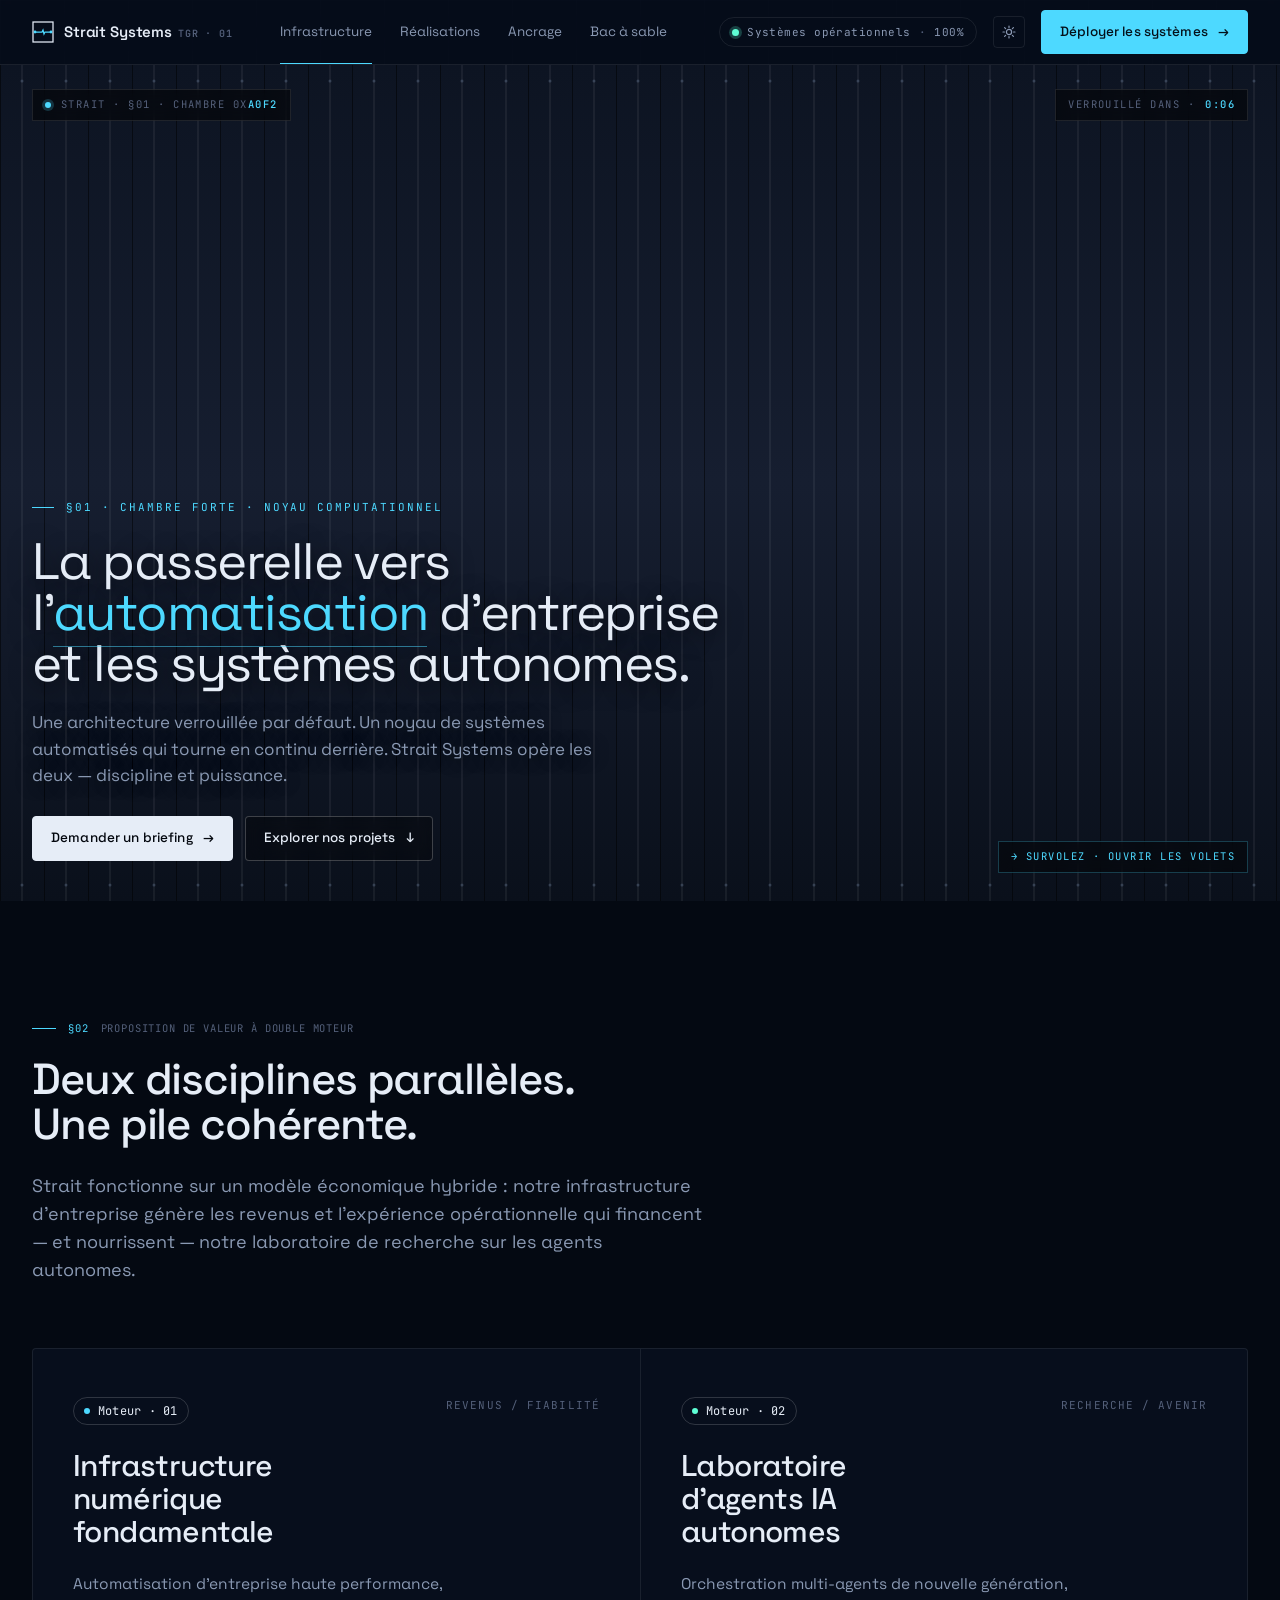
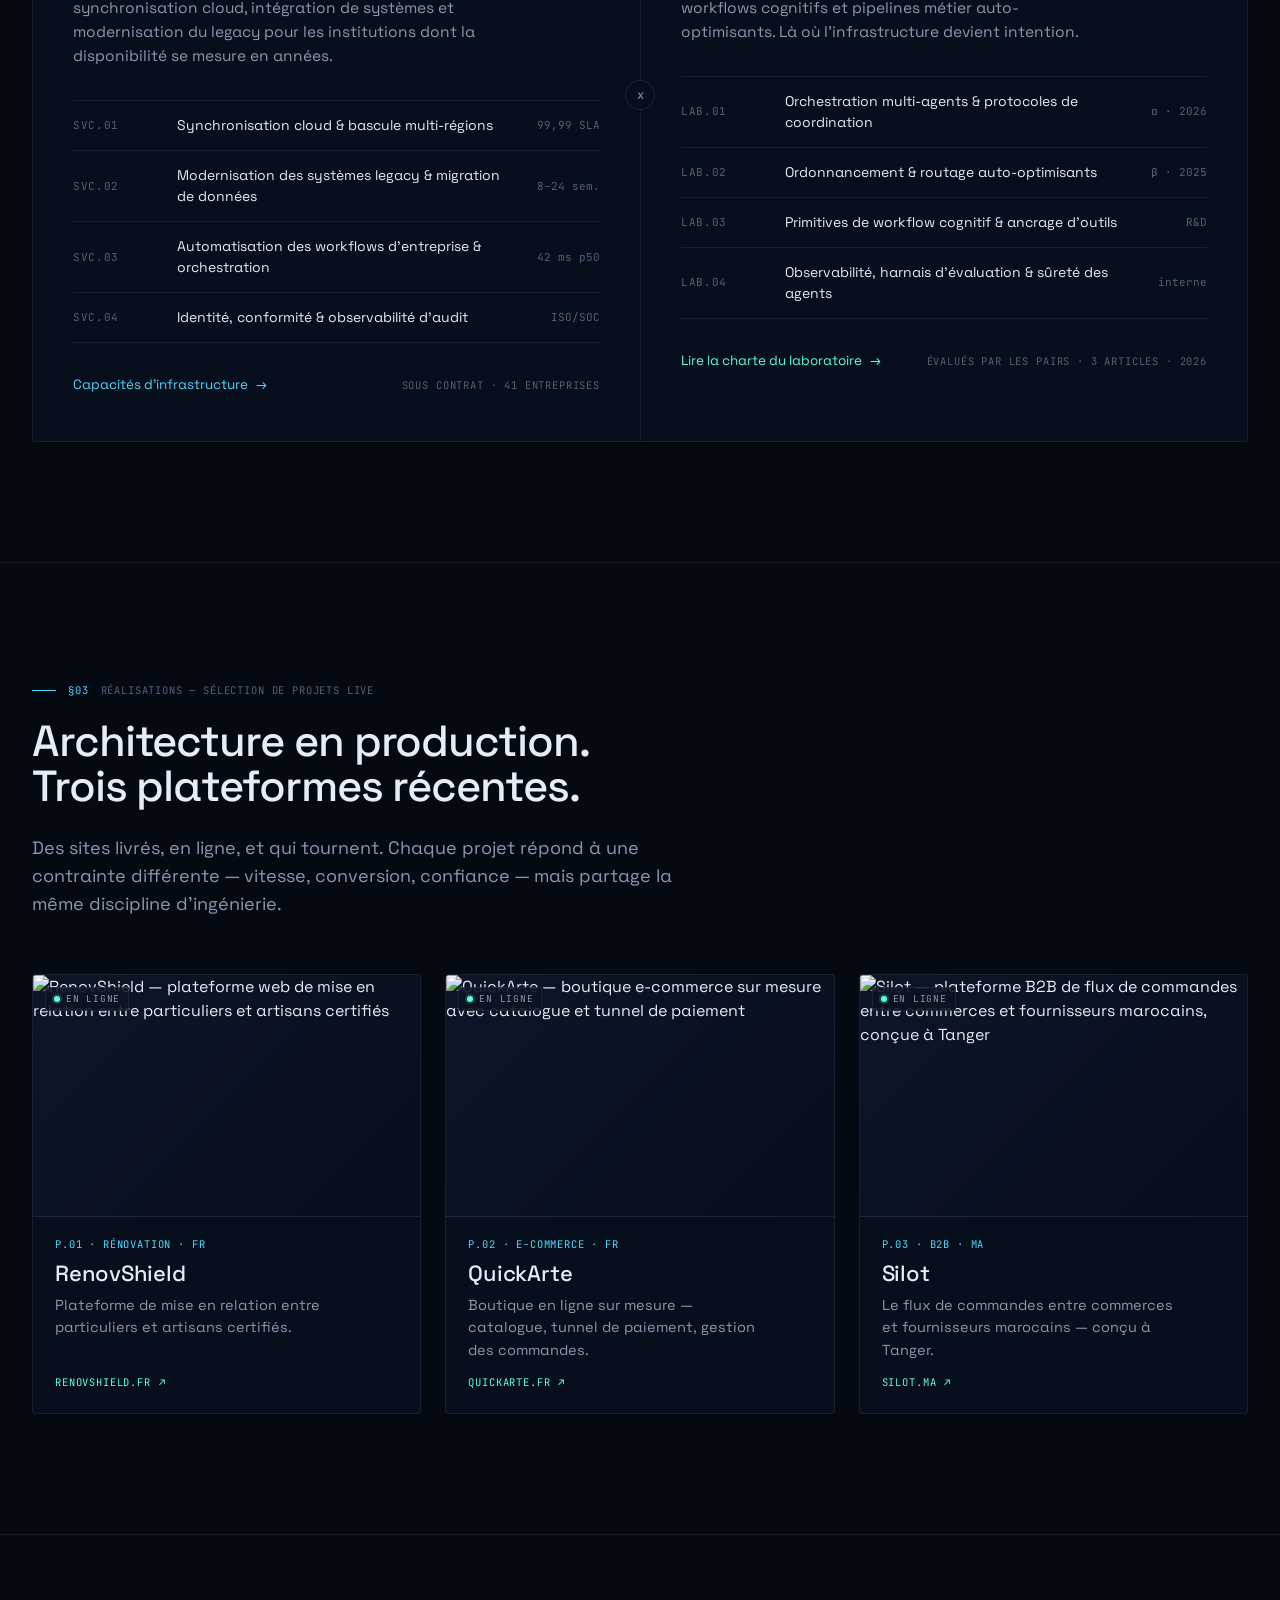
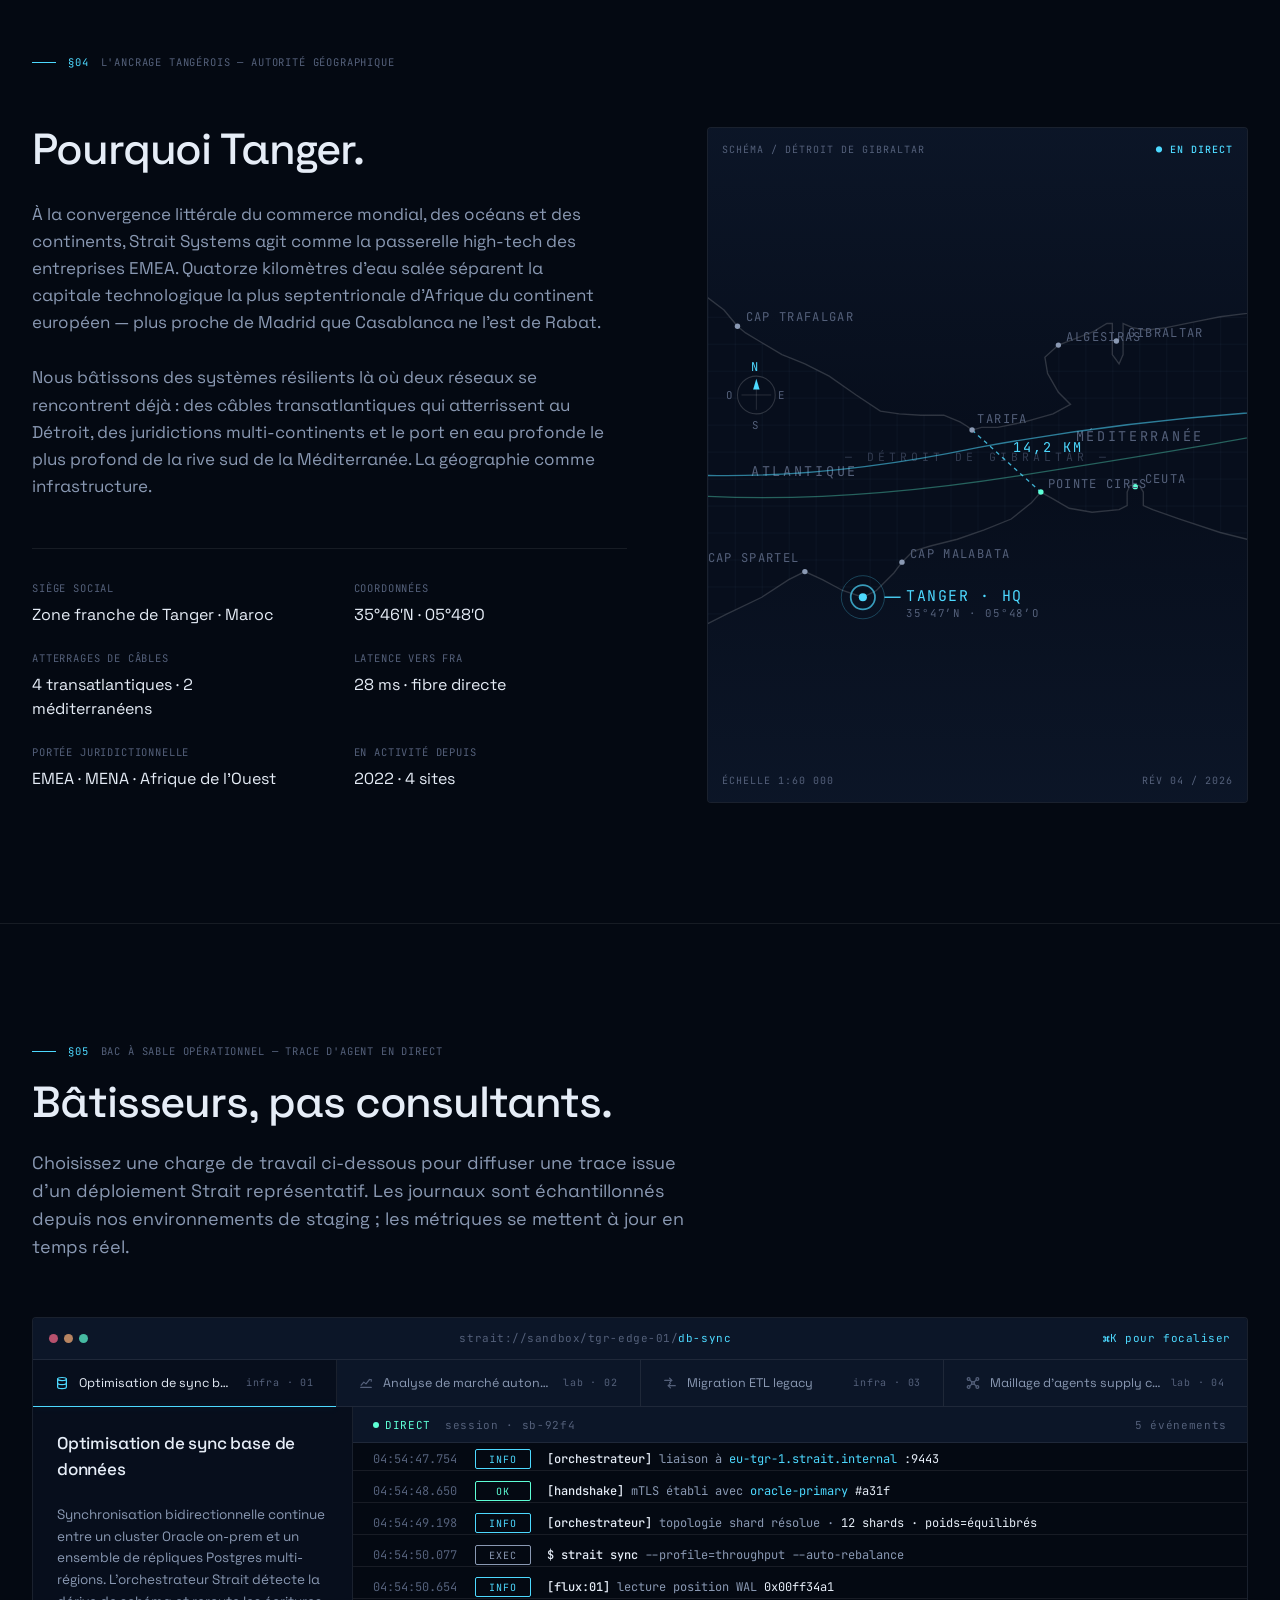
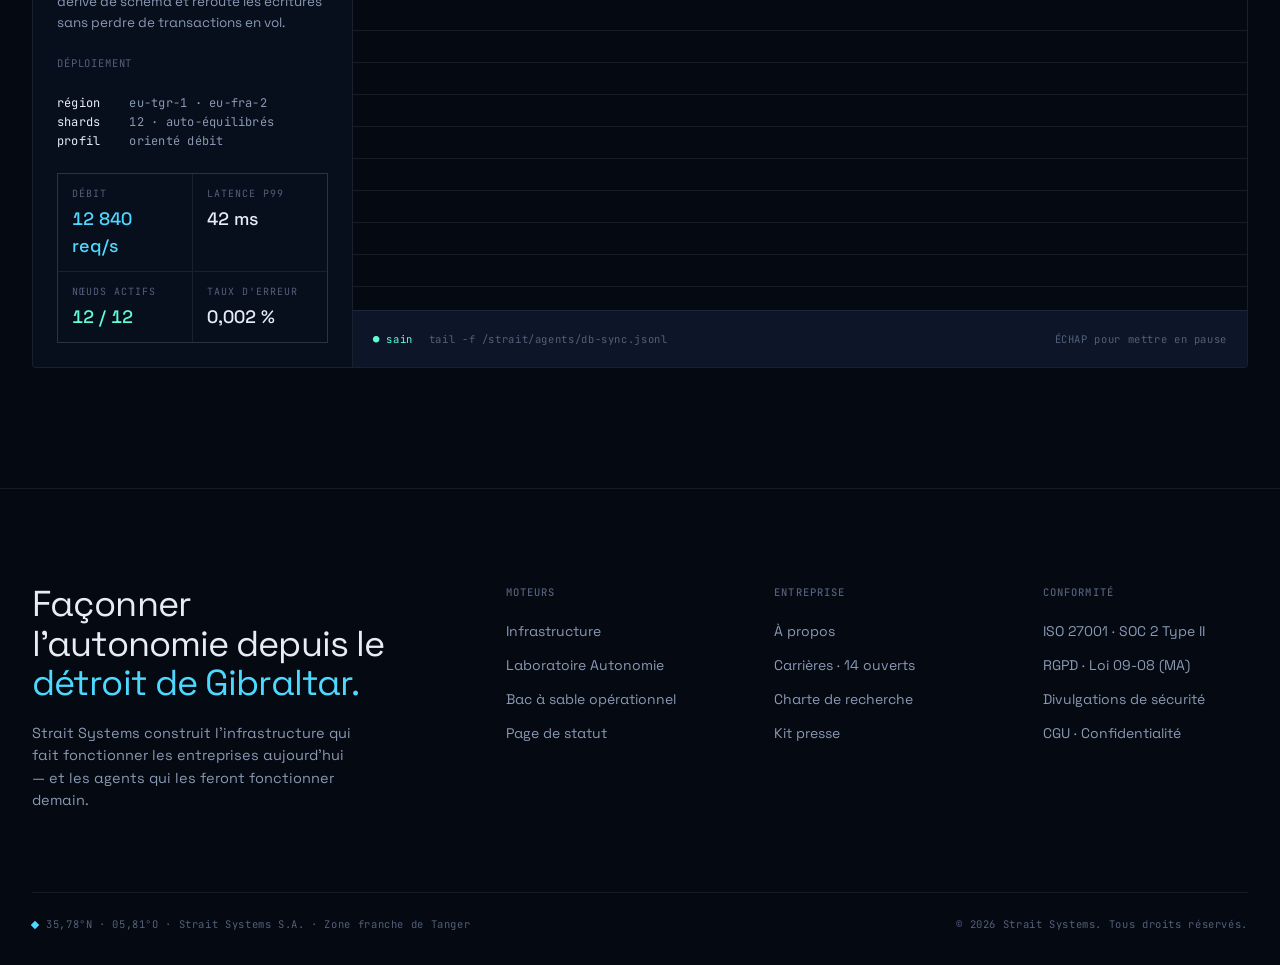
==== index.html @ 1b204489 "SEO fine-tune: fix JSON-LD facts, restore noyau metaphor in hero - Drop unverifiable foundingDate fr" ====
<!DOCTYPE html>
<html lang="fr" data-theme="dark">
<head>
  <meta charset="UTF-8" />
  <meta name="viewport" content="width=device-width, initial-scale=1, viewport-fit=cover" />

  <!-- ── SEO · primary ── -->
  <title>Automatisation d'entreprise & agents IA | Strait Systems</title>
  <meta name="description" content="Strait Systems conçoit l'automatisation des workflows d'entreprise et déploie des agents IA autonomes depuis la Zone Franche de Tanger, au Maroc, pour l'EMEA." />
  <link rel="canonical" href="https://straitsystems.com/" />
  <meta name="robots" content="index, follow" />

  <!-- ── Open Graph ── -->
  <meta property="og:type" content="website" />
  <meta property="og:url" content="https://straitsystems.com/" />
  <meta property="og:title" content="Automatisation d'entreprise & agents IA | Strait Systems" />
  <meta property="og:description" content="Automatisation des workflows d'entreprise et agents IA autonomes, conçus à Tanger, au Maroc, pour l'EMEA." />
  <meta property="og:site_name" content="Strait Systems" />
  <meta property="og:locale" content="fr_FR" />
  <meta property="og:image" content="https://straitsystems.com/og-image.png" />
  <meta property="og:image:width" content="1200" />
  <meta property="og:image:height" content="630" />
  <meta property="og:image:alt" content="Strait Systems — automatisation d'entreprise et agents IA autonomes, Tanger" />

  <!-- ── Twitter ── -->
  <meta name="twitter:card" content="summary_large_image" />
  <meta name="twitter:url" content="https://straitsystems.com/" />
  <meta name="twitter:title" content="Automatisation d'entreprise & agents IA | Strait Systems" />
  <meta name="twitter:description" content="Automatisation des workflows d'entreprise et agents IA autonomes, conçus à Tanger, au Maroc, pour l'EMEA." />
  <meta name="twitter:image" content="https://straitsystems.com/og-image.png" />
  <meta name="twitter:image:alt" content="Strait Systems — automatisation d'entreprise et agents IA autonomes, Tanger" />

  <link rel="preconnect" href="https://fonts.googleapis.com" />
  <link rel="preconnect" href="https://fonts.gstatic.com" crossorigin />
  <link href="https://fonts.googleapis.com/css2?family=Space+Grotesk:wght@400;500;600&family=JetBrains+Mono:wght@400;500&display=swap" rel="stylesheet" />
  <link rel="icon" type="image/svg+xml" href="/favicon.svg" />
  <link rel="shortcut icon" href="/favicon.svg" />
  <link rel="stylesheet" href="styles.css" />

  <!-- ── Structured data ── -->
  <script type="application/ld+json">
  {
    "@context": "https://schema.org",
    "@graph": [
      {
        "@type": "ProfessionalService",
        "@id": "https://straitsystems.com/#organization",
        "name": "Strait Systems",
        "url": "https://straitsystems.com/",
        "logo": "https://straitsystems.com/favicon.svg",
        "image": "https://straitsystems.com/og-image.png",
        "description": "Strait Systems conçoit l'automatisation des workflows d'entreprise et déploie des agents IA autonomes depuis la Zone Franche de Tanger, au Maroc.",
        "address": {
          "@type": "PostalAddress",
          "streetAddress": "Zone Franche de Tanger",
          "addressLocality": "Tanger",
          "addressCountry": "MA"
        },
        "geo": {
          "@type": "GeoCoordinates",
          "latitude": 35.72,
          "longitude": -5.90
        },
        "areaServed": ["MA", "EMEA", "MENA"]
      },
      {
        "@type": "WebSite",
        "@id": "https://straitsystems.com/#website",
        "name": "Strait Systems",
        "url": "https://straitsystems.com/",
        "publisher": { "@id": "https://straitsystems.com/#organization" }
      }
    ]
  }
  </script>
</head>
<body>
  <div class="backdrop-grid"></div>

  <div class="page">

    <!-- ═══════════════════════════════ NAV ═══════════════════════════════ -->
    <nav class="nav">
      <div class="container nav-inner">
        <a href="#" class="brand">
          <span class="brand-mark">
            <svg viewBox="0 0 22 22" fill="none" xmlns="http://www.w3.org/2000/svg" aria-hidden="true">
              <rect x="1" y="1" width="20" height="20" stroke="currentColor" stroke-width="1.25" />
              <path d="M3 11 H10 L11 9 L12 13 L13 11 H19" stroke="var(--accent)" stroke-width="1.25" fill="none" />
              <circle cx="3" cy="11" r="1.4" fill="var(--accent)" />
              <circle cx="19" cy="11" r="1.4" fill="var(--accent)" />
            </svg>
          </span>
          <span class="brand-name">
            Strait Systems
            <small>TGR · 01</small>
          </span>
        </a>

        <div class="nav-links">
          <a href="#infrastructure" class="nav-link active">Infrastructure</a>
          <a href="#projets" class="nav-link">Réalisations</a>
          <a href="#ancrage" class="nav-link">Ancrage</a>
          <a href="#sandbox" class="nav-link">Bac à sable</a>
        </div>

        <div class="nav-right">
          <span class="status-pill" title="État des systèmes">
            <span class="status-dot"></span>
            Systèmes opérationnels <span style="color:var(--fg-faint)">·</span> 100%
          </span>
          <button class="theme-toggle" id="themeToggle" aria-label="Basculer le thème">
            <svg class="sun" width="14" height="14" viewBox="0 0 14 14" fill="none">
              <circle cx="7" cy="7" r="2.6" stroke="currentColor" stroke-width="1.2" />
              <path d="M7 1v1.4M7 11.6V13M1 7h1.4M11.6 7H13M2.6 2.6l1 1M10.4 10.4l1 1M2.6 11.4l1-1M10.4 3.6l1-1" stroke="currentColor" stroke-width="1.2" stroke-linecap="round" />
            </svg>
            <svg class="moon" width="14" height="14" viewBox="0 0 14 14" fill="none">
              <path d="M11.5 8.4A4.7 4.7 0 0 1 5.6 2.5a4.8 4.8 0 1 0 5.9 5.9z" stroke="currentColor" stroke-width="1.2" fill="none" stroke-linejoin="round" />
            </svg>
          </button>
          <button class="btn btn-accent" data-channel-open="deploy">
            Déployer les systèmes
            <span class="arrow">→</span>
          </button>
        </div>
      </div>
    </nav>

    <!-- ═══════════════════════════════ HERO · E4 VOLETS BLINDÉS ═══════════════════════════════ -->
    <section class="hero-e4" id="hero">
      <canvas id="under"></canvas>
      <canvas id="veil"></canvas>

      <div class="hud hud-tl">
        <span class="dot"></span>
        <span>STRAIT · §01 · CHAMBRE 0x<b id="layerId">A0F2</b></span>
      </div>
      <div class="hud hud-tr">
        <span>VERROUILLÉ DANS ·</span>
        <b id="resetTimer">0:09</b>
      </div>
      <div class="hud hud-br">→ SURVOLEZ · OUVRIR LES VOLETS</div>

      <div class="hero-e4-text">
        <div class="hero-e4-inner">
          <div class="hero-e4-kicker">§01 · Chambre forte · noyau computationnel</div>
          <h1 class="hero-e4-title">
            La passerelle vers<br/>
            l'<em>automatisation</em> d'entreprise<br/>
            et les systèmes autonomes.
          </h1>
          <p class="hero-e4-sub">
            Une architecture verrouillée par défaut. Un noyau de systèmes
            automatisés qui tourne en continu derrière. Strait Systems opère
            les deux — discipline et puissance.
          </p>
          <div class="hero-e4-actions">
            <button class="btn btn-primary" data-channel-open="briefing">
              Demander un briefing
              <span class="arrow">→</span>
            </button>
            <a class="btn btn-ghost" href="#projets">
              Explorer nos projets
              <span class="arrow">↓</span>
            </a>
          </div>
        </div>
      </div>
    </section>

    <!-- ═══════════════════════════════ DUAL ENGINE ═══════════════════════════════ -->
    <section class="section" id="infrastructure">
      <div class="container">
        <div class="section-eyebrow mono-xs">
          <span class="index">§02</span>
          <span>Proposition de valeur à double moteur</span>
        </div>
        <h2 class="section-title">
          Deux disciplines parallèles.<br/>Une pile cohérente.
        </h2>
        <p class="section-lede">
          Strait fonctionne sur un modèle économique hybride : notre infrastructure
          d'entreprise génère les revenus et l'expérience opérationnelle qui financent
          — et nourrissent — notre laboratoire de recherche sur les agents autonomes.
        </p>

        <div class="dual">
          <!-- ── Engine 01 ── -->
          <article class="engine infra">
            <header class="engine-head">
              <span class="engine-tag mono">
                <span class="dot"></span>
                Moteur · 01
              </span>
              <span class="engine-num">REVENUS / FIABILITÉ</span>
            </header>
            <h3>Infrastructure<br/>numérique fondamentale</h3>
            <p class="engine-desc">
              Automatisation d'entreprise haute performance, synchronisation cloud,
              intégration de systèmes et modernisation du legacy pour les institutions
              dont la disponibilité se mesure en années.
            </p>

            <ul class="engine-list">
              <li>
                <span class="code">SVC.01</span>
                <span>Synchronisation cloud &amp; bascule multi-régions</span>
                <span class="meta">99,99 SLA</span>
              </li>
              <li>
                <span class="code">SVC.02</span>
                <span>Modernisation des systèmes legacy &amp; migration de données</span>
                <span class="meta">8–24 sem.</span>
              </li>
              <li>
                <span class="code">SVC.03</span>
                <span>Automatisation des workflows d'entreprise &amp; orchestration</span>
                <span class="meta">42 ms p50</span>
              </li>
              <li>
                <span class="code">SVC.04</span>
                <span>Identité, conformité &amp; observabilité d'audit</span>
                <span class="meta">ISO/SOC</span>
              </li>
            </ul>

            <footer class="engine-foot">
              <a href="#" class="engine-link">Capacités d'infrastructure <span>→</span></a>
              <span class="mono-xs">sous contrat · 41 entreprises</span>
            </footer>
          </article>

          <!-- ── Engine 02 ── -->
          <article class="engine research" id="autonomy">
            <header class="engine-head">
              <span class="engine-tag mono">
                <span class="dot"></span>
                Moteur · 02
              </span>
              <span class="engine-num">RECHERCHE / AVENIR</span>
            </header>
            <h3>Laboratoire<br/>d'agents IA autonomes</h3>
            <p class="engine-desc">
              Orchestration multi-agents de nouvelle génération, workflows cognitifs
              et pipelines métier auto-optimisants. Là où l'infrastructure devient
              intention.
            </p>

            <ul class="engine-list">
              <li>
                <span class="code">LAB.01</span>
                <span>Orchestration multi-agents &amp; protocoles de coordination</span>
                <span class="meta">α · 2026</span>
              </li>
              <li>
                <span class="code">LAB.02</span>
                <span>Ordonnancement &amp; routage auto-optimisants</span>
                <span class="meta">β · 2025</span>
              </li>
              <li>
                <span class="code">LAB.03</span>
                <span>Primitives de workflow cognitif &amp; ancrage d'outils</span>
                <span class="meta">R&amp;D</span>
              </li>
              <li>
                <span class="code">LAB.04</span>
                <span>Observabilité, harnais d'évaluation &amp; sûreté des agents</span>
                <span class="meta">interne</span>
              </li>
            </ul>

            <footer class="engine-foot">
              <a href="#" class="engine-link">Lire la charte du laboratoire <span>→</span></a>
              <span class="mono-xs">évalués par les pairs · 3 articles · 2026</span>
            </footer>
          </article>
        </div>
      </div>
    </section>

    <!-- ═══════════════════════════════ RÉALISATIONS ═══════════════════════════════ -->
    <section class="section" id="projets">
      <div class="container">
        <div class="section-eyebrow mono-xs">
          <span class="index">§03</span>
          <span>Réalisations — sélection de projets live</span>
        </div>
        <h2 class="section-title">
          Architecture en production.<br/>Trois plateformes récentes.
        </h2>
        <p class="section-lede">
          Des sites livrés, en ligne, et qui tournent. Chaque projet répond
          à une contrainte différente — vitesse, conversion, confiance —
          mais partage la même discipline d'ingénierie.
        </p>

        <div class="projects">
          <a class="project" href="https://renovshield.fr" target="_blank" rel="noopener noreferrer">
            <div class="project-shot">
              <img
                src="https://image.thum.io/get/viewportWidth/1440/width/1280/crop/800/wait/4/noanimate/https://renovshield.fr"
                alt="RenovShield — plateforme web de mise en relation entre particuliers et artisans certifiés"
                loading="lazy" />
              <span class="project-shot-tag mono-xs"><i></i>en ligne</span>
            </div>
            <div class="project-meta">
              <span class="project-tag mono-xs">P.01 · rénovation · FR</span>
              <h3>RenovShield</h3>
              <p>Plateforme de mise en relation entre particuliers et artisans certifiés.</p>
              <div class="project-link mono-xs">
                renovshield.fr <span class="arrow">↗</span>
              </div>
            </div>
          </a>

          <a class="project" href="https://quickarte.fr" target="_blank" rel="noopener noreferrer">
            <div class="project-shot">
              <img
                src="https://image.thum.io/get/viewportWidth/1440/width/1280/crop/800/wait/4/noanimate/https://quickarte.fr"
                alt="QuickArte — boutique e-commerce sur mesure avec catalogue et tunnel de paiement"
                loading="lazy" />
              <span class="project-shot-tag mono-xs"><i></i>en ligne</span>
            </div>
            <div class="project-meta">
              <span class="project-tag mono-xs">P.02 · e-commerce · FR</span>
              <h3>QuickArte</h3>
              <p>Boutique en ligne sur mesure — catalogue, tunnel de paiement, gestion des commandes.</p>
              <div class="project-link mono-xs">
                quickarte.fr <span class="arrow">↗</span>
              </div>
            </div>
          </a>

          <a class="project" href="https://silot.ma" target="_blank" rel="noopener noreferrer">
            <div class="project-shot">
              <img
                src="https://image.thum.io/get/viewportWidth/1440/width/1280/crop/800/wait/4/noanimate/https://silot.ma"
                alt="Silot — plateforme B2B de flux de commandes entre commerces et fournisseurs marocains, conçue à Tanger"
                loading="lazy" />
              <span class="project-shot-tag mono-xs"><i></i>en ligne</span>
            </div>
            <div class="project-meta">
              <span class="project-tag mono-xs">P.03 · B2B · MA</span>
              <h3>Silot</h3>
              <p>Le flux de commandes entre commerces et fournisseurs marocains — conçu à Tanger.</p>
              <div class="project-link mono-xs">
                silot.ma <span class="arrow">↗</span>
              </div>
            </div>
          </a>
        </div>
      </div>
    </section>

    <!-- ═══════════════════════════════ TANGIER ANCHOR ═══════════════════════════════ -->
    <section class="section" id="ancrage">
      <div class="container">
        <div class="section-eyebrow mono-xs">
          <span class="index">§04</span>
          <span>L'ancrage tangérois — autorité géographique</span>
        </div>

        <div class="anchor">
          <div class="anchor-text">
            <h2>Pourquoi Tanger.</h2>
            <p>
              À la convergence littérale du commerce mondial, des océans et des
              continents, Strait Systems agit comme la passerelle high-tech des
              entreprises EMEA. Quatorze kilomètres d'eau salée séparent la capitale
              technologique la plus septentrionale d'Afrique du continent européen —
              plus proche de Madrid que Casablanca ne l'est de Rabat.
            </p>
            <p>
              Nous bâtissons des systèmes résilients là où deux réseaux se rencontrent
              déjà : des câbles transatlantiques qui atterrissent au Détroit, des
              juridictions multi-continents et le port en eau profonde le plus profond
              de la rive sud de la Méditerranée. La géographie comme infrastructure.
            </p>

            <dl class="coord-grid">
              <div class="coord-item">
                <dt>Siège social</dt>
                <dd>Zone franche de Tanger · Maroc</dd>
              </div>
              <div class="coord-item">
                <dt>Coordonnées</dt>
                <dd>35°46′N · 05°48′O</dd>
              </div>
              <div class="coord-item">
                <dt>Atterrages de câbles</dt>
                <dd>4 transatlantiques · 2 méditerranéens</dd>
              </div>
              <div class="coord-item">
                <dt>Latence vers FRA</dt>
                <dd>28 ms · fibre directe</dd>
              </div>
              <div class="coord-item">
                <dt>Portée juridictionnelle</dt>
                <dd>EMEA · MENA · Afrique de l'Ouest</dd>
              </div>
              <div class="coord-item">
                <dt>En activité depuis</dt>
                <dd>2022 · 4 sites</dd>
              </div>
            </dl>
          </div>

          <!-- ── strait schematic ── -->
          <div class="strait-card">
            <svg viewBox="0 0 400 500" preserveAspectRatio="xMidYMid slice" xmlns="http://www.w3.org/2000/svg">
              <!--
                Détroit de Gibraltar — schéma géographique
                Projection : équirectangulaire centrée sur 35,95°N · 05,60°O
                Échelle uniforme ≈ 4,44 px/km (1° lng ≈ 399 px à 36°N · 1° lat ≈ 493 px)
              -->
              <defs>
                <pattern id="waterGrid" width="20" height="20" patternUnits="userSpaceOnUse">
                  <path d="M 20 0 L 0 0 0 20" fill="none" stroke="var(--grid-line-strong)" stroke-width="0.5" />
                </pattern>
                <linearGradient id="strContinents" x1="0" y1="0" x2="0" y2="1">
                  <stop offset="0%" stop-color="var(--bg-2)" />
                  <stop offset="100%" stop-color="var(--bg-1)" />
                </linearGradient>
                <linearGradient id="strContinentsB" x1="0" y1="1" x2="0" y2="0">
                  <stop offset="0%" stop-color="var(--bg-2)" />
                  <stop offset="100%" stop-color="var(--bg-1)" />
                </linearGradient>
              </defs>

              <rect width="400" height="500" fill="url(#waterGrid)" />

              <!--
                ESPAGNE — côte de Cadix à Estépona, vue par le sud :
                Cap Trafalgar (horn SW) · baie de Barbate · Cap de Plata
                · baie de Bolonia · Punta Paloma · péninsule de Tarifa (point le plus
                au sud de l'Europe continentale) · Punta del Carnero · baie d'Algésiras
                · Algésiras (au fond de la baie) · péninsule de Gibraltar (Rocher
                + Punta Europa) · La Línea · Punta del Carbonero
              -->
              <path d="M -20,-20 L 420,-20 L 420,135 L 380,140 L 360,144 L 340,148 L 325,150 L 315,148 L 308,145 L 308,168 L 305,175 L 300,168 L 300,145 L 296,145 L 286,151 L 273,156 L 260,161 L 250,170 L 252,182 L 260,196 L 269,205 L 256,212 L 235,218 L 215,222 L 203,222 L 196,224 L 192,221 L 187,218 L 175,213 L 158,213 L 142,212 L 128,210 L 110,198 L 90,184 L 72,175 L 55,168 L 38,158 L 28,152 L 22,147 L 12,135 L -5,122 L -20,115 Z"
                    fill="url(#strContinents)" stroke="var(--line-strong)" stroke-width="1" />

              <!--
                MAROC — côte de l'Atlantique à Ceuta, vue par le nord :
                Cap Spartel (NW africain) · baie de Tanger (Tanger sur la rive
                ouest) · Cap Malabata · côte ENE · Ksar es Seghir · Pointe Cires
                (rive sud du goulet) · Belyounech · péninsule d'Almina avec Ceuta
                (enclave espagnole · Mont Hacho)
              -->
              <path d="M -20,520 L 420,520 L 420,310 L 380,300 L 350,290 L 330,283 L 323,280 L 323,270 L 320,265 L 313,265 L 311,270 L 311,280 L 305,283 L 285,285 L 268,282 L 256,275 L 247,270 L 240,278 L 225,290 L 205,298 L 185,305 L 165,310 L 152,314 L 144,322 L 138,330 L 125,343 L 115,348 L 100,343 L 85,335 L 72,329 L 60,335 L 40,348 L 15,360 L -5,370 L -20,378 Z"
                    fill="url(#strContinentsB)" stroke="var(--line-strong)" stroke-width="1" />

              <!-- Étiquettes des eaux -->
              <text x="32" y="258" font-family="JetBrains Mono" font-size="10" fill="var(--fg-faint)" letter-spacing="2">ATLANTIQUE</text>
              <text x="368" y="232" font-family="JetBrains Mono" font-size="10" fill="var(--fg-faint)" letter-spacing="2" text-anchor="end">MÉDITERRANÉE</text>
              <text x="200" y="247" font-family="JetBrains Mono" font-size="8.5" fill="var(--fg-faint)" letter-spacing="3" text-anchor="middle" opacity="0.55">— DÉTROIT DE GIBRALTAR —</text>

              <!-- Câbles sous-marins (atterrages TGR) -->
              <path d="M-20,257 Q 80,262 200,237 Q 310,217 420,210" fill="none" stroke="var(--accent)" stroke-width="1" opacity="0.55" />
              <path d="M-20,272 Q 90,280 230,258 T 420,226" fill="none" stroke="var(--accent-2)" stroke-width="0.8" opacity="0.35" />

              <!-- Goulet le plus étroit : Punta de Tarifa ↔ Pointe Cires (14,2 km) -->
              <line x1="196" y1="224" x2="247" y2="270" stroke="var(--accent)" stroke-width="1" stroke-dasharray="3 3" opacity="0.8" />
              <text x="226" y="240" font-family="JetBrains Mono" font-size="10" fill="var(--accent)" letter-spacing="1.5">14,2 KM</text>

              <!-- Repères côtiers secondaires -->
              <g font-family="JetBrains Mono" letter-spacing="1" font-size="9" fill="var(--fg-faint)">
                <!-- Cap Trafalgar -->
                <circle cx="22" cy="147" r="2" fill="var(--fg-dim)" />
                <text x="28" y="143">CAP TRAFALGAR</text>

                <!-- Tarifa -->
                <circle cx="196" cy="224" r="2" fill="var(--fg-dim)" />
                <text x="200" y="219">TARIFA</text>

                <!-- Algésiras -->
                <circle cx="260" cy="161" r="2" fill="var(--fg-dim)" />
                <text x="266" y="158">ALGÉSIRAS</text>

                <!-- Gibraltar (le Rocher) -->
                <circle cx="303" cy="158" r="2" fill="var(--fg-dim)" />
                <text x="312" y="155">GIBRALTAR</text>

                <!-- Ceuta (enclave espagnole) -->
                <circle cx="317" cy="266" r="2" fill="var(--accent-2)" />
                <text x="324" y="263">CEUTA</text>

                <!-- Cap Spartel -->
                <circle cx="72" cy="329" r="2" fill="var(--fg-dim)" />
                <text x="68" y="322" text-anchor="end">CAP SPARTEL</text>

                <!-- Cap Malabata -->
                <circle cx="144" cy="322" r="2" fill="var(--fg-dim)" />
                <text x="150" y="319">CAP MALABATA</text>

                <!-- Pointe Cires -->
                <circle cx="247" cy="270" r="2" fill="var(--accent-2)" />
                <text x="252" y="267">POINTE CIRES</text>
              </g>

              <!-- TANGER · HQ — marqueur principal, baie de Tanger (étiquette à droite, vers les terres) -->
              <g transform="translate(115 348)">
                <circle r="16" fill="none" stroke="var(--accent)" stroke-width="0.6" opacity="0.32" />
                <circle r="9" fill="none" stroke="var(--accent)" stroke-width="1.3" opacity="0.7" />
                <circle r="3" fill="var(--accent)" />
                <line x1="16" y1="0" x2="28" y2="0" stroke="var(--accent)" stroke-width="1" />
                <text x="32" y="3" font-family="JetBrains Mono" font-size="11" fill="var(--accent)" letter-spacing="1.2">TANGER · HQ</text>
                <text x="32" y="15" font-family="JetBrains Mono" font-size="8" fill="var(--fg-faint)" letter-spacing="1.4">35°47′N · 05°48′O</text>
              </g>

              <!-- Rose des vents -->
              <g transform="translate(36 198)" font-family="JetBrains Mono">
                <circle r="14" fill="var(--bg-1)" stroke="var(--line-strong)" stroke-width="0.8" />
                <line x1="0" y1="-11" x2="0" y2="11" stroke="var(--line-strong)" stroke-width="0.6" />
                <line x1="-11" y1="0" x2="11" y2="0" stroke="var(--line-strong)" stroke-width="0.6" />
                <polygon points="0,-12 -2.4,-4 2.4,-4" fill="var(--accent)" />
                <text x="0" y="-18" font-size="9" fill="var(--accent)" text-anchor="middle" letter-spacing="2">N</text>
                <text x="0" y="25" font-size="8" fill="var(--fg-faint)" text-anchor="middle" letter-spacing="2">S</text>
                <text x="-19" y="3" font-size="8" fill="var(--fg-faint)" text-anchor="middle" letter-spacing="2">O</text>
                <text x="19" y="3" font-size="8" fill="var(--fg-faint)" text-anchor="middle" letter-spacing="2">E</text>
              </g>
            </svg>

            <div class="strait-stamp">
              <div class="row">
                <span>schéma / détroit de gibraltar</span>
                <strong>● en direct</strong>
              </div>
              <div class="row">
                <span>échelle 1:60 000</span>
                <span>rév 04 / 2026</span>
              </div>
            </div>
          </div>
        </div>
      </div>
    </section>

    <!-- ═══════════════════════════════ SANDBOX ═══════════════════════════════ -->
    <section class="section" id="sandbox">
      <div class="container">
        <div class="section-eyebrow mono-xs">
          <span class="index">§05</span>
          <span>Bac à sable opérationnel — trace d'agent en direct</span>
        </div>
        <h2 class="section-title">
          Bâtisseurs, pas consultants.
        </h2>
        <p class="section-lede">
          Choisissez une charge de travail ci-dessous pour diffuser une trace
          issue d'un déploiement Strait représentatif. Les journaux sont
          échantillonnés depuis nos environnements de staging ; les métriques
          se mettent à jour en temps réel.
        </p>

        <div class="sandbox">
          <header class="sandbox-chrome">
            <div class="dots"><i></i><i></i><i></i></div>
            <div class="path">strait://sandbox/tgr-edge-01/<span class="meta" id="pathSlug">db-sync</span></div>
            <div class="meta">⌘K pour focaliser</div>
          </header>

          <nav class="sandbox-tabs" id="sandboxTabs">
            <button class="sandbox-tab active" data-tab="db-sync">
              <svg class="tab-icon" viewBox="0 0 16 16" fill="none" stroke="currentColor" stroke-width="1.4" stroke-linecap="round" stroke-linejoin="round" aria-hidden="true">
                <ellipse cx="8" cy="3.5" rx="5" ry="1.8"/>
                <path d="M3 3.5v9c0 1 2.24 1.8 5 1.8s5-.8 5-1.8v-9"/>
                <path d="M3 8c0 1 2.24 1.8 5 1.8s5-.8 5-1.8"/>
              </svg>
              <span>Optimisation de sync base de données</span>
              <span class="tag">infra · 01</span>
            </button>
            <button class="sandbox-tab" data-tab="market-agent">
              <svg class="tab-icon" viewBox="0 0 16 16" fill="none" stroke="currentColor" stroke-width="1.4" stroke-linecap="round" stroke-linejoin="round" aria-hidden="true">
                <path d="M2 13h12"/>
                <path d="M2.5 10.5l3-3.5 2.5 2 4-5"/>
                <path d="M12 4h2v2"/>
              </svg>
              <span>Analyse de marché autonome</span>
              <span class="tag">lab · 02</span>
            </button>
            <button class="sandbox-tab" data-tab="legacy-migration">
              <svg class="tab-icon" viewBox="0 0 16 16" fill="none" stroke="currentColor" stroke-width="1.4" stroke-linecap="round" stroke-linejoin="round" aria-hidden="true">
                <path d="M2 5h8"/>
                <path d="M7.5 2.5L10 5l-2.5 2.5"/>
                <path d="M14 11H6"/>
                <path d="M8.5 13.5L6 11l2.5-2.5"/>
              </svg>
              <span>Migration ETL legacy</span>
              <span class="tag">infra · 03</span>
            </button>
            <button class="sandbox-tab" data-tab="supply-chain">
              <svg class="tab-icon" viewBox="0 0 16 16" fill="none" stroke="currentColor" stroke-width="1.4" stroke-linecap="round" stroke-linejoin="round" aria-hidden="true">
                <circle cx="3" cy="3.5" r="1.6"/>
                <circle cx="13" cy="3.5" r="1.6"/>
                <circle cx="8" cy="8" r="1.6"/>
                <circle cx="3" cy="12.5" r="1.6"/>
                <circle cx="13" cy="12.5" r="1.6"/>
                <path d="M4.3 4.5l2.4 2.4M11.7 4.5l-2.4 2.4M4.3 11.5l2.4-2.4M11.7 11.5l-2.4-2.4"/>
              </svg>
              <span>Maillage d'agents supply chain</span>
              <span class="tag">lab · 04</span>
            </button>
          </nav>

          <div class="sandbox-body">
            <aside class="sandbox-aside">
              <h4 id="sbTitle">Optimisation de sync base de données</h4>
              <p id="sbDesc">
                Synchronisation bidirectionnelle continue entre un cluster
                Oracle on-prem et un ensemble de répliques Postgres
                multi-régions. L'orchestrateur Strait détecte la dérive
                de schéma et reroute les écritures sans perdre de
                transactions en vol.
              </p>

              <div class="mono-xs" style="color:var(--fg-faint)">déploiement</div>
              <div class="mono" style="color:var(--fg);line-height:1.6">
                <div>région&nbsp;&nbsp;&nbsp;&nbsp;<span style="color:var(--fg-dim)">eu-tgr-1 · eu-fra-2</span></div>
                <div>shards&nbsp;&nbsp;&nbsp;&nbsp;<span style="color:var(--fg-dim)">12 · auto-équilibrés</span></div>
                <div>profil&nbsp;&nbsp;&nbsp;&nbsp;<span style="color:var(--fg-dim)">orienté débit</span></div>
              </div>

              <div class="sandbox-metrics" id="sbMetrics">
                <div class="sandbox-metric">
                  <div class="k">Débit</div>
                  <div class="v accent" data-k="throughput">12 840 req/s</div>
                </div>
                <div class="sandbox-metric">
                  <div class="k">Latence p99</div>
                  <div class="v" data-k="latency">42 ms</div>
                </div>
                <div class="sandbox-metric">
                  <div class="k">Nœuds actifs</div>
                  <div class="v teal" data-k="nodes">12 / 12</div>
                </div>
                <div class="sandbox-metric">
                  <div class="k">Taux d'erreur</div>
                  <div class="v" data-k="errors">0,002 %</div>
                </div>
              </div>
            </aside>

            <div class="sandbox-console">
              <div class="sandbox-console-head">
                <span class="live"><i></i>DIRECT</span>
                <span>session · sb-<span id="sbSession">a7f0</span></span>
                <span class="spacer"></span>
                <span id="sbCount">0 événements</span>
              </div>
              <div class="log" id="log"></div>
              <footer class="sandbox-foot">
                <span class="ok">● sain</span>
                <span>tail -f /strait/agents/<span id="sbAgent">db-sync</span>.jsonl</span>
                <span style="flex:1"></span>
                <span>ÉCHAP pour mettre en pause</span>
              </footer>
            </div>
          </div>
        </div>
      </div>
    </section>

    <!-- ═══════════════════════════════ FOOTER ═══════════════════════════════ -->
    <footer class="footer">
      <div class="container">
        <div class="footer-grid">
          <div class="footer-brand">
            <h3>Façonner l'autonomie depuis le<br/><em>détroit de Gibraltar.</em></h3>
            <p>
              Strait Systems construit l'infrastructure qui fait fonctionner
              les entreprises aujourd'hui — et les agents qui les feront
              fonctionner demain.
            </p>
          </div>
          <div class="footer-col">
            <h5>Moteurs</h5>
            <ul>
              <li><a href="#infrastructure">Infrastructure</a></li>
              <li><a href="#autonomy">Laboratoire Autonomie</a></li>
              <li><a href="#sandbox">Bac à sable opérationnel</a></li>
              <li><a href="#">Page de statut</a></li>
            </ul>
          </div>
          <div class="footer-col">
            <h5>Entreprise</h5>
            <ul>
              <li><a href="#">À propos</a></li>
              <li><a href="#">Carrières · 14 ouverts</a></li>
              <li><a href="#">Charte de recherche</a></li>
              <li><a href="#">Kit presse</a></li>
            </ul>
          </div>
          <div class="footer-col">
            <h5>Conformité</h5>
            <ul>
              <li><a href="#">ISO 27001 · SOC 2 Type II</a></li>
              <li><a href="#">RGPD · Loi 09-08 (MA)</a></li>
              <li><a href="#">Divulgations de sécurité</a></li>
              <li><a href="#">CGU · Confidentialité</a></li>
            </ul>
          </div>
        </div>

        <div class="footer-legal">
          <span class="compass"><i></i> 35,78°N · 05,81°O · Strait Systems S.A. · Zone franche de Tanger</span>
          <span>© 2026 Strait Systems. Tous droits réservés.</span>
        </div>
      </div>
    </footer>
  </div>

  <!-- ═══════════════════════════════ CANAL D'ADMISSION ═══════════════════════════════ -->
  <div class="channel" id="channel" hidden>
    <div class="channel-scrim" data-channel-close></div>

    <div class="channel-panel" role="dialog" aria-modal="true" aria-labelledby="channelTitle">
      <header class="channel-chrome">
        <div class="dots"><i></i><i></i><i></i></div>
        <div class="path">strait://canal/tgr-hq/<span id="channelSlug">admission</span></div>
        <span class="channel-secure"><i></i> CHIFFRÉ</span>
        <button type="button" class="channel-close" data-channel-close aria-label="Fermer le canal">[ÉCHAP]</button>
      </header>

      <!-- ── STATE 1 · INTAKE ── -->
      <form class="channel-form" id="channelForm" novalidate>
        <div class="channel-intro">
          <div class="channel-eyebrow mono-xs">
            <span class="index">§06</span>
            <span id="channelKicker">Séquence de déploiement</span>
          </div>
          <h2 class="channel-title" id="channelTitle">Initier une séquence de déploiement.</h2>
          <p class="channel-sub" id="channelSub">
            Décrivez le périmètre. Strait route votre demande vers l'architecte
            concerné — réponse depuis Tanger.
          </p>
        </div>

        <fieldset class="channel-directive">
          <legend>Directive</legend>
          <div class="channel-chips">
            <label class="channel-chip">
              <input type="radio" name="directive" value="Moteur 01 · Infrastructure" checked />
              <span>Moteur 01 · Infrastructure</span>
            </label>
            <label class="channel-chip">
              <input type="radio" name="directive" value="Moteur 02 · Autonomie" />
              <span>Moteur 02 · Autonomie</span>
            </label>
          </div>
        </fieldset>

        <div class="channel-field">
          <label class="channel-label" for="ch-name">Identité</label>
          <input id="ch-name" name="name" type="text" required autocomplete="name"
                 placeholder="Nom · fonction" />
          <span class="channel-error" data-error-for="ch-name">Champ requis.</span>
        </div>

        <div class="channel-field">
          <label class="channel-label" for="ch-email">Canal de retour</label>
          <input id="ch-email" name="email" type="email" required autocomplete="email"
                 placeholder="adresse e-mail professionnelle" />
          <span class="channel-error" data-error-for="ch-email">Adresse e-mail invalide.</span>
        </div>

        <div class="channel-field">
          <label class="channel-label" for="ch-org">Entité</label>
          <input id="ch-org" name="organisation" type="text" required autocomplete="organization"
                 placeholder="organisation" />
          <span class="channel-error" data-error-for="ch-org">Champ requis.</span>
        </div>

        <div class="channel-field">
          <label class="channel-label" for="ch-scope">
            Périmètre <span class="channel-optional">— optionnel</span>
          </label>
          <textarea id="ch-scope" name="perimetre" rows="3"
                    placeholder="Systèmes en place, contrainte principale, échéance…"></textarea>
        </div>

        <!-- honeypot — off-screen, catches bots -->
        <label class="channel-botcheck" aria-hidden="true">
          Ne pas remplir ce champ
          <input type="checkbox" name="botcheck" tabindex="-1" autocomplete="off" />
        </label>

        <button type="submit" class="btn btn-accent channel-submit" id="channelSubmit">
          <span class="channel-submit-label">Initier le déploiement</span>
          <span class="arrow">→</span>
        </button>

        <p class="channel-fineprint mono-xs">
          Canal chiffré · transmis à TGR-HQ · aucune revente de données
        </p>
      </form>

      <!-- ── STATE 2 · TRACE ── -->
      <div class="channel-trace" id="channelTrace" hidden>
        <div class="channel-console">
          <div class="channel-console-head">
            <span class="live"><i></i> DIRECT</span>
            <span>session · cx-<span id="channelSession">a7f0</span></span>
            <span class="spacer"></span>
            <span id="channelStage">transmission…</span>
          </div>
          <div class="log" id="channelLog"></div>
        </div>
        <div class="channel-trace-actions" id="channelTraceActions" hidden>
          <button type="button" class="btn btn-accent" id="channelRetry">
            Réessayer <span class="arrow">→</span>
          </button>
          <a class="btn btn-ghost" id="channelMailto" href="#">
            Écrire directement <span class="arrow">↗</span>
          </a>
        </div>
      </div>

      <!-- ── STATE 3 · RECEIPT ── -->
      <div class="channel-receipt" id="channelReceipt" hidden>
        <div class="channel-receipt-mark" aria-hidden="true">
          <svg viewBox="0 0 24 24" fill="none" stroke="currentColor" stroke-width="1.6"
               stroke-linecap="round" stroke-linejoin="round">
            <path d="M5 12.5l4.5 4.5L19 6.5" />
          </svg>
        </div>
        <div class="channel-receipt-status mono-xs" id="channelReceiptStatus">Dossier verrouillé</div>
        <div class="channel-receipt-ref" id="channelRef">STRAIT-DPL-····</div>
        <p class="channel-receipt-msg" id="channelReceiptMsg">
          Votre demande est routée vers l'architecte concerné.
          Réponse depuis Tanger sous un jour ouvré.
        </p>
        <button type="button" class="btn btn-ghost" data-channel-close>Fermer le canal</button>
      </div>

      <p class="channel-live" id="channelLive" aria-live="polite"></p>
    </div>
  </div>

  <!-- ═══════════════════════════════ SCRIPTS ═══════════════════════════════ -->
  <script src="app.js"></script>
</body>
</html>
---- styles.css ----
/* ========================================================================
   Strait Systems — landing page
   Hyper-technical, oceanic, institutional.
   ======================================================================== */

:root {
  /* Spacing scale — tweakable via panel */
  --space-unit: 8px;
  --section-pad: 120px;
  --gutter: 32px;
  --maxw: 1440px;

  /* Type scale */
  --fs-display: clamp(48px, 6.6vw, 96px);
  --fs-h2: clamp(32px, 3.4vw, 52px);
  --fs-h3: 22px;
  --fs-body: 16px;
  --fs-mono: 12px;
  --fs-mono-sm: 10.5px;

  /* Radii — kept small, this is engineering UI */
  --r-sm: 2px;
  --r-md: 4px;

  /* Motion */
  --ease: cubic-bezier(0.22, 0.61, 0.36, 1);
}

/* ---------- THEMES ---------- */
:root,
[data-theme="dark"] {
  --bg-0: #040912;            /* page background */
  --bg-1: #070e1c;            /* elevated panels */
  --bg-2: #0c1628;            /* deeper surfaces */
  --bg-glass: rgba(7, 14, 28, 0.72);

  --line: rgba(255, 255, 255, 0.08);
  --line-strong: rgba(255, 255, 255, 0.16);
  --line-accent: rgba(77, 217, 255, 0.32);

  --fg: #e6edf7;
  --fg-dim: #8a99b3;
  --fg-faint: #54607a;

  --accent: #4dd9ff;          /* strait electric */
  --accent-2: #5effd6;        /* strait teal */
  --accent-warm: #ffb37a;     /* warning / log highlight */
  --accent-glow: rgba(77, 217, 255, 0.18);

  --status-ok: #5effd6;
  --status-warn: #ffb37a;
  --status-err: #ff6a8b;

  --grid-line: rgba(120, 160, 220, 0.06);
  --grid-line-strong: rgba(120, 160, 220, 0.12);

  color-scheme: dark;
}

[data-theme="light"] {
  --bg-0: #f4f6fa;
  --bg-1: #ffffff;
  --bg-2: #eaeef5;
  --bg-glass: rgba(255, 255, 255, 0.78);

  --line: rgba(7, 19, 38, 0.10);
  --line-strong: rgba(7, 19, 38, 0.22);
  --line-accent: rgba(0, 122, 178, 0.4);

  --fg: #0a1628;
  --fg-dim: #4a5a78;
  --fg-faint: #8a97b0;

  --accent: #007bb6;
  --accent-2: #00a98a;
  --accent-warm: #c4630a;
  --accent-glow: rgba(0, 123, 182, 0.14);

  --status-ok: #00a98a;
  --status-warn: #c4630a;
  --status-err: #c4365a;

  --grid-line: rgba(7, 19, 38, 0.05);
  --grid-line-strong: rgba(7, 19, 38, 0.10);

  color-scheme: light;
}

/* ---------- RESET / BASE ---------- */
* { box-sizing: border-box; margin: 0; padding: 0; }

html { scroll-behavior: smooth; }

body {
  background: var(--bg-0);
  color: var(--fg);
  font-family: "Space Grotesk", ui-sans-serif, system-ui, -apple-system, sans-serif;
  font-size: var(--fs-body);
  line-height: 1.5;
  -webkit-font-smoothing: antialiased;
  text-rendering: optimizeLegibility;
  font-feature-settings: "ss01", "ss02";
  overflow-x: hidden;
  transition: background-color 240ms var(--ease), color 240ms var(--ease);
}

.mono {
  font-family: "JetBrains Mono", ui-monospace, "SF Mono", Menlo, monospace;
  font-size: var(--fs-mono);
  letter-spacing: 0.02em;
  font-feature-settings: "ss01", "zero", "calt";
}

.mono-xs {
  font-family: "JetBrains Mono", ui-monospace, monospace;
  font-size: var(--fs-mono-sm);
  letter-spacing: 0.08em;
  text-transform: uppercase;
  color: var(--fg-faint);
}

a { color: inherit; text-decoration: none; }
button { font: inherit; color: inherit; }
::selection { background: var(--accent-glow); color: var(--fg); }

/* ---------- BACKDROP GRID ---------- */
.backdrop-grid {
  position: fixed;
  inset: 0;
  pointer-events: none;
  z-index: 0;
  background-image:
    linear-gradient(to right, var(--grid-line) 1px, transparent 1px),
    linear-gradient(to bottom, var(--grid-line) 1px, transparent 1px);
  background-size: 64px 64px;
  mask-image: radial-gradient(ellipse 120% 80% at 50% 30%, #000 30%, transparent 100%);
}

.page { position: relative; z-index: 1; }

/* ---------- CONTAINER ---------- */
.container {
  width: 100%;
  max-width: var(--maxw);
  margin: 0 auto;
  padding: 0 var(--gutter);
}

/* ---------- NAV ---------- */
.nav {
  position: sticky;
  top: 0;
  z-index: 100;
  background: var(--bg-glass);
  -webkit-backdrop-filter: blur(20px) saturate(140%);
  backdrop-filter: blur(20px) saturate(140%);
  border-bottom: 1px solid var(--line);
}

.nav-inner {
  display: flex;
  align-items: center;
  gap: 48px;
  height: 64px;
}

.brand {
  display: flex;
  align-items: center;
  gap: 10px;
  font-weight: 600;
  letter-spacing: -0.01em;
  font-size: 15px;
}

.brand-mark {
  width: 22px;
  height: 22px;
  position: relative;
  flex-shrink: 0;
}

.brand-mark svg { display: block; }

.brand-name { display: flex; align-items: baseline; gap: 6px; }
.brand-name small {
  font-family: "JetBrains Mono", monospace;
  font-size: 10px;
  color: var(--fg-faint);
  letter-spacing: 0.08em;
  text-transform: uppercase;
}

.nav-links {
  display: flex;
  gap: 28px;
  align-items: center;
  flex: 1;
}

.nav-link {
  font-size: 13.5px;
  color: var(--fg-dim);
  transition: color 160ms var(--ease);
  position: relative;
}

.nav-link:hover { color: var(--fg); }

.nav-link.active::after {
  content: "";
  position: absolute;
  left: 0; right: 0; bottom: -22px;
  height: 1px;
  background: var(--accent);
}

.nav-right {
  display: flex;
  align-items: center;
  gap: 16px;
}

.status-pill {
  display: inline-flex;
  align-items: center;
  gap: 8px;
  padding: 6px 12px;
  border: 1px solid var(--line);
  border-radius: 999px;
  font-family: "JetBrains Mono", monospace;
  font-size: 11px;
  color: var(--fg-dim);
  letter-spacing: 0.04em;
}

.status-dot {
  width: 7px;
  height: 7px;
  border-radius: 50%;
  background: var(--status-ok);
  box-shadow: 0 0 0 3px color-mix(in oklab, var(--status-ok), transparent 78%);
  animation: pulse 2.4s var(--ease) infinite;
}

@keyframes pulse {
  0%, 100% { opacity: 1; }
  50% { opacity: 0.55; }
}

.theme-toggle {
  width: 32px; height: 32px;
  display: grid; place-items: center;
  background: transparent;
  border: 1px solid var(--line);
  border-radius: var(--r-md);
  cursor: pointer;
  color: var(--fg-dim);
  transition: all 160ms var(--ease);
}
.theme-toggle:hover {
  color: var(--fg);
  border-color: var(--line-strong);
  background: var(--bg-1);
}
.theme-toggle svg { display: block; }
[data-theme="dark"] .theme-toggle .sun { display: block; }
[data-theme="dark"] .theme-toggle .moon { display: none; }
[data-theme="light"] .theme-toggle .sun { display: none; }
[data-theme="light"] .theme-toggle .moon { display: block; }

/* ---------- BUTTONS ---------- */
.btn {
  display: inline-flex;
  align-items: center;
  gap: 10px;
  padding: 11px 18px;
  font-size: 13.5px;
  font-weight: 500;
  letter-spacing: 0.01em;
  border: 1px solid transparent;
  border-radius: var(--r-md);
  cursor: pointer;
  background: transparent;
  color: var(--fg);
  transition: all 180ms var(--ease);
  position: relative;
  white-space: nowrap;
}

.btn-primary {
  background: var(--fg);
  color: var(--bg-0);
  border-color: var(--fg);
}
.btn-primary:hover {
  background: var(--accent);
  color: var(--bg-0);
  border-color: var(--accent);
  box-shadow: 0 0 0 4px var(--accent-glow);
}

.btn-accent {
  background: var(--accent);
  color: #04101a;
  border-color: var(--accent);
}
.btn-accent:hover {
  background: var(--accent-2);
  border-color: var(--accent-2);
  box-shadow: 0 0 0 4px var(--accent-glow);
}

.btn-ghost {
  border-color: var(--line-strong);
  color: var(--fg);
}
.btn-ghost:hover {
  border-color: var(--accent);
  color: var(--accent);
  box-shadow: 0 0 0 4px var(--accent-glow);
}

.btn .arrow {
  display: inline-block;
  transition: transform 200ms var(--ease);
}
.btn:hover .arrow { transform: translateX(3px); }

/* ---------- SECTION HEADER ---------- */
/* jump-nav offset: 88px ≈ nav height + a small gap. Subtracting the section's
   own top padding stops the two from stacking into dead space. */
.section { padding: var(--section-pad) 0; position: relative; scroll-margin-top: calc(88px - var(--section-pad)); }
.section + .section { border-top: 1px solid var(--line); }

.section-eyebrow {
  display: flex;
  align-items: center;
  gap: 12px;
  margin-bottom: 20px;
  color: var(--fg-faint);
}
.section-eyebrow .index {
  color: var(--accent);
}
.section-eyebrow::before {
  content: "";
  width: 24px;
  height: 1px;
  background: var(--accent);
}

.section-title {
  font-size: var(--fs-h2);
  font-weight: 500;
  letter-spacing: -0.025em;
  line-height: 1.05;
  max-width: 22ch;
  text-wrap: balance;
}

.section-lede {
  font-size: 18px;
  color: var(--fg-dim);
  max-width: 56ch;
  margin-top: 24px;
  line-height: 1.55;
}

/* ---------- HERO · E4 VOLETS BLINDÉS ---------- */
.hero-e4 {
  position: relative;
  width: 100%;
  height: calc(100vh - 64px);
  min-height: 560px;
  max-height: 880px;
  overflow: hidden;
  background: #02060d;
  cursor: crosshair;
  isolation: isolate;
}

.hero-e4 canvas {
  position: absolute;
  inset: 0;
  width: 100%;
  height: 100%;
  display: block;
}
.hero-e4 #under { z-index: 0; }
.hero-e4 #veil  { z-index: 1; }

.hero-e4-text {
  position: absolute;
  inset: 0;
  z-index: 2;
  pointer-events: none;
  padding: 0 var(--gutter);
}
.hero-e4-inner {
  position: absolute;
  left: 50%;
  bottom: clamp(28px, 4.5vh, 56px);
  transform: translateX(-50%);
  width: calc(100% - 2 * var(--gutter));
  max-width: var(--maxw);
}
.hero-e4-inner > * {
  max-width: 720px;
}

.hero-e4-kicker {
  display: flex;
  align-items: center;
  gap: 12px;
  font-family: "JetBrains Mono", monospace;
  font-size: 11px;
  letter-spacing: 0.18em;
  text-transform: uppercase;
  color: var(--accent);
  margin-bottom: 20px;
}
.hero-e4-kicker::before {
  content: "";
  width: 22px;
  height: 1px;
  background: var(--accent);
}

.hero-e4-title {
  max-width: 980px;       /* override 720px from .hero-e4-inner > * so long lines stay on one row */
  font-size: clamp(36px, 4vw, 64px);
  font-weight: 400;
  letter-spacing: -0.03em;
  line-height: 1;
  text-wrap: balance;
  text-shadow: 0 4px 24px rgba(0, 0, 0, 0.65);
  color: #e6edf7;
}
.hero-e4-title em {
  font-style: normal;
  color: var(--accent);
  position: relative;
}
.hero-e4-title em::after {
  content: "";
  position: absolute;
  left: 0; right: 0; bottom: -2px;
  height: 1px;
  background: var(--accent);
  opacity: 0.5;
}

.hero-e4-sub {
  margin-top: 20px;
  font-size: 17px;
  line-height: 1.55;
  color: #8a99b3;
  max-width: 52ch;
  text-shadow: 0 1px 18px rgba(0, 0, 0, 0.7);
}

.hero-e4-actions {
  display: flex;
  gap: 12px;
  margin-top: 28px;
  flex-wrap: wrap;
  pointer-events: auto;
}

/* keep the hero buttons consistent regardless of light/dark theme — */
/* the canvas behind is always dark */
.hero-e4 .btn-primary {
  background: #e6edf7;
  color: #02060d;
  border-color: #e6edf7;
}
.hero-e4 .btn-primary:hover {
  background: var(--accent);
  border-color: var(--accent);
  color: #02060d;
  box-shadow: 0 0 0 4px rgba(77, 217, 255, 0.18);
}
.hero-e4 .btn-ghost {
  background: rgba(0, 0, 0, 0.3);
  -webkit-backdrop-filter: blur(8px);
  backdrop-filter: blur(8px);
  border-color: rgba(255, 255, 255, 0.22);
  color: #e6edf7;
}
.hero-e4 .btn-ghost:hover {
  border-color: var(--accent);
  color: var(--accent);
  box-shadow: 0 0 0 4px rgba(77, 217, 255, 0.18);
}

/* HUD chips in the corners */
.hero-e4 .hud {
  position: absolute;
  z-index: 3;
  font-family: "JetBrains Mono", monospace;
  font-size: 10.5px;
  letter-spacing: 0.14em;
  text-transform: uppercase;
  color: #54607a;
  display: inline-flex;
  align-items: center;
  gap: 10px;
  pointer-events: none;
  padding: 7px 12px;
  background: rgba(0, 0, 0, 0.5);
  border: 1px solid rgba(255, 255, 255, 0.10);
  -webkit-backdrop-filter: blur(8px);
  backdrop-filter: blur(8px);
}
.hero-e4 .hud b {
  color: var(--accent);
  font-weight: 500;
}
.hero-e4 .hud .dot {
  width: 6px; height: 6px;
  border-radius: 50%;
  background: var(--accent);
  box-shadow: 0 0 0 3px rgba(77, 217, 255, 0.2);
  animation: heroE4Blink 2.2s ease-in-out infinite;
}
@keyframes heroE4Blink {
  0%, 100% { opacity: 1; }
  50% { opacity: 0.35; }
}
.hero-e4 .hud-tl { top: 24px; left: 32px; }
.hero-e4 .hud-tr { top: 24px; right: 32px; }
.hero-e4 .hud-br {
  bottom: 28px; right: 32px;
  color: var(--accent);
  background: rgba(0, 0, 0, 0.4);
  border-color: rgba(77, 217, 255, 0.25);
}

/* ─── Hero · light-theme palette ─── */
[data-theme="light"] .hero-e4 {
  background: #e6ebf3;
}
[data-theme="light"] .hero-e4-title {
  color: #0a1628;
  text-shadow: 0 2px 18px rgba(255, 255, 255, 0.55);
}
[data-theme="light"] .hero-e4-sub {
  color: #4a5a78;
  text-shadow: 0 1px 14px rgba(255, 255, 255, 0.7);
}
[data-theme="light"] .hero-e4 .btn-primary {
  background: #0a1628;
  color: #ffffff;
  border-color: #0a1628;
}
[data-theme="light"] .hero-e4 .btn-primary:hover {
  background: var(--accent);
  border-color: var(--accent);
  color: #ffffff;
  box-shadow: 0 0 0 4px var(--accent-glow);
}
[data-theme="light"] .hero-e4 .btn-ghost {
  background: rgba(255, 255, 255, 0.55);
  border-color: rgba(7, 19, 38, 0.18);
  color: #0a1628;
}
[data-theme="light"] .hero-e4 .btn-ghost:hover {
  border-color: var(--accent);
  color: var(--accent);
  box-shadow: 0 0 0 4px var(--accent-glow);
}
[data-theme="light"] .hero-e4 .hud {
  color: #4a5a78;
  background: rgba(255, 255, 255, 0.55);
  border-color: rgba(7, 19, 38, 0.14);
}
[data-theme="light"] .hero-e4 .hud-br {
  color: var(--accent);
  background: rgba(255, 255, 255, 0.65);
  border-color: rgba(0, 123, 182, 0.32);
}

/* ---------- LEGACY HERO (kept for any tweaks panel previews) ---------- */
.hero {
  padding-top: 88px;
  padding-bottom: 80px;
  position: relative;
  overflow: hidden;
}

.hero-grid {
  display: grid;
  grid-template-columns: 1.05fr 1fr;
  gap: 80px;
  align-items: center;
}

.hero-meta {
  display: flex;
  flex-direction: column;
  gap: 8px;
  margin-bottom: 40px;
}
.hero-meta-row {
  display: flex;
  gap: 32px;
  color: var(--fg-faint);
}
.hero-meta-row span:first-child { color: var(--fg-dim); }

.hero h1 {
  font-size: var(--fs-display);
  font-weight: 400;
  letter-spacing: -0.035em;
  line-height: 0.96;
  text-wrap: balance;
}
.hero h1 em {
  font-style: normal;
  color: var(--accent);
  position: relative;
}
.hero h1 em::after {
  content: "";
  position: absolute;
  left: 0; right: 0; bottom: -2px;
  height: 1px;
  background: var(--accent);
  opacity: 0.5;
}

.hero-sub {
  margin-top: 28px;
  font-size: 19px;
  line-height: 1.55;
  color: var(--fg-dim);
  max-width: 56ch;
}

.hero-actions {
  display: flex;
  gap: 12px;
  margin-top: 40px;
  flex-wrap: wrap;
}

.hero-stats {
  margin-top: 64px;
  display: grid;
  grid-template-columns: repeat(4, 1fr);
  gap: 0;
  border-top: 1px solid var(--line);
}
.hero-stat {
  padding: 20px 16px 0 0;
}
.hero-stat-num {
  font-size: 28px;
  font-weight: 500;
  letter-spacing: -0.02em;
  color: var(--fg);
  font-feature-settings: "tnum";
  font-variant-numeric: tabular-nums;
}
.hero-stat-label {
  margin-top: 4px;
  color: var(--fg-faint);
}

/* ---------- HERO VISUAL — convergence grid ---------- */
.convergence {
  position: relative;
  aspect-ratio: 1 / 1.05;
  background: var(--bg-1);
  border: 1px solid var(--line);
  border-radius: var(--r-md);
  overflow: hidden;
  box-shadow:
    inset 0 1px 0 rgba(255, 255, 255, 0.02),
    0 30px 80px -30px rgba(0, 0, 0, 0.5);
}

.convergence::before {
  content: "";
  position: absolute;
  inset: 0;
  background-image:
    linear-gradient(to right, var(--grid-line-strong) 1px, transparent 1px),
    linear-gradient(to bottom, var(--grid-line-strong) 1px, transparent 1px);
  background-size: 32px 32px;
  pointer-events: none;
}

.convergence-corners > span {
  position: absolute;
  width: 14px; height: 14px;
  border: 1px solid var(--accent);
  pointer-events: none;
}
.convergence-corners > span:nth-child(1) { top: 10px; left: 10px; border-right: 0; border-bottom: 0; }
.convergence-corners > span:nth-child(2) { top: 10px; right: 10px; border-left: 0; border-bottom: 0; }
.convergence-corners > span:nth-child(3) { bottom: 10px; left: 10px; border-right: 0; border-top: 0; }
.convergence-corners > span:nth-child(4) { bottom: 10px; right: 10px; border-left: 0; border-top: 0; }

.convergence-label {
  position: absolute;
  font-family: "JetBrains Mono", monospace;
  font-size: 10px;
  letter-spacing: 0.1em;
  text-transform: uppercase;
  color: var(--fg-faint);
  padding: 6px 10px;
  background: var(--bg-1);
}
.convergence-label.tl { top: 22px; left: 36px; }
.convergence-label.br { bottom: 22px; right: 36px; }
.convergence-label.tr {
  top: 22px; right: 36px;
  color: var(--accent);
  border: 1px solid var(--line-accent);
}

.convergence svg { position: absolute; inset: 0; width: 100%; height: 100%; }

/* ---------- DUAL ENGINE ---------- */
.dual {
  display: grid;
  grid-template-columns: 1fr 1fr;
  gap: 0;
  margin-top: 64px;
  border: 1px solid var(--line);
  border-radius: var(--r-md);
  background: var(--bg-1);
  position: relative;
}

.engine {
  padding: 48px 40px 44px;
  position: relative;
  display: flex;
  flex-direction: column;
  gap: 24px;
  transition: background-color 240ms var(--ease);
}
.engine + .engine { border-left: 1px solid var(--line); }
.engine:hover { background: var(--bg-2); }

.engine-head {
  display: flex;
  justify-content: space-between;
  align-items: flex-start;
  gap: 24px;
}
.engine-tag {
  display: inline-flex; align-items: center; gap: 8px;
  padding: 4px 10px;
  border: 1px solid var(--line-strong);
  border-radius: 999px;
}
.engine-tag .dot { width: 6px; height: 6px; border-radius: 50%; background: var(--accent); }
.engine.research .engine-tag .dot { background: var(--accent-2); }

.engine-num {
  font-family: "JetBrains Mono", monospace;
  font-size: 11px;
  letter-spacing: 0.1em;
  color: var(--fg-faint);
}

.engine h3 {
  font-size: 30px;
  font-weight: 500;
  letter-spacing: -0.02em;
  line-height: 1.1;
  max-width: 14ch;
}

.engine-desc {
  color: var(--fg-dim);
  font-size: 15.5px;
  line-height: 1.55;
  max-width: 42ch;
}

.engine-list {
  list-style: none;
  border-top: 1px solid var(--line);
  margin-top: 8px;
}
.engine-list li {
  display: grid;
  grid-template-columns: 80px 1fr auto;
  align-items: center;
  gap: 24px;
  padding: 14px 0;
  border-bottom: 1px solid var(--line);
  font-size: 14px;
  color: var(--fg);
}
.engine-list .code {
  font-family: "JetBrains Mono", monospace;
  font-size: 11px;
  color: var(--fg-faint);
  letter-spacing: 0.06em;
}
.engine-list .meta {
  font-family: "JetBrains Mono", monospace;
  font-size: 11px;
  color: var(--fg-faint);
}

.engine-foot {
  display: flex;
  align-items: center;
  justify-content: space-between;
  gap: 16px;
  margin-top: 8px;
}

.engine-link {
  display: inline-flex;
  align-items: center;
  gap: 8px;
  color: var(--accent);
  font-size: 13.5px;
  border-bottom: 1px solid transparent;
  padding-bottom: 1px;
  transition: border-color 160ms var(--ease);
}
.engine.research .engine-link { color: var(--accent-2); }
.engine-link:hover { border-color: currentColor; }

/* divider stamp between cards */
.dual::after {
  content: "x";
  position: absolute;
  top: 50%; left: 50%;
  transform: translate(-50%, -50%);
  width: 28px; height: 28px;
  display: grid; place-items: center;
  background: var(--bg-1);
  border: 1px solid var(--line);
  border-radius: 50%;
  font-family: "JetBrains Mono", monospace;
  font-size: 12px;
  color: var(--fg-dim);
}

/* ---------- PROJECTS / RÉALISATIONS ---------- */
.projects {
  display: grid;
  grid-template-columns: repeat(3, 1fr);
  gap: 24px;
  margin-top: 56px;
}

.project {
  display: flex;
  flex-direction: column;
  background: var(--bg-1);
  border: 1px solid var(--line);
  border-radius: var(--r-md);
  overflow: hidden;
  color: inherit;
  transition:
    border-color 200ms var(--ease),
    transform 200ms var(--ease),
    box-shadow 200ms var(--ease);
}
.project:hover {
  border-color: var(--line-accent);
  transform: translateY(-2px);
  box-shadow: 0 18px 50px -28px rgba(0, 0, 0, 0.55);
}

.project-shot {
  position: relative;
  aspect-ratio: 16 / 10;
  overflow: hidden;
  border-bottom: 1px solid var(--line);
  background:
    linear-gradient(135deg, var(--bg-2), var(--bg-1));
}
.project-shot img {
  width: 100%;
  height: 100%;
  object-fit: cover;
  object-position: top center;
  display: block;
  transition: transform 500ms var(--ease);
}
.project:hover .project-shot img {
  transform: scale(1.03);
}

.project-shot-tag {
  position: absolute;
  top: 12px;
  left: 12px;
  display: inline-flex;
  align-items: center;
  gap: 6px;
  padding: 4px 8px;
  background: var(--bg-glass);
  border: 1px solid var(--line);
  -webkit-backdrop-filter: blur(8px);
  backdrop-filter: blur(8px);
  color: var(--fg-dim);
  font-size: 9.5px;
}
.project-shot-tag i {
  width: 6px;
  height: 6px;
  border-radius: 50%;
  background: var(--status-ok);
  box-shadow: 0 0 0 2px color-mix(in oklab, var(--status-ok), transparent 80%);
}

.project-meta {
  padding: 20px 22px 22px;
  display: flex;
  flex-direction: column;
  gap: 8px;
  flex: 1;
}
.project-tag {
  color: var(--accent);
}
.project h3 {
  font-size: 22px;
  font-weight: 500;
  letter-spacing: -0.01em;
  line-height: 1.15;
}
.project p {
  color: var(--fg-dim);
  font-size: 14.5px;
  line-height: 1.55;
  max-width: 34ch;
  flex: 1;
}
.project-link {
  margin-top: 6px;
  color: var(--accent-2);
  display: inline-flex;
  align-items: center;
  gap: 8px;
}
.project-link .arrow {
  transition: transform 200ms var(--ease);
  display: inline-block;
}
.project:hover .project-link .arrow {
  transform: translate(2px, -2px);
}

/* ---------- TANGIER ANCHOR ---------- */
.anchor {
  display: grid;
  grid-template-columns: 1.1fr 1fr;
  gap: 80px;
  margin-top: 56px;
  align-items: start;
}

.anchor-text h2 {
  font-size: var(--fs-h2);
  font-weight: 500;
  letter-spacing: -0.025em;
  line-height: 1.05;
  text-wrap: balance;
}
.anchor-text p {
  margin-top: 28px;
  color: var(--fg-dim);
  font-size: 17px;
  line-height: 1.6;
  max-width: 52ch;
}

.coord-grid {
  margin-top: 48px;
  display: grid;
  grid-template-columns: repeat(2, 1fr);
  gap: 24px 48px;
  border-top: 1px solid var(--line);
  padding-top: 32px;
}
.coord-item dt {
  font-family: "JetBrains Mono", monospace;
  font-size: 10.5px;
  color: var(--fg-faint);
  letter-spacing: 0.08em;
  text-transform: uppercase;
  margin-bottom: 6px;
}
.coord-item dd {
  font-size: 16px;
  color: var(--fg);
  font-feature-settings: "tnum";
}

/* — schematic of the strait — */
.strait-card {
  position: relative;
  aspect-ratio: 4 / 5;
  background: var(--bg-1);
  border: 1px solid var(--line);
  border-radius: var(--r-md);
  overflow: hidden;
}
.strait-card svg { width: 100%; height: 100%; display: block; }
.strait-stamp {
  position: absolute;
  inset: 14px;
  pointer-events: none;
  display: flex;
  flex-direction: column;
  justify-content: space-between;
}
.strait-stamp .row {
  display: flex;
  justify-content: space-between;
  font-family: "JetBrains Mono", monospace;
  font-size: 10px;
  color: var(--fg-faint);
  letter-spacing: 0.1em;
  text-transform: uppercase;
}
.strait-stamp .row strong {
  color: var(--accent);
  font-weight: 500;
}

/* ---------- SANDBOX ---------- */
.sandbox {
  margin-top: 56px;
  border: 1px solid var(--line);
  border-radius: var(--r-md);
  background: var(--bg-1);
  overflow: hidden;
}

.sandbox-chrome {
  display: flex;
  align-items: center;
  gap: 16px;
  padding: 12px 16px;
  border-bottom: 1px solid var(--line);
  background: var(--bg-2);
  font-family: "JetBrains Mono", monospace;
  font-size: 11px;
  color: var(--fg-faint);
  letter-spacing: 0.05em;
}
.sandbox-chrome .dots {
  display: flex; gap: 6px;
}
.sandbox-chrome .dots i {
  width: 9px; height: 9px;
  border-radius: 50%;
  background: var(--line-strong);
  display: block;
}
.sandbox-chrome .dots i:first-child { background: var(--status-err); opacity: 0.7; }
.sandbox-chrome .dots i:nth-child(2) { background: var(--status-warn); opacity: 0.7; }
.sandbox-chrome .dots i:nth-child(3) { background: var(--status-ok); opacity: 0.7; }

.sandbox-chrome .path { flex: 1; text-align: center; }
.sandbox-chrome .meta { color: var(--accent); }

.sandbox-tabs {
  display: flex;
  border-bottom: 1px solid var(--line);
  background: var(--bg-2);
}
.sandbox-tab {
  appearance: none;
  background: transparent;
  border: 0;
  border-right: 1px solid var(--line);
  padding: 14px 22px;
  font-size: 12.5px;
  color: var(--fg-dim);
  cursor: pointer;
  display: flex;
  align-items: center;
  justify-content: space-between;
  gap: 10px;
  position: relative;
  transition: color 160ms var(--ease), background-color 160ms var(--ease);
  flex: 1 1 0;
  min-width: 0;
  text-align: left;
}
.sandbox-tab > span:not(.tag) {
  overflow: hidden;
  text-overflow: ellipsis;
  white-space: nowrap;
  min-width: 0;
  flex: 1;
}
.sandbox-tab:last-child { border-right: 0; }
.sandbox-tab .tab-icon {
  width: 14px;
  height: 14px;
  flex: 0 0 14px;
  color: var(--fg-faint);
  transition: color 160ms var(--ease);
}
.sandbox-tab:hover .tab-icon,
.sandbox-tab.active .tab-icon { color: var(--accent); }
.sandbox-tab .tag {
  font-family: "JetBrains Mono", monospace;
  font-size: 10px;
  color: var(--fg-faint);
  letter-spacing: 0.08em;
}
.sandbox-tab:hover { color: var(--fg); background: var(--bg-1); }
.sandbox-tab.active {
  color: var(--fg);
  background: var(--bg-1);
}
.sandbox-tab.active::after {
  content: "";
  position: absolute;
  left: 0; right: 0; bottom: -1px;
  height: 1px;
  background: var(--accent);
  box-shadow: 0 0 8px var(--accent-glow);
}

.sandbox-body {
  display: grid;
  grid-template-columns: 320px 1fr;
  min-height: 480px;
}

.sandbox-aside {
  border-right: 1px solid var(--line);
  padding: 24px 24px 24px 24px;
  background: var(--bg-1);
  display: flex;
  flex-direction: column;
  gap: 22px;
}

.sandbox-aside h4 {
  font-size: 17px;
  font-weight: 500;
  letter-spacing: -0.01em;
}
.sandbox-aside p {
  font-size: 13.5px;
  color: var(--fg-dim);
  line-height: 1.6;
}

.sandbox-metrics {
  display: grid;
  grid-template-columns: 1fr 1fr;
  gap: 1px;
  background: var(--line);
  border: 1px solid var(--line);
  margin-top: auto;
}
.sandbox-metric {
  background: var(--bg-1);
  padding: 12px 14px;
}
.sandbox-metric .k {
  font-family: "JetBrains Mono", monospace;
  font-size: 10px;
  letter-spacing: 0.1em;
  text-transform: uppercase;
  color: var(--fg-faint);
}
.sandbox-metric .v {
  font-size: 18px;
  font-weight: 500;
  margin-top: 4px;
  font-variant-numeric: tabular-nums;
}
.sandbox-metric .v.accent { color: var(--accent); }
.sandbox-metric .v.teal { color: var(--accent-2); }

.sandbox-console {
  display: flex;
  flex-direction: column;
  background:
    linear-gradient(to bottom, transparent, transparent 31px, var(--line) 31px, var(--line) 32px),
    var(--bg-0);
  background-size: 100% 32px;
  font-family: "JetBrains Mono", monospace;
  font-size: 12px;
  line-height: 32px;
  color: var(--fg-dim);
  overflow: hidden;
  position: relative;
}

.sandbox-console-head {
  display: flex;
  align-items: center;
  gap: 14px;
  padding: 0 20px;
  border-bottom: 1px solid var(--line);
  background: var(--bg-2);
  font-size: 11px;
  color: var(--fg-faint);
  letter-spacing: 0.06em;
  line-height: 36px;
  height: 36px;
}
.sandbox-console-head .live {
  display: inline-flex; align-items: center; gap: 6px; color: var(--status-ok);
}
.sandbox-console-head .live i {
  width: 6px; height: 6px; border-radius: 50%;
  background: var(--status-ok);
  animation: pulse 1.4s var(--ease) infinite;
}
.sandbox-console-head .spacer { flex: 1; }

.log {
  flex: 1;
  padding: 0 20px;
  overflow-y: auto;
  scroll-behavior: smooth;
}
.log::-webkit-scrollbar { width: 8px; }
.log::-webkit-scrollbar-track { background: transparent; }
.log::-webkit-scrollbar-thumb { background: var(--line-strong); border-radius: 4px; }

.log-line {
  display: grid;
  grid-template-columns: 86px 56px 1fr;
  gap: 16px;
  align-items: baseline;
  white-space: nowrap;
  animation: logIn 220ms var(--ease) both;
}
@keyframes logIn {
  from { opacity: 0; transform: translateY(-4px); }
  to { opacity: 1; transform: translateY(0); }
}

.log-line .t { color: var(--fg-faint); }
.log-line .lvl {
  font-size: 10px;
  letter-spacing: 0.08em;
  padding: 1px 6px;
  border: 1px solid currentColor;
  border-radius: 2px;
  display: inline-block;
  line-height: 18px;
  height: 20px;
  text-align: center;
  align-self: center;
}
.log-line .lvl.info { color: var(--accent); }
.log-line .lvl.ok { color: var(--accent-2); }
.log-line .lvl.warn { color: var(--accent-warm); }
.log-line .lvl.exec { color: var(--fg-dim); }

.log-line .msg b { color: var(--fg); font-weight: 500; }
.log-line .msg span.k { color: var(--accent); }
.log-line .msg span.v { color: var(--fg); }
.log-line .msg span.dim { color: var(--fg-faint); }

.sandbox-foot {
  display: flex;
  align-items: center;
  gap: 16px;
  padding: 12px 20px;
  border-top: 1px solid var(--line);
  background: var(--bg-2);
  font-family: "JetBrains Mono", monospace;
  font-size: 10.5px;
  letter-spacing: 0.06em;
  color: var(--fg-faint);
}
.sandbox-foot .ok { color: var(--status-ok); }

/* ---------- FOOTER ---------- */
.footer {
  border-top: 1px solid var(--line);
  padding: 96px 0 32px;
  margin-top: 0;
}

.footer-grid {
  display: grid;
  grid-template-columns: 2fr 1fr 1fr 1fr;
  gap: 64px;
}

.footer-brand h3 {
  font-size: 36px;
  font-weight: 400;
  letter-spacing: -0.025em;
  line-height: 1.1;
  text-wrap: balance;
  max-width: 22ch;
}
.footer-brand h3 em {
  font-style: normal;
  color: var(--accent);
}
.footer-brand p {
  margin-top: 18px;
  color: var(--fg-dim);
  max-width: 36ch;
  font-size: 14.5px;
  line-height: 1.55;
}

.footer-col h5 {
  font-family: "JetBrains Mono", monospace;
  font-size: 10.5px;
  font-weight: 500;
  letter-spacing: 0.1em;
  text-transform: uppercase;
  color: var(--fg-faint);
  margin-bottom: 18px;
}
.footer-col ul { list-style: none; display: flex; flex-direction: column; gap: 10px; }
.footer-col a {
  color: var(--fg-dim);
  font-size: 14px;
  transition: color 160ms var(--ease);
}
.footer-col a:hover { color: var(--accent); }

.footer-legal {
  margin-top: 80px;
  padding-top: 24px;
  border-top: 1px solid var(--line);
  display: flex;
  align-items: center;
  justify-content: space-between;
  gap: 24px;
  flex-wrap: wrap;
  font-family: "JetBrains Mono", monospace;
  font-size: 10.5px;
  letter-spacing: 0.06em;
  color: var(--fg-faint);
}
.footer-legal .compass {
  display: inline-flex; align-items: center; gap: 8px;
}
.footer-legal .compass i {
  display: inline-block; width: 6px; height: 6px;
  background: var(--accent);
  transform: rotate(45deg);
}

/* ---------- RESPONSIVE FALLBACKS (this is a desktop prototype) ---------- */
@media (max-width: 1100px) {
  .hero-grid, .anchor { grid-template-columns: 1fr; gap: 56px; }
  .dual { grid-template-columns: 1fr; }
  .engine + .engine { border-left: 0; border-top: 1px solid var(--line); }
  .projects { grid-template-columns: 1fr 1fr; }
  .sandbox-body { grid-template-columns: 1fr; }
  .sandbox-aside { border-right: 0; border-bottom: 1px solid var(--line); }
  .footer-grid { grid-template-columns: 1fr 1fr; }
}
/* ─── MOBILE — phones (≤700px) ─── */
@media (max-width: 700px) {
  :root {
    --section-pad: 64px;
    --gutter: 20px;
  }

  /* ---------- NAV — brand + theme toggle + compact CTA ---------- */
  .nav-inner { gap: 10px; height: 56px; }
  .brand { font-size: 13.5px; }
  .brand-name small { display: none; }
  .nav-links { display: none; }
  .status-pill { display: none; }
  .nav-right { gap: 8px; }
  .nav-right .btn-accent { padding: 8px 12px; font-size: 12px; }
  .nav-right .btn-accent .arrow { display: none; }

  /* ---------- HERO E4 ---------- */
  .hero-e4 {
    height: calc(100vh - 56px);
    min-height: 520px;
    max-height: none;
  }
  .hero-e4 .hud-tl,
  .hero-e4 .hud-br { display: none; }
  .hero-e4 .hud-tr {
    top: 14px;
    right: 14px;
    padding: 6px 10px;
    font-size: 9.5px;
    letter-spacing: 0.1em;
  }
  .hero-e4-inner {
    bottom: 28px;
    width: calc(100% - 2 * var(--gutter));
  }
  .hero-e4-inner > *,
  .hero-e4-title {
    max-width: 100%;
  }
  .hero-e4-kicker {
    font-size: 10px;
    letter-spacing: 0.14em;
    margin-bottom: 14px;
    gap: 8px;
  }
  .hero-e4-kicker::before { width: 16px; }
  .hero-e4-title {
    font-size: clamp(30px, 8.8vw, 44px);
    line-height: 1.02;
  }
  .hero-e4-sub {
    font-size: 14.5px;
    margin-top: 14px;
    line-height: 1.5;
  }
  .hero-e4-actions {
    margin-top: 20px;
    gap: 8px;
    width: 100%;
  }
  .hero-e4 .btn {
    padding: 11px 14px;
    font-size: 13px;
    flex: 1 1 0;
    justify-content: center;
    min-width: 0;
  }

  /* ---------- SECTION HEADERS ---------- */
  .section-title { font-size: clamp(26px, 7vw, 36px); }
  .section-lede  { font-size: 15.5px; margin-top: 18px; }
  .section-eyebrow { margin-bottom: 16px; }

  /* ---------- DUAL ENGINE ---------- */
  .dual { margin-top: 40px; }
  .engine { padding: 32px 22px 28px; gap: 18px; }
  .engine h3 { font-size: 24px; }
  .engine-head { gap: 12px; flex-wrap: wrap; }
  .engine-desc { font-size: 14.5px; }
  .engine-list li {
    grid-template-columns: 56px 1fr;
    grid-template-rows: auto auto;
    column-gap: 12px;
    row-gap: 2px;
    padding: 12px 0;
  }
  .engine-list li > span:nth-child(2) { grid-column: 2; grid-row: 1; }
  .engine-list .meta { grid-column: 2; grid-row: 2; font-size: 10px; }
  .engine-foot { flex-wrap: wrap; gap: 8px; }
  .dual::after { display: none; }

  /* ---------- PROJECTS — already 1-col, just tighten ---------- */
  .projects { grid-template-columns: 1fr; gap: 16px; margin-top: 32px; }
  .project-meta { padding: 16px 18px 18px; }
  .project h3 { font-size: 20px; }

  /* ---------- TANGIER ANCHOR ---------- */
  .anchor { margin-top: 32px; gap: 40px; }
  .anchor-text p { font-size: 15.5px; margin-top: 20px; }
  .coord-grid { grid-template-columns: 1fr 1fr; gap: 16px 24px; padding-top: 24px; margin-top: 32px; }
  .coord-item dd { font-size: 14.5px; }

  /* ---------- SANDBOX ---------- */
  .sandbox { margin-top: 32px; }
  .sandbox-chrome { gap: 10px; padding: 10px 14px; font-size: 10px; }
  .sandbox-chrome .meta:last-child { display: none; } /* hide ⌘K hint */
  .sandbox-chrome .path { font-size: 10px; }

  /* tabs scroll horizontally — fingers can swipe across */
  .sandbox-tabs {
    overflow-x: auto;
    flex-wrap: nowrap;
    -webkit-overflow-scrolling: touch;
    scrollbar-width: none;
  }
  .sandbox-tabs::-webkit-scrollbar { display: none; }
  .sandbox-tab {
    flex: 0 0 auto;
    padding: 12px 16px;
    font-size: 12px;
    max-width: 240px;
  }
  .sandbox-tab .tag { display: none; }

  .sandbox-body { min-height: 0; }
  .sandbox-aside { padding: 20px; gap: 16px; }
  .sandbox-aside h4 { font-size: 16px; }
  .sandbox-aside p { font-size: 13.5px; }
  .sandbox-metrics { grid-template-columns: 1fr 1fr; }

  /* console: log lines wrap (lvl + time on row 1, message on row 2) */
  .sandbox-console {
    font-size: 11.5px;
    line-height: 24px;
    background: var(--bg-0);
  }
  .sandbox-console-head {
    gap: 10px;
    padding: 0 14px;
    font-size: 10px;
    height: 34px;
    line-height: 34px;
    flex-wrap: wrap;
  }
  .log { padding: 8px 14px; }
  .log-line {
    display: flex;
    flex-wrap: wrap;
    align-items: center;
    gap: 8px;
    padding: 6px 0;
    white-space: normal;
    line-height: 1.45;
  }
  .log-line .t   { order: 2; font-size: 10px; }
  .log-line .lvl { order: 1; font-size: 9px; height: auto; line-height: 16px; padding: 0 5px; }
  .log-line .msg { order: 3; flex: 1 1 100%; font-size: 12px; }
  .sandbox-foot { padding: 10px 14px; flex-wrap: wrap; gap: 8px 14px; font-size: 9.5px; }

  /* ---------- FOOTER ---------- */
  .footer { padding: 56px 0 24px; }
  .footer-grid { grid-template-columns: 1fr; gap: 36px; }
  .footer-brand h3 { font-size: 26px; }
  .footer-brand p { font-size: 14px; }
  .footer-legal {
    margin-top: 40px;
    flex-direction: column;
    align-items: flex-start;
    gap: 10px;
  }
}

/* ─── Disable hover transforms / cursor effects on coarse pointers ─── */
@media (hover: none) {
  .hero-e4 { cursor: default; }
  .project:hover { transform: none; }
  .project:hover .project-shot img { transform: none; }
}

/* ========================================================================
   CANAL D'ADMISSION — console-styled contact modal
   Intake form → live deployment trace → system receipt.
   ======================================================================== */
.channel {
  position: fixed;
  inset: 0;
  z-index: 200;
  display: flex;
  align-items: center;
  justify-content: center;
  padding: 40px 20px;
}
.channel[hidden] { display: none; }

body.channel-open { overflow: hidden; }

.channel-scrim {
  position: absolute;
  inset: 0;
  background: rgba(2, 6, 13, 0.74);
  -webkit-backdrop-filter: blur(10px) saturate(120%);
  backdrop-filter: blur(10px) saturate(120%);
  animation: channelFade 220ms var(--ease) both;
}
[data-theme="light"] .channel-scrim {
  background: rgba(150, 168, 192, 0.58);
}
@keyframes channelFade {
  from { opacity: 0; }
  to { opacity: 1; }
}

.channel-panel {
  position: relative;
  width: calc(100% - 40px);
  max-width: 540px;
  max-height: calc(100vh - 80px);
  overflow-y: auto;
  background: var(--bg-1);
  border: 1px solid var(--line-strong);
  border-radius: var(--r-md);
  box-shadow:
    0 40px 120px -30px rgba(0, 0, 0, 0.7),
    inset 0 1px 0 rgba(255, 255, 255, 0.03);
  animation: channelPanelIn 280ms var(--ease) both;
}
@keyframes channelPanelIn {
  from { opacity: 0; transform: translateY(8px) scale(0.985); }
  to { opacity: 1; transform: translateY(0) scale(1); }
}
.channel-panel::-webkit-scrollbar { width: 8px; }
.channel-panel::-webkit-scrollbar-track { background: transparent; }
.channel-panel::-webkit-scrollbar-thumb { background: var(--line-strong); border-radius: 4px; }

/* ── chrome bar — mirrors .sandbox-chrome ── */
.channel-chrome {
  position: sticky;
  top: 0;
  z-index: 2;
  display: flex;
  align-items: center;
  gap: 14px;
  padding: 11px 14px;
  border-bottom: 1px solid var(--line);
  background: var(--bg-2);
  font-family: "JetBrains Mono", monospace;
  font-size: 11px;
  color: var(--fg-faint);
  letter-spacing: 0.05em;
}
.channel-chrome .dots { display: flex; gap: 6px; flex-shrink: 0; }
.channel-chrome .dots i {
  width: 9px; height: 9px;
  border-radius: 50%;
  background: var(--line-strong);
  display: block;
}
.channel-chrome .dots i:first-child { background: var(--status-err); opacity: 0.7; }
.channel-chrome .dots i:nth-child(2) { background: var(--status-warn); opacity: 0.7; }
.channel-chrome .dots i:nth-child(3) { background: var(--status-ok); opacity: 0.7; }
.channel-chrome .path {
  flex: 1;
  text-align: center;
  white-space: nowrap;
  overflow: hidden;
  text-overflow: ellipsis;
}
.channel-secure {
  display: inline-flex;
  align-items: center;
  gap: 6px;
  color: var(--accent);
  flex-shrink: 0;
}
.channel-secure i {
  width: 6px; height: 6px;
  border-radius: 50%;
  background: var(--accent);
  animation: pulse 2.4s var(--ease) infinite;
}
.channel-close {
  flex-shrink: 0;
  background: transparent;
  border: 1px solid var(--line-strong);
  border-radius: var(--r-sm);
  color: var(--fg-dim);
  font-family: "JetBrains Mono", monospace;
  font-size: 10px;
  letter-spacing: 0.08em;
  padding: 5px 8px;
  cursor: pointer;
  transition: color 160ms var(--ease), border-color 160ms var(--ease);
}
.channel-close:hover { color: var(--accent); border-color: var(--accent); }

/* ── STATE 1 · intake form ── */
.channel-form {
  display: flex;
  flex-direction: column;
  gap: 18px;
  padding: 26px 28px 28px;
}
.channel-intro { display: flex; flex-direction: column; gap: 10px; }
.channel-eyebrow {
  display: flex;
  align-items: center;
  gap: 10px;
}
.channel-eyebrow::before {
  content: "";
  width: 20px; height: 1px;
  background: var(--accent);
}
.channel-eyebrow .index { color: var(--accent); }
.channel-title {
  font-size: 25px;
  font-weight: 500;
  letter-spacing: -0.02em;
  line-height: 1.12;
}
.channel-sub {
  font-size: 14px;
  color: var(--fg-dim);
  line-height: 1.55;
}

.channel-label,
.channel-directive legend {
  font-family: "JetBrains Mono", monospace;
  font-size: 10.5px;
  font-weight: 400;
  letter-spacing: 0.08em;
  text-transform: uppercase;
  color: var(--fg-faint);
  padding: 0;
}
.channel-optional { text-transform: none; letter-spacing: 0; color: var(--fg-faint); }

.channel-directive { border: 0; margin: 0; padding: 0; min-width: 0; }
.channel-chips {
  display: flex;
  flex-wrap: wrap;
  gap: 8px;
  margin-top: 8px;
}
.channel-chip { cursor: pointer; }
.channel-chip input {
  position: absolute;
  opacity: 0;
  width: 1px; height: 1px;
}
.channel-chip span {
  display: inline-flex;
  align-items: center;
  padding: 8px 14px;
  font-family: "JetBrains Mono", monospace;
  font-size: 11px;
  letter-spacing: 0.03em;
  color: var(--fg-dim);
  background: var(--bg-2);
  border: 1px solid var(--line-strong);
  border-radius: 999px;
  transition: color 160ms var(--ease), border-color 160ms var(--ease), background-color 160ms var(--ease);
}
.channel-chip:hover span { color: var(--fg); border-color: var(--fg-faint); }
.channel-chip input:checked + span {
  color: var(--accent);
  border-color: var(--accent);
  background: var(--accent-glow);
}
.channel-chip input:focus-visible + span {
  box-shadow: 0 0 0 3px var(--accent-glow);
}

.channel-field {
  display: flex;
  flex-direction: column;
  gap: 7px;
}
.channel-field input,
.channel-field textarea {
  width: 100%;
  background: var(--bg-2);
  border: 1px solid var(--line-strong);
  border-radius: var(--r-sm);
  color: var(--fg);
  font-family: "Space Grotesk", ui-sans-serif, system-ui, sans-serif;
  font-size: 14px;
  padding: 11px 13px;
  transition: border-color 160ms var(--ease), box-shadow 160ms var(--ease);
}
.channel-field textarea { resize: vertical; min-height: 76px; line-height: 1.5; }
.channel-field input::placeholder,
.channel-field textarea::placeholder { color: var(--fg-faint); }
.channel-field input:focus,
.channel-field textarea:focus {
  outline: none;
  border-color: var(--accent);
  box-shadow: 0 0 0 3px var(--accent-glow);
}
.channel-field input[aria-invalid="true"],
.channel-field textarea[aria-invalid="true"] {
  border-color: var(--status-err);
}
.channel-error {
  display: none;
  font-family: "JetBrains Mono", monospace;
  font-size: 10px;
  letter-spacing: 0.04em;
  color: var(--status-err);
}
.channel-error.show { display: block; }

.channel-botcheck {
  position: absolute;
  left: -9999px;
  width: 1px; height: 1px;
  overflow: hidden;
}

.channel-submit {
  width: 100%;
  justify-content: center;
  margin-top: 2px;
}
.channel-fineprint {
  text-align: center;
  color: var(--fg-faint);
  letter-spacing: 0.05em;
}

/* ── STATE 2 · deployment trace ── */
.channel-trace { padding: 26px 28px 28px; }
.channel-console {
  border: 1px solid var(--line);
  border-radius: var(--r-sm);
  background: var(--bg-0);
  overflow: hidden;
}
.channel-console-head {
  display: flex;
  align-items: center;
  gap: 12px;
  height: 34px;
  padding: 0 14px;
  border-bottom: 1px solid var(--line);
  background: var(--bg-2);
  font-family: "JetBrains Mono", monospace;
  font-size: 10.5px;
  letter-spacing: 0.06em;
  color: var(--fg-faint);
}
.channel-console-head .live {
  display: inline-flex;
  align-items: center;
  gap: 6px;
  color: var(--status-ok);
}
.channel-console-head .live i {
  width: 6px; height: 6px;
  border-radius: 50%;
  background: var(--status-ok);
  animation: pulse 1.4s var(--ease) infinite;
}
.channel-console-head .spacer { flex: 1; }
.channel-console .log {
  height: 252px;
  padding: 8px 16px;
  font-family: "JetBrains Mono", monospace;
  font-size: 12px;
  line-height: 28px;
  color: var(--fg-dim);
}
.log-line .lvl.err { color: var(--status-err); }

.channel-trace-actions {
  display: flex;
  gap: 10px;
  margin-top: 16px;
}
.channel-trace-actions .btn {
  flex: 1;
  justify-content: center;
}

/* ── STATE 3 · receipt ── */
.channel-receipt {
  display: flex;
  flex-direction: column;
  align-items: center;
  text-align: center;
  gap: 14px;
  padding: 40px 28px 32px;
}
.channel-receipt-mark {
  width: 52px; height: 52px;
  display: grid;
  place-items: center;
  border-radius: 50%;
  color: var(--accent-2);
  border: 1px solid var(--accent-2);
  box-shadow: 0 0 0 6px color-mix(in oklab, var(--accent-2), transparent 88%);
  animation: channelMarkIn 360ms var(--ease) both;
}
@keyframes channelMarkIn {
  from { opacity: 0; transform: scale(0.6); }
  to { opacity: 1; transform: scale(1); }
}
.channel-receipt-mark svg { width: 26px; height: 26px; }
.channel-receipt-status { color: var(--fg-faint); }
.channel-receipt-ref {
  font-family: "JetBrains Mono", monospace;
  font-size: 20px;
  letter-spacing: 0.06em;
  color: var(--accent);
  padding: 12px 20px;
  border: 1px dashed var(--line-accent);
  border-radius: var(--r-sm);
  background: var(--bg-2);
}
.channel-receipt-msg {
  font-size: 14px;
  color: var(--fg-dim);
  line-height: 1.55;
  max-width: 40ch;
}
.channel-receipt .btn { margin-top: 6px; }

/* ── screen-reader announcer ── */
.channel-live {
  position: absolute;
  width: 1px; height: 1px;
  overflow: hidden;
  clip: rect(0 0 0 0);
  white-space: nowrap;
}

/* ── reduced motion ── */
@media (prefers-reduced-motion: reduce) {
  .channel-scrim,
  .channel-panel,
  .channel-receipt-mark { animation: none; }
}

/* ── mobile — full-screen channel ── */
@media (max-width: 700px) {
  .channel { padding: 0; }
  .channel-panel {
    width: 100%;
    max-width: none;
    height: 100%;
    max-height: 100vh;
    border: 0;
    border-radius: 0;
  }
  .channel-form,
  .channel-trace { padding: 20px 18px 24px; }
  .channel-receipt { padding: 32px 18px 28px; }
  .channel-title { font-size: 22px; }
  .channel-console .log { height: 208px; }
  .channel-trace-actions { flex-direction: column; }
}
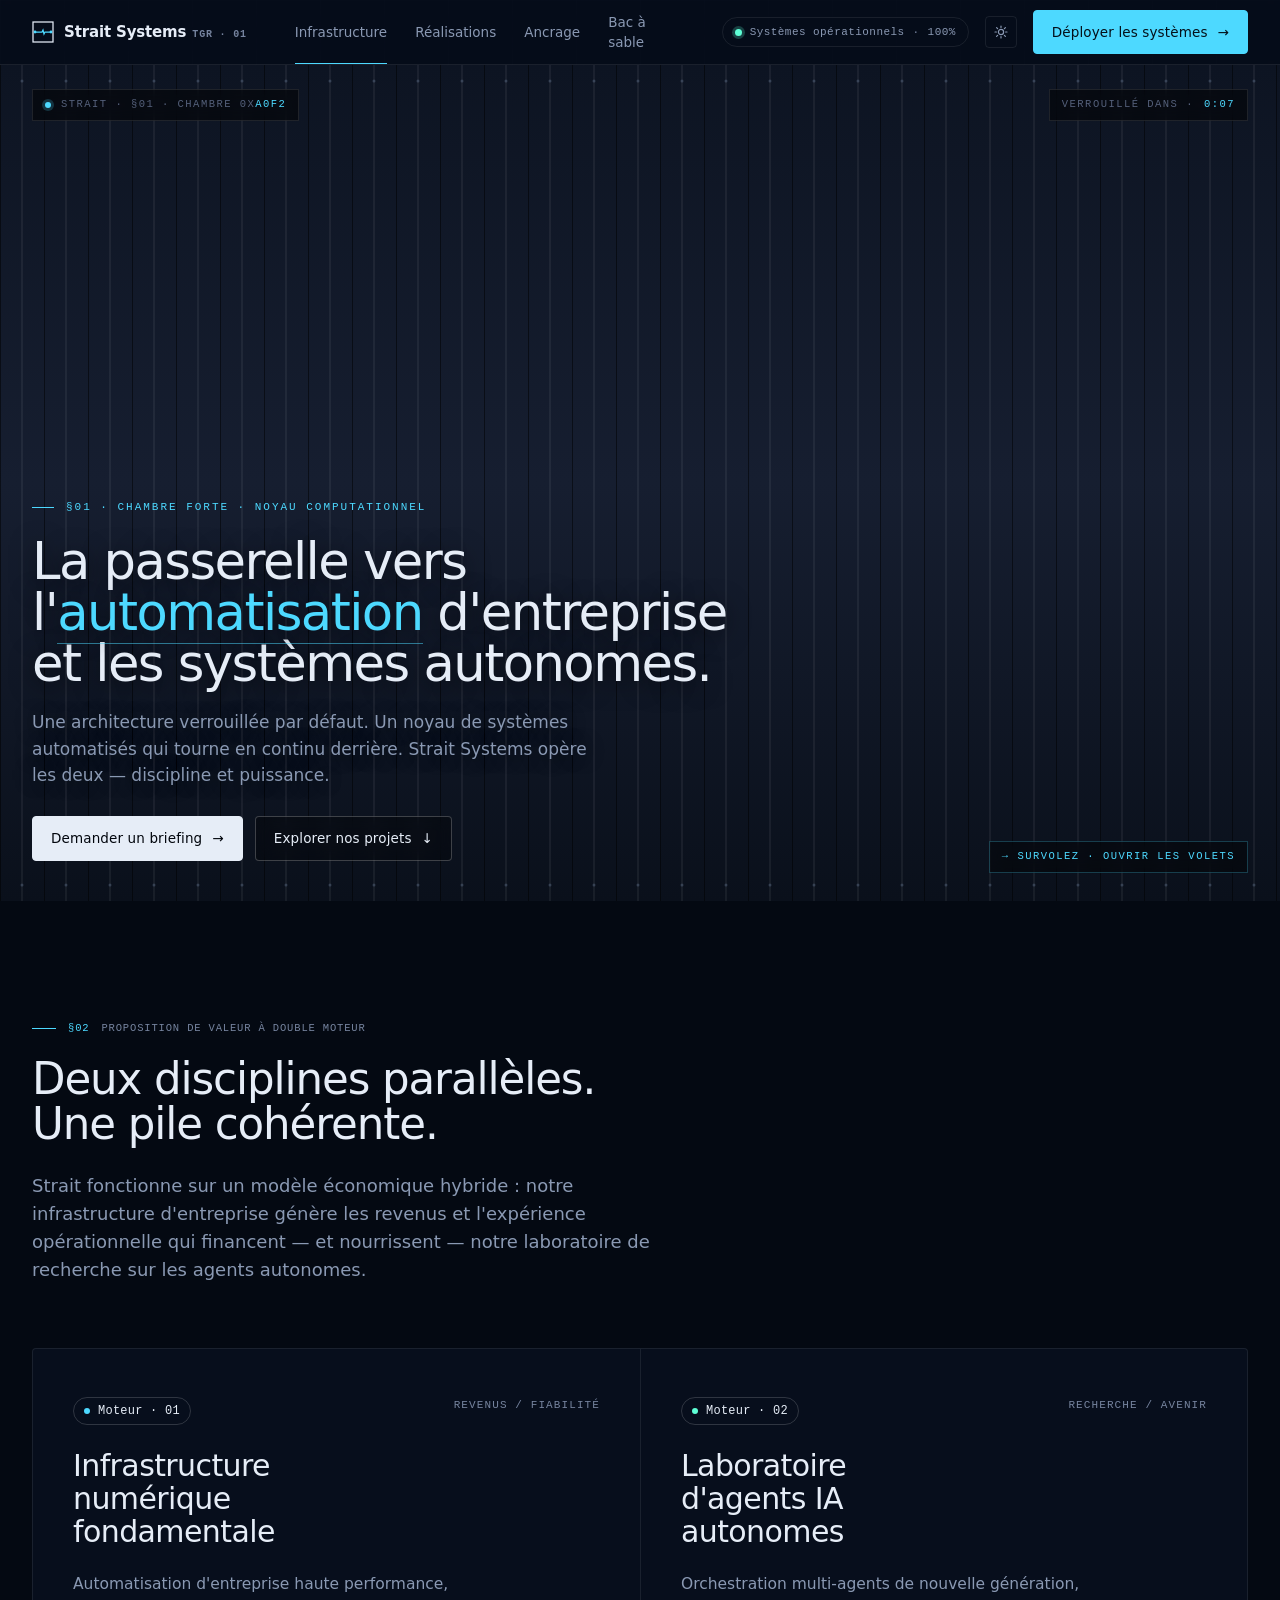
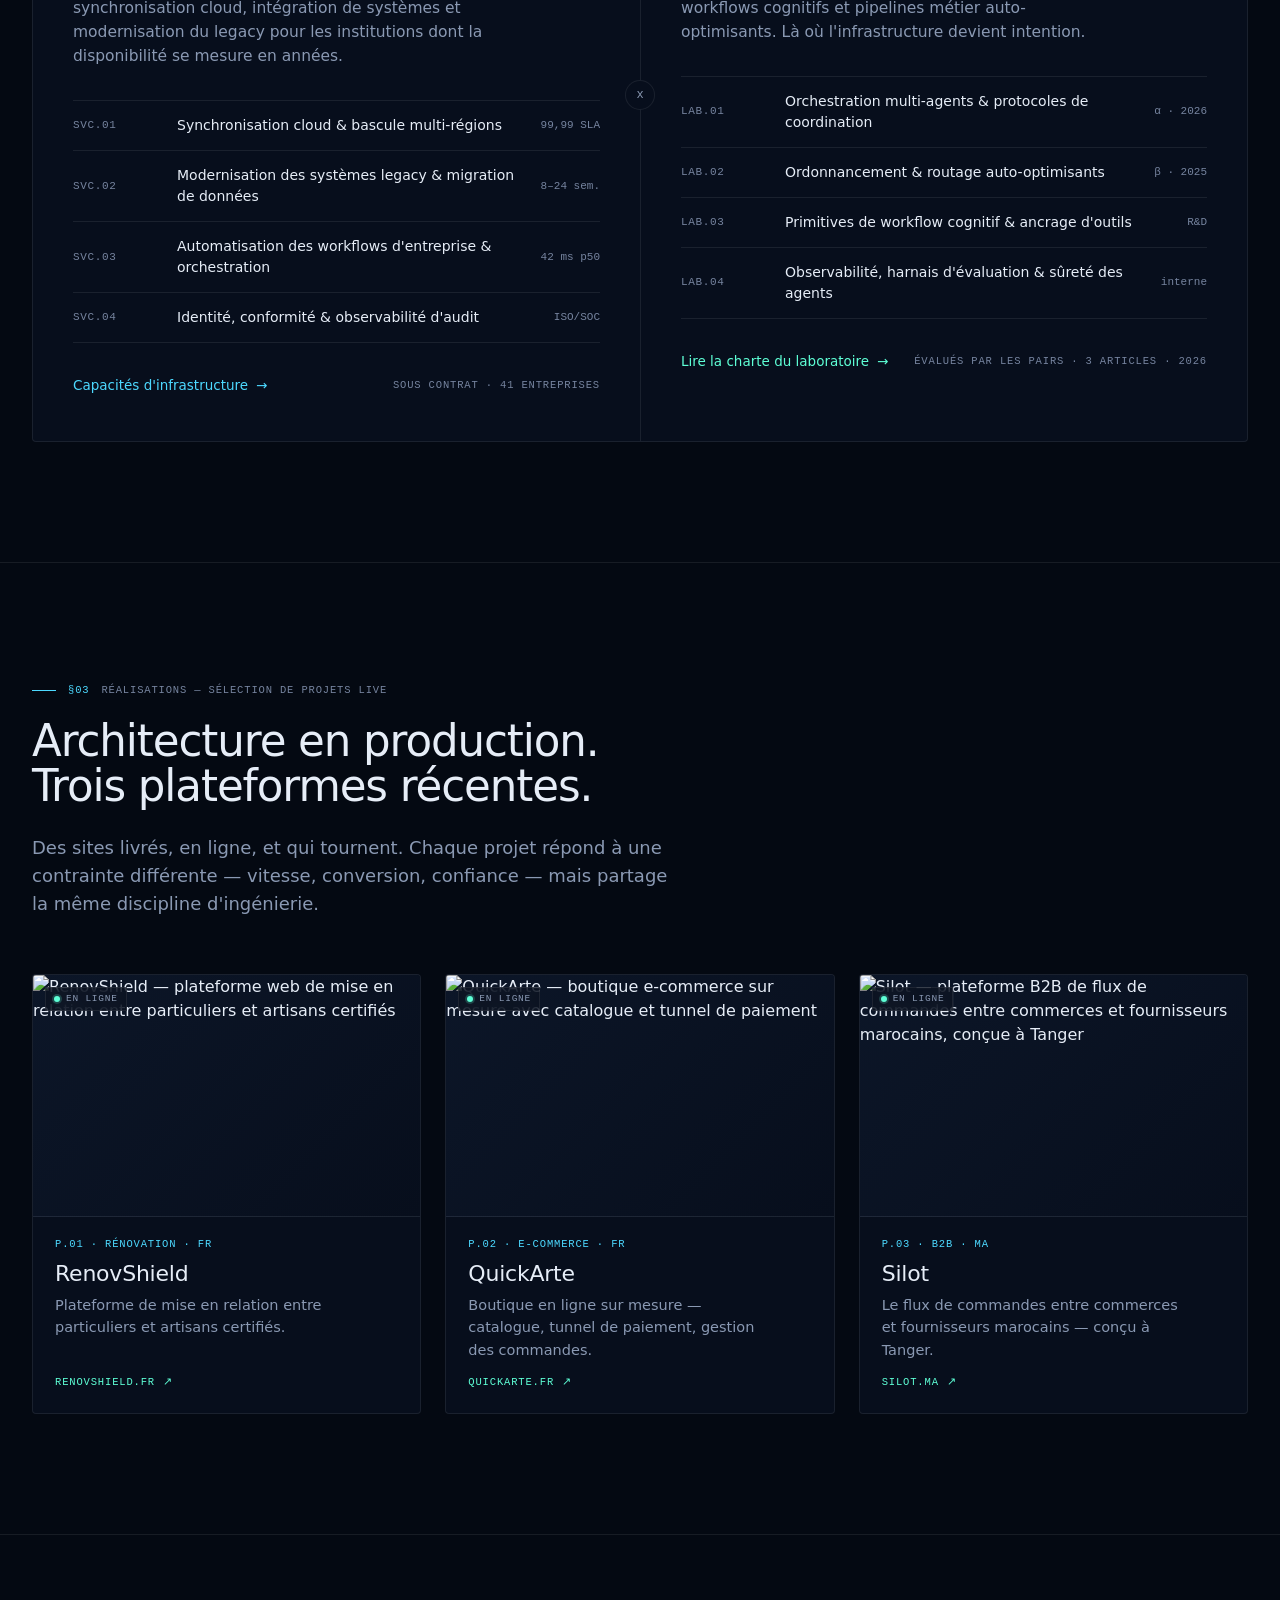
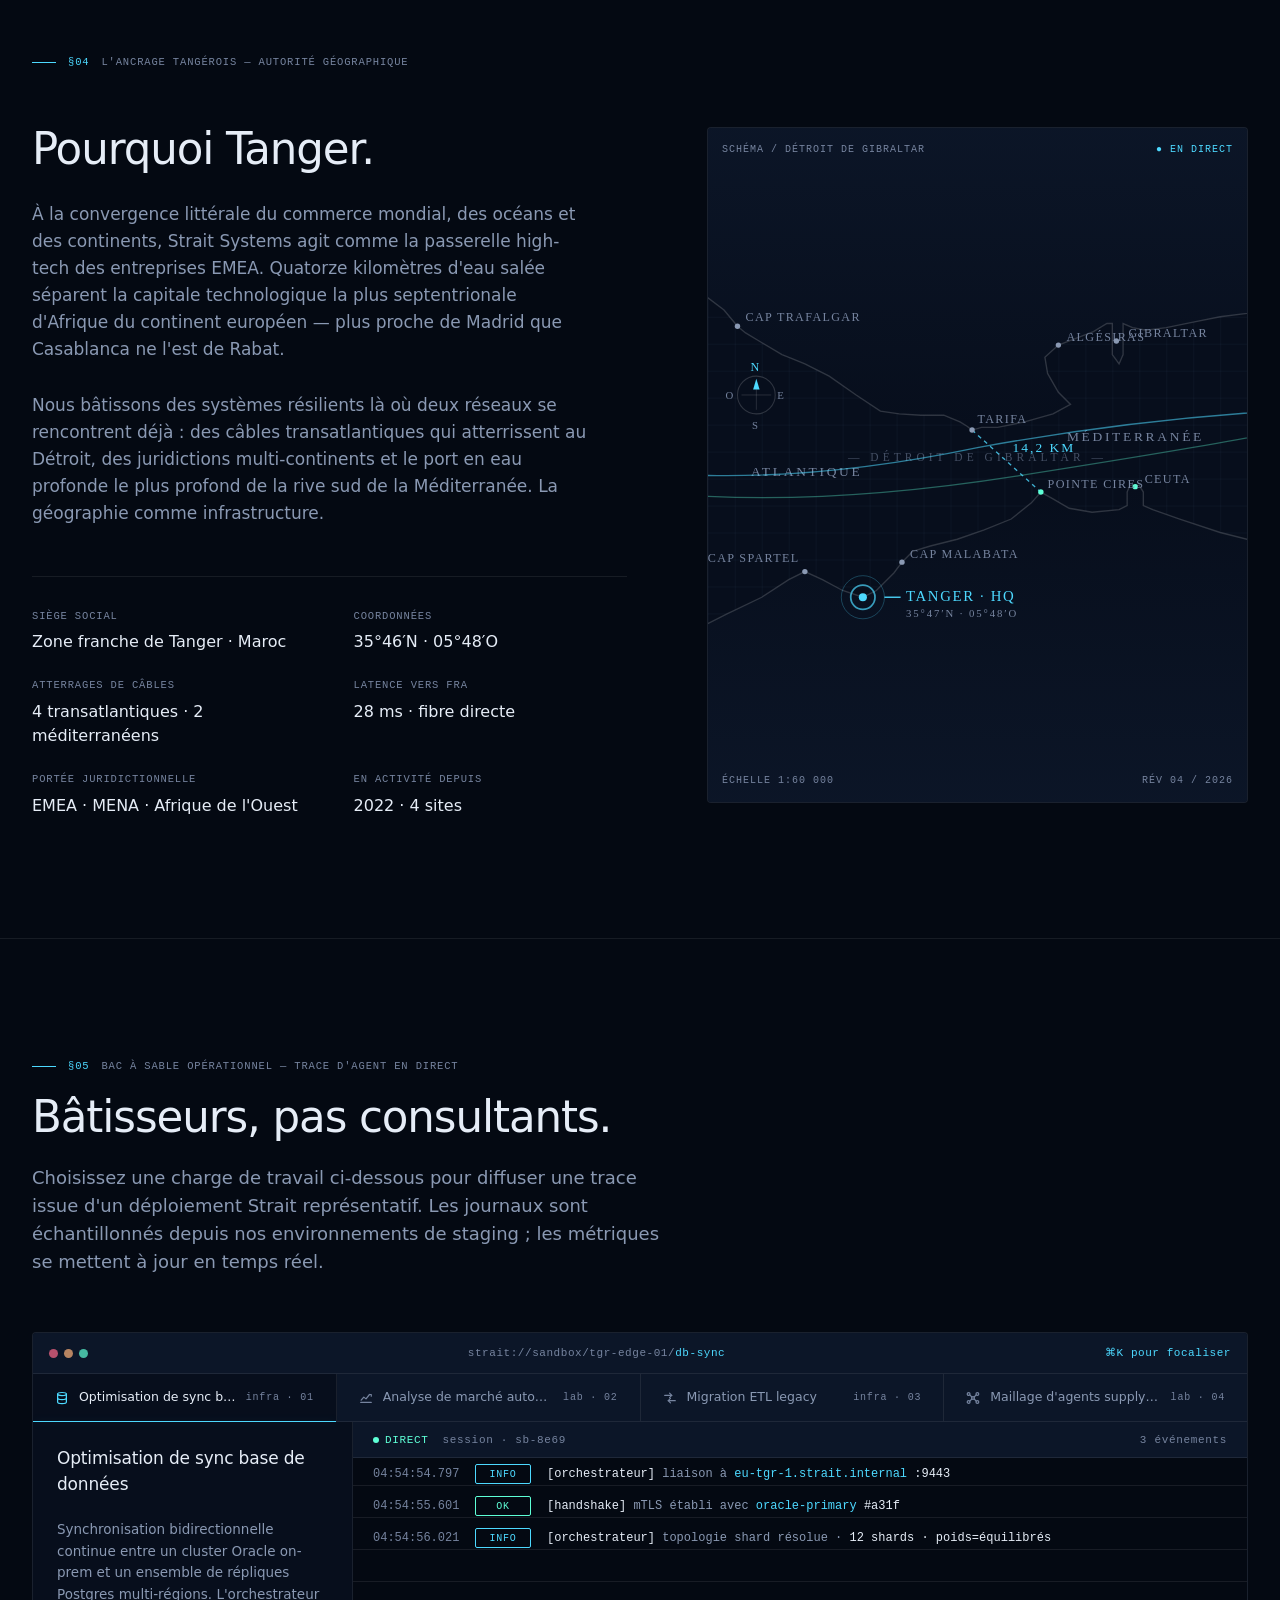
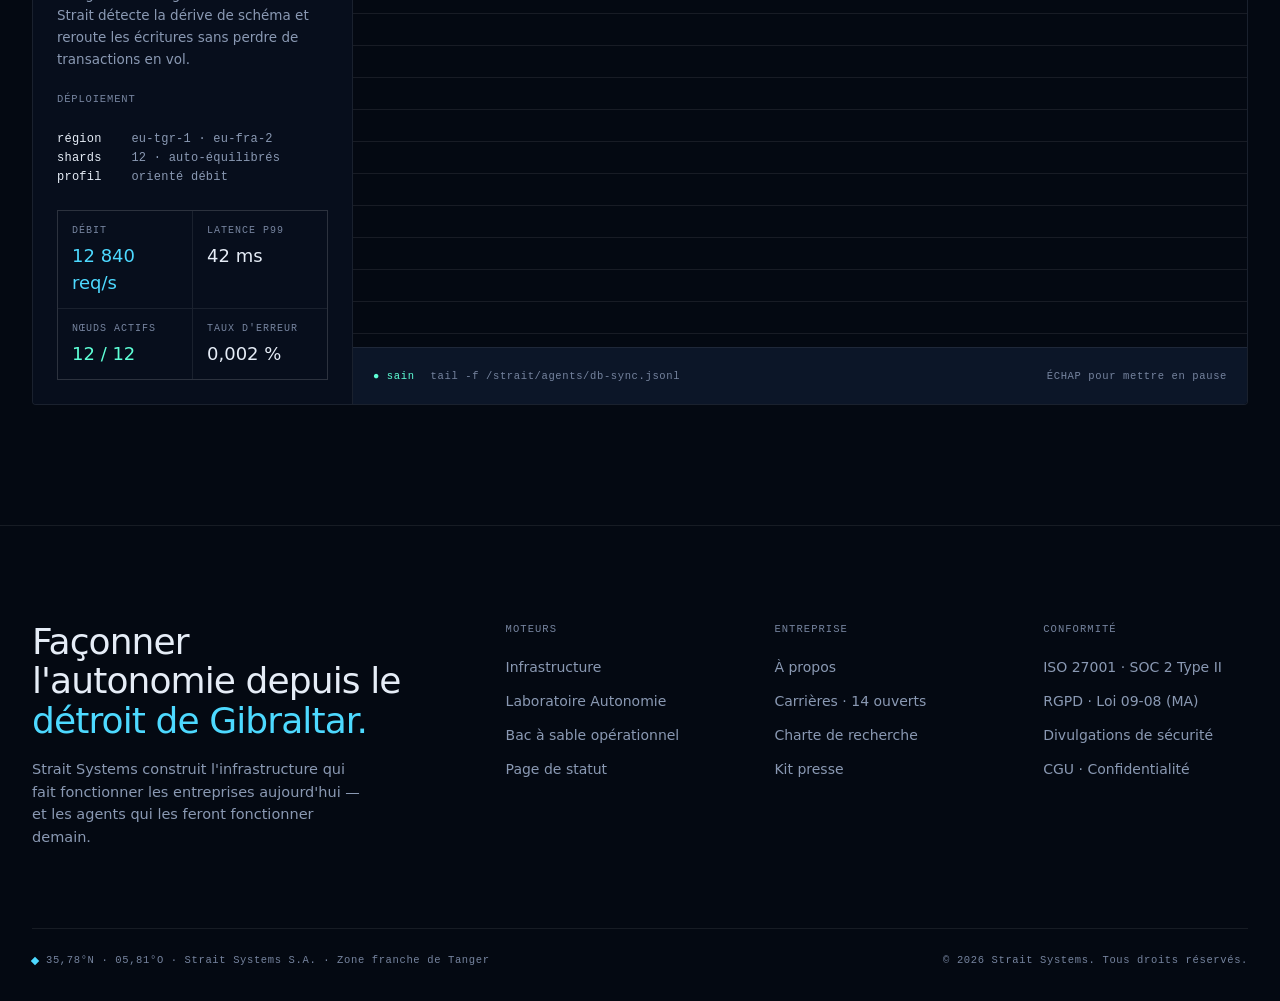
==== commit cb631765: "Perf: Lighthouse 100/100 toutes catégories — fonts auto-hébergées, animations différées, contraste A" ====
--- a/index.html
+++ b/index.html
@@ -30,9 +30,10 @@
   <meta name="twitter:image" content="https://straitsystems.com/og-image.png" />
   <meta name="twitter:image:alt" content="Strait Systems — automatisation d'entreprise et agents IA autonomes, Tanger" />
 
-  <link rel="preconnect" href="https://fonts.googleapis.com" />
-  <link rel="preconnect" href="https://fonts.gstatic.com" crossorigin />
-  <link href="https://fonts.googleapis.com/css2?family=Space+Grotesk:wght@400;500;600&family=JetBrains+Mono:wght@400;500&display=swap" rel="stylesheet" />
+  <!-- fonts are self-hosted (see styles.css @font-face) — only the two
+       above-the-fold faces are preloaded; the rest load on discovery -->
+  <link rel="preload" href="fonts/space-grotesk-latin-400-normal.woff2" as="font" type="font/woff2" crossorigin />
+  <link rel="preload" href="fonts/jetbrains-mono-latin-400-normal.woff2" as="font" type="font/woff2" crossorigin />
   <link rel="icon" type="image/svg+xml" href="/favicon.svg" />
   <link rel="shortcut icon" href="/favicon.svg" />
   <link rel="stylesheet" href="styles.css" />
@@ -605,7 +606,7 @@
 
           <div class="sandbox-body">
             <aside class="sandbox-aside">
-              <h4 id="sbTitle">Optimisation de sync base de données</h4>
+              <h3 id="sbTitle">Optimisation de sync base de données</h3>
               <p id="sbDesc">
                 Synchronisation bidirectionnelle continue entre un cluster
                 Oracle on-prem et un ensemble de répliques Postgres
@@ -674,7 +675,7 @@
             </p>
           </div>
           <div class="footer-col">
-            <h5>Moteurs</h5>
+            <h4>Moteurs</h4>
             <ul>
               <li><a href="#infrastructure">Infrastructure</a></li>
               <li><a href="#autonomy">Laboratoire Autonomie</a></li>
@@ -683,7 +684,7 @@
             </ul>
           </div>
           <div class="footer-col">
-            <h5>Entreprise</h5>
+            <h4>Entreprise</h4>
             <ul>
               <li><a href="#">À propos</a></li>
               <li><a href="#">Carrières · 14 ouverts</a></li>
@@ -692,7 +693,7 @@
             </ul>
           </div>
           <div class="footer-col">
-            <h5>Conformité</h5>
+            <h4>Conformité</h4>
             <ul>
               <li><a href="#">ISO 27001 · SOC 2 Type II</a></li>
               <li><a href="#">RGPD · Loi 09-08 (MA)</a></li>
@@ -838,6 +839,6 @@
   </div>
 
   <!-- ═══════════════════════════════ SCRIPTS ═══════════════════════════════ -->
-  <script src="app.js"></script>
+  <script src="app.js" defer></script>
 </body>
 </html>
--- a/styles.css
+++ b/styles.css
@@ -2,6 +2,48 @@
    Strait Systems — landing page
    Hyper-technical, oceanic, institutional.
    ======================================================================== */
+
+/* ---------- FONTS (self-hosted, latin subset — covers FR incl. œ) ---------- */
+@font-face {
+  font-family: "Space Grotesk";
+  font-style: normal;
+  font-display: swap;
+  font-weight: 400;
+  src: url(fonts/space-grotesk-latin-400-normal.woff2) format("woff2");
+  unicode-range: U+0000-00FF, U+0131, U+0152-0153, U+02BB-02BC, U+02C6, U+02DA, U+02DC, U+0304, U+0308, U+0329, U+2000-206F, U+20AC, U+2122, U+2191, U+2193, U+2212, U+2215, U+FEFF, U+FFFD;
+}
+@font-face {
+  font-family: "Space Grotesk";
+  font-style: normal;
+  font-display: swap;
+  font-weight: 500;
+  src: url(fonts/space-grotesk-latin-500-normal.woff2) format("woff2");
+  unicode-range: U+0000-00FF, U+0131, U+0152-0153, U+02BB-02BC, U+02C6, U+02DA, U+02DC, U+0304, U+0308, U+0329, U+2000-206F, U+20AC, U+2122, U+2191, U+2193, U+2212, U+2215, U+FEFF, U+FFFD;
+}
+@font-face {
+  font-family: "Space Grotesk";
+  font-style: normal;
+  font-display: swap;
+  font-weight: 600;
+  src: url(fonts/space-grotesk-latin-600-normal.woff2) format("woff2");
+  unicode-range: U+0000-00FF, U+0131, U+0152-0153, U+02BB-02BC, U+02C6, U+02DA, U+02DC, U+0304, U+0308, U+0329, U+2000-206F, U+20AC, U+2122, U+2191, U+2193, U+2212, U+2215, U+FEFF, U+FFFD;
+}
+@font-face {
+  font-family: "JetBrains Mono";
+  font-style: normal;
+  font-display: swap;
+  font-weight: 400;
+  src: url(fonts/jetbrains-mono-latin-400-normal.woff2) format("woff2");
+  unicode-range: U+0000-00FF, U+0131, U+0152-0153, U+02BB-02BC, U+02C6, U+02DA, U+02DC, U+0304, U+0308, U+0329, U+2000-206F, U+20AC, U+2122, U+2191, U+2193, U+2212, U+2215, U+FEFF, U+FFFD;
+}
+@font-face {
+  font-family: "JetBrains Mono";
+  font-style: normal;
+  font-display: swap;
+  font-weight: 500;
+  src: url(fonts/jetbrains-mono-latin-500-normal.woff2) format("woff2");
+  unicode-range: U+0000-00FF, U+0131, U+0152-0153, U+02BB-02BC, U+02C6, U+02DA, U+02DC, U+0304, U+0308, U+0329, U+2000-206F, U+20AC, U+2122, U+2191, U+2193, U+2212, U+2215, U+FEFF, U+FFFD;
+}
 
 :root {
   /* Spacing scale — tweakable via panel */
@@ -40,7 +82,7 @@
 
   --fg: #e6edf7;
   --fg-dim: #8a99b3;
-  --fg-faint: #54607a;
+  --fg-faint: #76849f;   /* ≥4.5:1 on every dark surface (a11y AA for the 11px mono labels) */
 
   --accent: #4dd9ff;          /* strait electric */
   --accent-2: #5effd6;        /* strait teal */
@@ -69,7 +111,7 @@
 
   --fg: #0a1628;
   --fg-dim: #4a5a78;
-  --fg-faint: #8a97b0;
+  --fg-faint: #5d6b86;   /* ≥4.5:1 on every light surface (a11y AA for the 11px mono labels) */
 
   --accent: #007bb6;
   --accent-2: #00a98a;
@@ -1146,7 +1188,7 @@
   gap: 22px;
 }
 
-.sandbox-aside h4 {
+.sandbox-aside h3 {
   font-size: 17px;
   font-weight: 500;
   letter-spacing: -0.01em;
@@ -1316,7 +1358,7 @@
   line-height: 1.55;
 }
 
-.footer-col h5 {
+.footer-col h4 {
   font-family: "JetBrains Mono", monospace;
   font-size: 10.5px;
   font-weight: 500;
@@ -1493,7 +1535,7 @@
 
   .sandbox-body { min-height: 0; }
   .sandbox-aside { padding: 20px; gap: 16px; }
-  .sandbox-aside h4 { font-size: 16px; }
+  .sandbox-aside h3 { font-size: 16px; }
   .sandbox-aside p { font-size: 13.5px; }
   .sandbox-metrics { grid-template-columns: 1fr 1fr; }
 
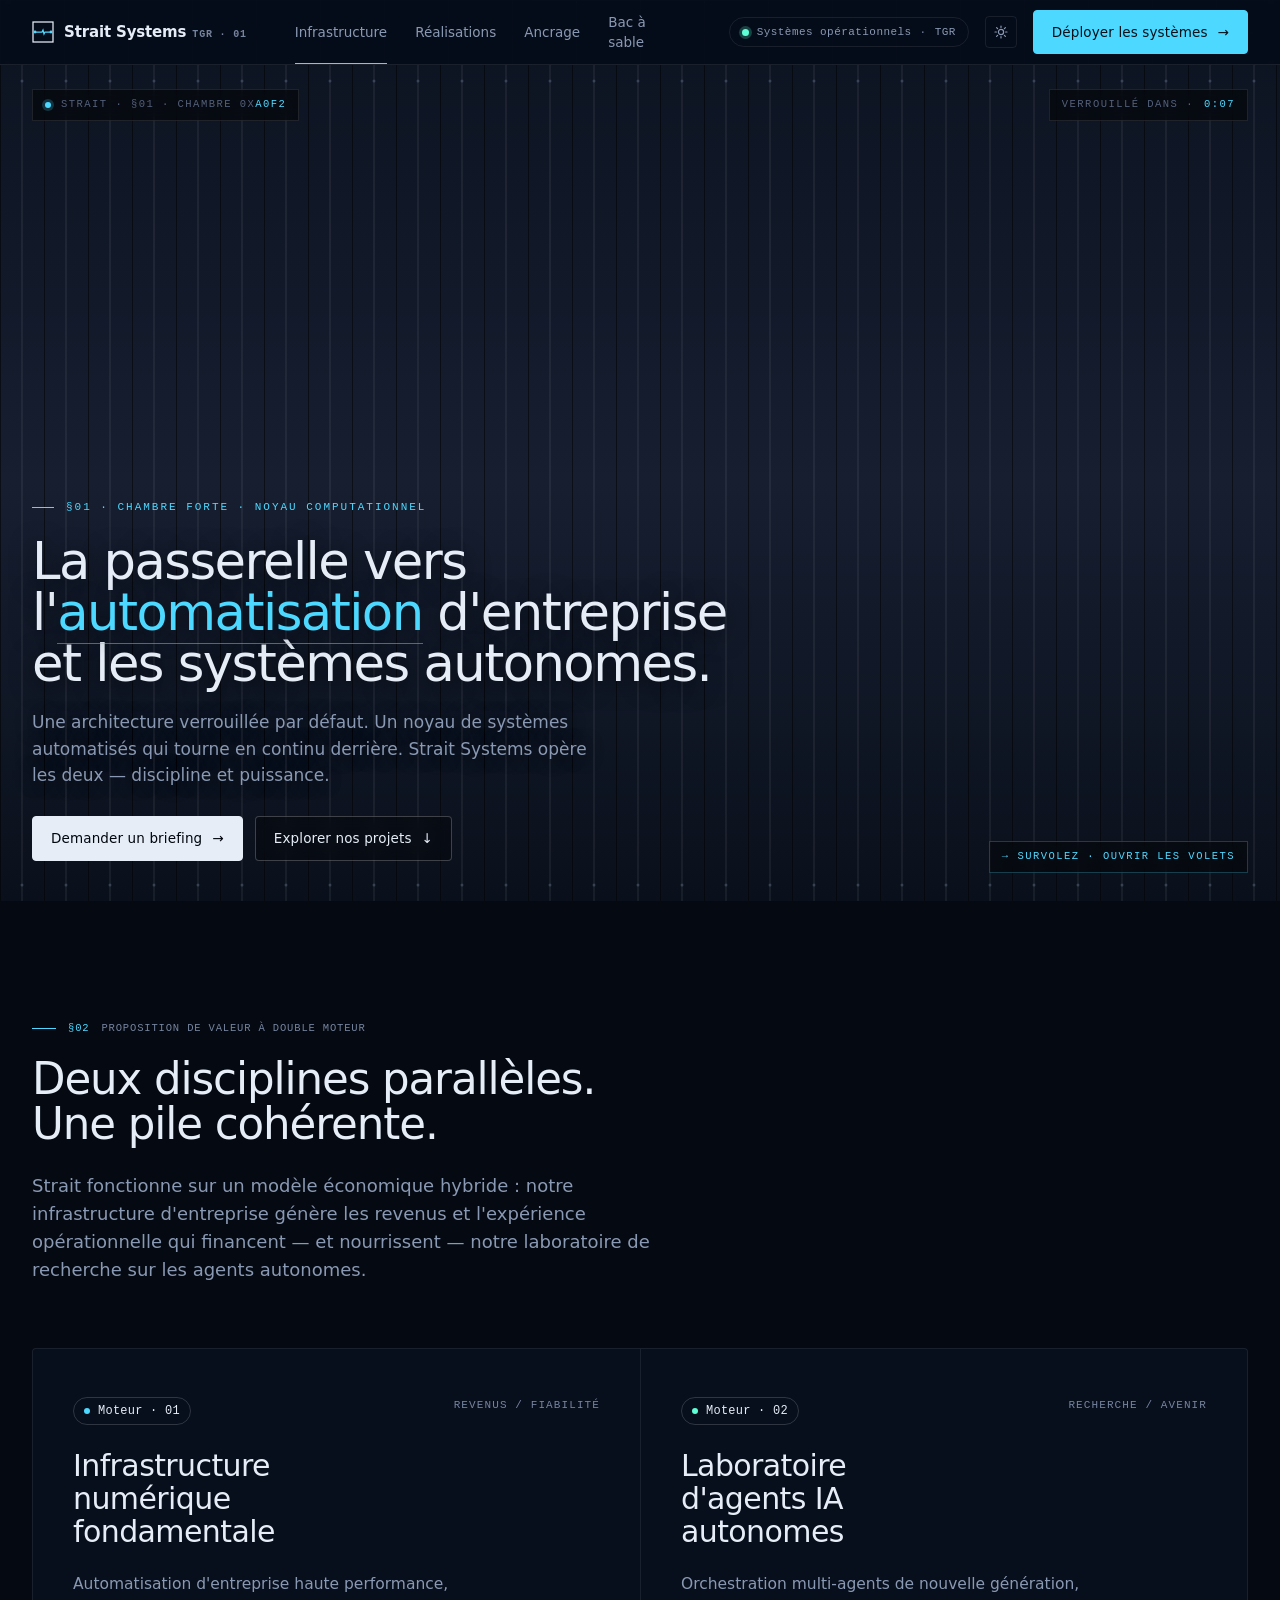
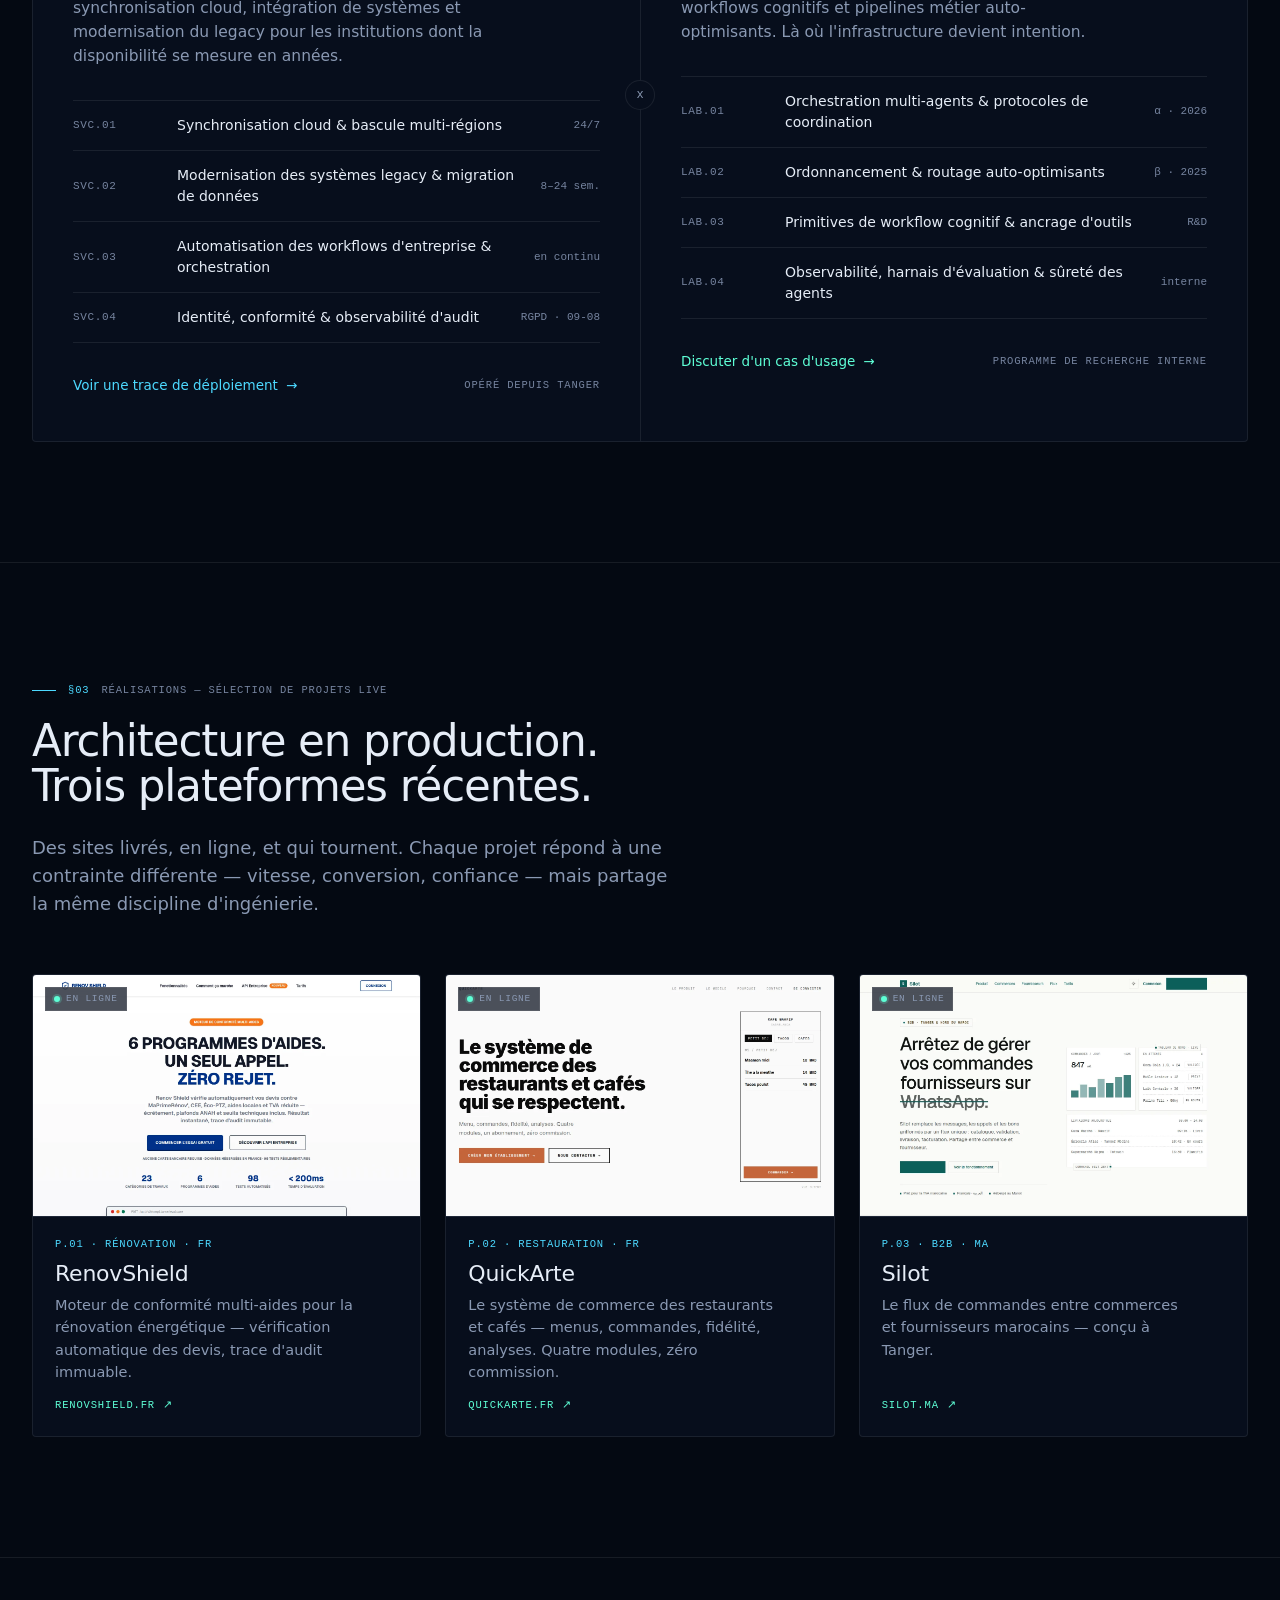
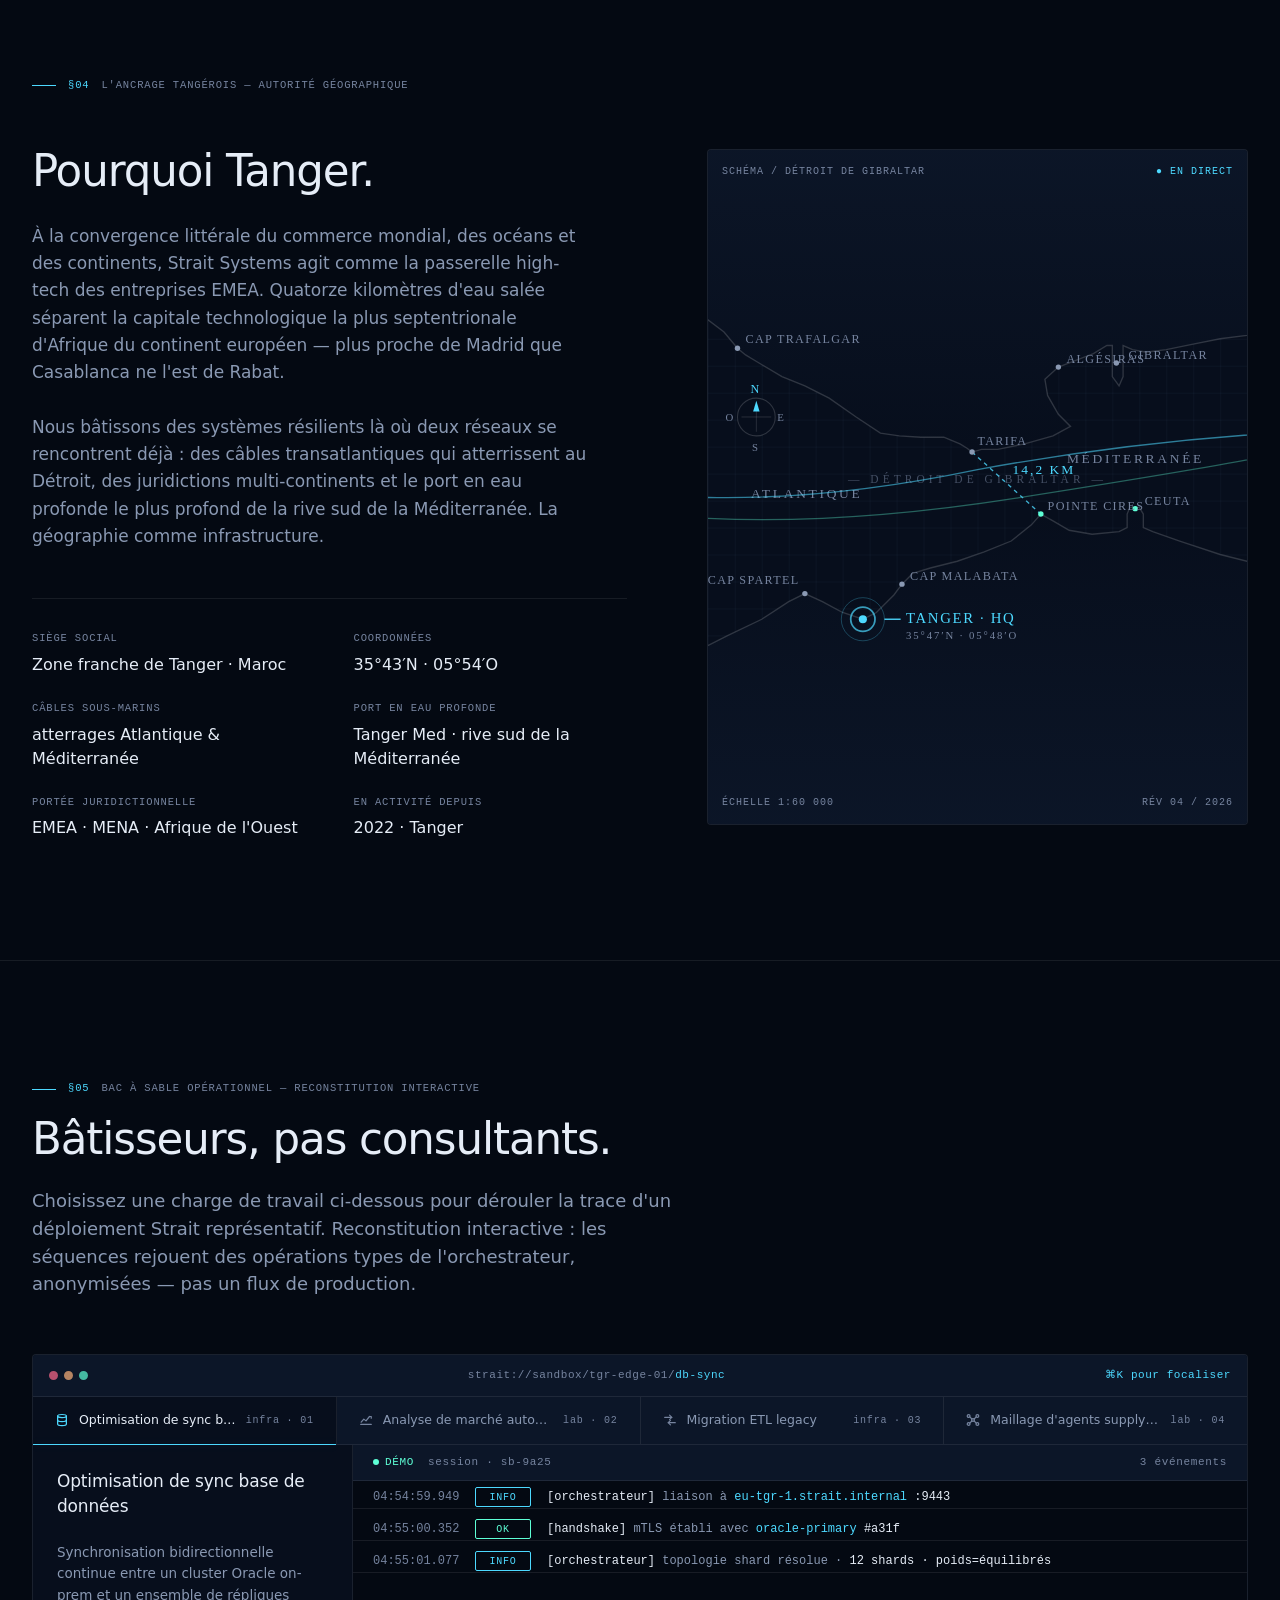
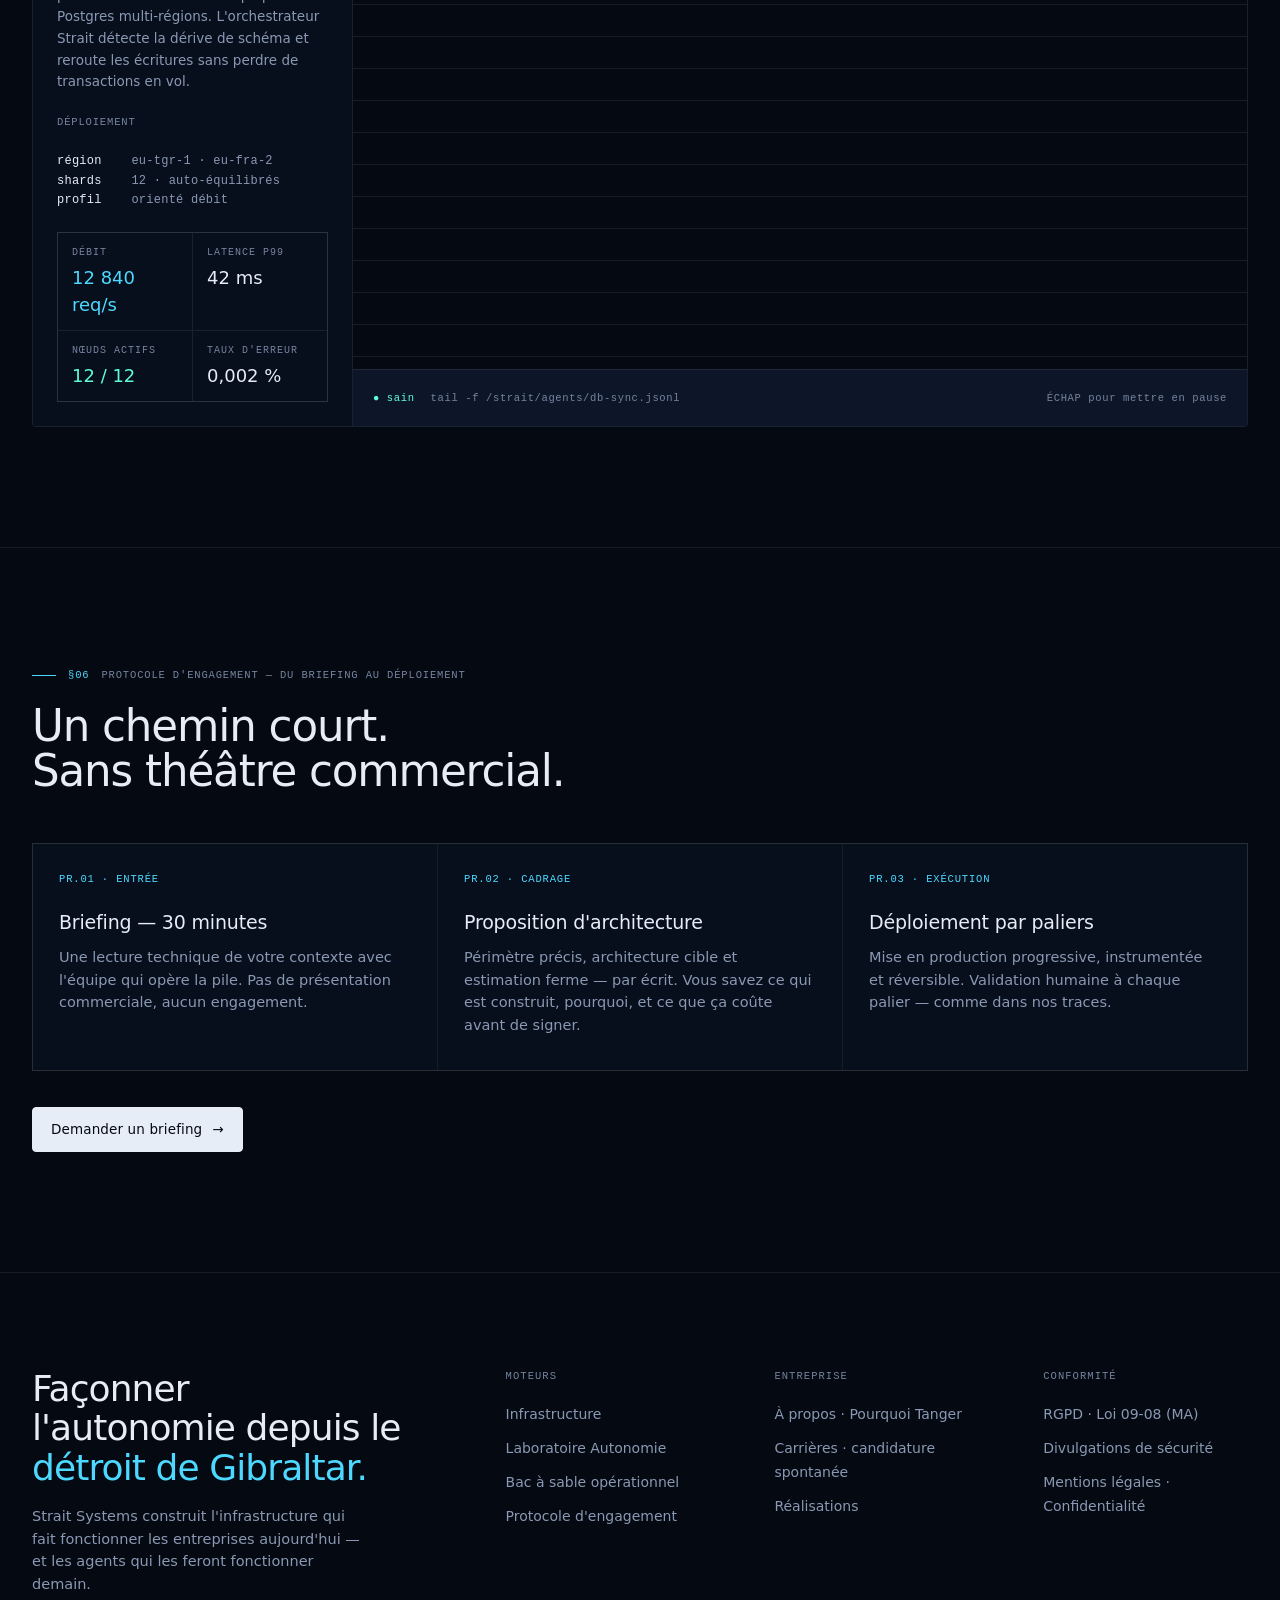
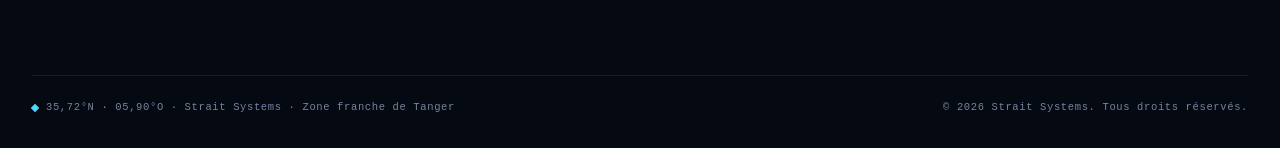
==== commit af51f4a5: "Contenu: passe de crédibilité — claims honnêtes, zéro lien mort, page légale, protocole d'engagement" ====
--- a/index.html
+++ b/index.html
@@ -83,7 +83,7 @@
     <!-- ═══════════════════════════════ NAV ═══════════════════════════════ -->
     <nav class="nav">
       <div class="container nav-inner">
-        <a href="#" class="brand">
+        <a href="#hero" class="brand">
           <span class="brand-mark">
             <svg viewBox="0 0 22 22" fill="none" xmlns="http://www.w3.org/2000/svg" aria-hidden="true">
               <rect x="1" y="1" width="20" height="20" stroke="currentColor" stroke-width="1.25" />
@@ -108,7 +108,7 @@
         <div class="nav-right">
           <span class="status-pill" title="État des systèmes">
             <span class="status-dot"></span>
-            Systèmes opérationnels <span style="color:var(--fg-faint)">·</span> 100%
+            Systèmes opérationnels <span style="color:var(--fg-faint)">·</span> TGR
           </span>
           <button class="theme-toggle" id="themeToggle" aria-label="Basculer le thème">
             <svg class="sun" width="14" height="14" viewBox="0 0 14 14" fill="none">
@@ -206,7 +206,7 @@
               <li>
                 <span class="code">SVC.01</span>
                 <span>Synchronisation cloud &amp; bascule multi-régions</span>
-                <span class="meta">99,99 SLA</span>
+                <span class="meta">24/7</span>
               </li>
               <li>
                 <span class="code">SVC.02</span>
@@ -216,18 +216,18 @@
               <li>
                 <span class="code">SVC.03</span>
                 <span>Automatisation des workflows d'entreprise &amp; orchestration</span>
-                <span class="meta">42 ms p50</span>
+                <span class="meta">en continu</span>
               </li>
               <li>
                 <span class="code">SVC.04</span>
                 <span>Identité, conformité &amp; observabilité d'audit</span>
-                <span class="meta">ISO/SOC</span>
+                <span class="meta">RGPD · 09-08</span>
               </li>
             </ul>
 
             <footer class="engine-foot">
-              <a href="#" class="engine-link">Capacités d'infrastructure <span>→</span></a>
-              <span class="mono-xs">sous contrat · 41 entreprises</span>
+              <a href="#sandbox" class="engine-link">Voir une trace de déploiement <span>→</span></a>
+              <span class="mono-xs">opéré depuis Tanger</span>
             </footer>
           </article>
 
@@ -271,8 +271,8 @@
             </ul>
 
             <footer class="engine-foot">
-              <a href="#" class="engine-link">Lire la charte du laboratoire <span>→</span></a>
-              <span class="mono-xs">évalués par les pairs · 3 articles · 2026</span>
+              <button type="button" class="engine-link" data-channel-open="briefing">Discuter d'un cas d'usage <span>→</span></button>
+              <span class="mono-xs">programme de recherche interne</span>
             </footer>
           </article>
         </div>
@@ -299,15 +299,16 @@
           <a class="project" href="https://renovshield.fr" target="_blank" rel="noopener noreferrer">
             <div class="project-shot">
               <img
-                src="https://image.thum.io/get/viewportWidth/1440/width/1280/crop/800/wait/4/noanimate/https://renovshield.fr"
-                alt="RenovShield — plateforme web de mise en relation entre particuliers et artisans certifiés"
-                loading="lazy" />
+                src="assets/projects/renovshield.webp"
+                alt="RenovShield — moteur de conformité multi-aides pour la rénovation énergétique"
+                width="1440" height="900"
+                loading="lazy" decoding="async" />
               <span class="project-shot-tag mono-xs"><i></i>en ligne</span>
             </div>
             <div class="project-meta">
               <span class="project-tag mono-xs">P.01 · rénovation · FR</span>
               <h3>RenovShield</h3>
-              <p>Plateforme de mise en relation entre particuliers et artisans certifiés.</p>
+              <p>Moteur de conformité multi-aides pour la rénovation énergétique — vérification automatique des devis, trace d'audit immuable.</p>
               <div class="project-link mono-xs">
                 renovshield.fr <span class="arrow">↗</span>
               </div>
@@ -317,15 +318,16 @@
           <a class="project" href="https://quickarte.fr" target="_blank" rel="noopener noreferrer">
             <div class="project-shot">
               <img
-                src="https://image.thum.io/get/viewportWidth/1440/width/1280/crop/800/wait/4/noanimate/https://quickarte.fr"
-                alt="QuickArte — boutique e-commerce sur mesure avec catalogue et tunnel de paiement"
-                loading="lazy" />
+                src="assets/projects/quickarte.webp"
+                alt="QuickArte — système de commerce pour restaurants et cafés : menus, commandes, fidélité"
+                width="1440" height="900"
+                loading="lazy" decoding="async" />
               <span class="project-shot-tag mono-xs"><i></i>en ligne</span>
             </div>
             <div class="project-meta">
-              <span class="project-tag mono-xs">P.02 · e-commerce · FR</span>
+              <span class="project-tag mono-xs">P.02 · restauration · FR</span>
               <h3>QuickArte</h3>
-              <p>Boutique en ligne sur mesure — catalogue, tunnel de paiement, gestion des commandes.</p>
+              <p>Le système de commerce des restaurants et cafés — menus, commandes, fidélité, analyses. Quatre modules, zéro commission.</p>
               <div class="project-link mono-xs">
                 quickarte.fr <span class="arrow">↗</span>
               </div>
@@ -335,9 +337,10 @@
           <a class="project" href="https://silot.ma" target="_blank" rel="noopener noreferrer">
             <div class="project-shot">
               <img
-                src="https://image.thum.io/get/viewportWidth/1440/width/1280/crop/800/wait/4/noanimate/https://silot.ma"
+                src="assets/projects/silot.webp"
                 alt="Silot — plateforme B2B de flux de commandes entre commerces et fournisseurs marocains, conçue à Tanger"
-                loading="lazy" />
+                width="1440" height="900"
+                loading="lazy" decoding="async" />
               <span class="project-shot-tag mono-xs"><i></i>en ligne</span>
             </div>
             <div class="project-meta">
@@ -385,15 +388,15 @@
               </div>
               <div class="coord-item">
                 <dt>Coordonnées</dt>
-                <dd>35°46′N · 05°48′O</dd>
+                <dd>35°43′N · 05°54′O</dd>
               </div>
               <div class="coord-item">
-                <dt>Atterrages de câbles</dt>
-                <dd>4 transatlantiques · 2 méditerranéens</dd>
+                <dt>Câbles sous-marins</dt>
+                <dd>atterrages Atlantique &amp; Méditerranée</dd>
               </div>
               <div class="coord-item">
-                <dt>Latence vers FRA</dt>
-                <dd>28 ms · fibre directe</dd>
+                <dt>Port en eau profonde</dt>
+                <dd>Tanger Med · rive sud de la Méditerranée</dd>
               </div>
               <div class="coord-item">
                 <dt>Portée juridictionnelle</dt>
@@ -401,7 +404,7 @@
               </div>
               <div class="coord-item">
                 <dt>En activité depuis</dt>
-                <dd>2022 · 4 sites</dd>
+                <dd>2022 · Tanger</dd>
               </div>
             </dl>
           </div>
@@ -542,16 +545,16 @@
       <div class="container">
         <div class="section-eyebrow mono-xs">
           <span class="index">§05</span>
-          <span>Bac à sable opérationnel — trace d'agent en direct</span>
+          <span>Bac à sable opérationnel — reconstitution interactive</span>
         </div>
         <h2 class="section-title">
           Bâtisseurs, pas consultants.
         </h2>
         <p class="section-lede">
-          Choisissez une charge de travail ci-dessous pour diffuser une trace
-          issue d'un déploiement Strait représentatif. Les journaux sont
-          échantillonnés depuis nos environnements de staging ; les métriques
-          se mettent à jour en temps réel.
+          Choisissez une charge de travail ci-dessous pour dérouler la trace
+          d'un déploiement Strait représentatif. Reconstitution interactive :
+          les séquences rejouent des opérations types de l'orchestrateur,
+          anonymisées — pas un flux de production.
         </p>
 
         <div class="sandbox">
@@ -644,7 +647,7 @@
 
             <div class="sandbox-console">
               <div class="sandbox-console-head">
-                <span class="live"><i></i>DIRECT</span>
+                <span class="live"><i></i>DÉMO</span>
                 <span>session · sb-<span id="sbSession">a7f0</span></span>
                 <span class="spacer"></span>
                 <span id="sbCount">0 événements</span>
@@ -658,6 +661,54 @@
               </footer>
             </div>
           </div>
+        </div>
+      </div>
+    </section>
+
+    <!-- ═══════════════════════════════ PROTOCOLE D'ENGAGEMENT ═══════════════════════════════ -->
+    <section class="section" id="protocole">
+      <div class="container">
+        <div class="section-eyebrow mono-xs">
+          <span class="index">§06</span>
+          <span>Protocole d'engagement — du briefing au déploiement</span>
+        </div>
+        <h2 class="section-title">
+          Un chemin court.<br/>Sans théâtre commercial.
+        </h2>
+
+        <div class="protocol">
+          <div class="protocol-step">
+            <span class="protocol-num mono-xs">PR.01 · entrée</span>
+            <h3>Briefing — 30 minutes</h3>
+            <p>
+              Une lecture technique de votre contexte avec l'équipe qui opère
+              la pile. Pas de présentation commerciale, aucun engagement.
+            </p>
+          </div>
+          <div class="protocol-step">
+            <span class="protocol-num mono-xs">PR.02 · cadrage</span>
+            <h3>Proposition d'architecture</h3>
+            <p>
+              Périmètre précis, architecture cible et estimation ferme — par
+              écrit. Vous savez ce qui est construit, pourquoi, et ce que ça
+              coûte avant de signer.
+            </p>
+          </div>
+          <div class="protocol-step">
+            <span class="protocol-num mono-xs">PR.03 · exécution</span>
+            <h3>Déploiement par paliers</h3>
+            <p>
+              Mise en production progressive, instrumentée et réversible.
+              Validation humaine à chaque palier — comme dans nos traces.
+            </p>
+          </div>
+        </div>
+
+        <div class="protocol-foot">
+          <button class="btn btn-primary" data-channel-open="briefing">
+            Demander un briefing
+            <span class="arrow">→</span>
+          </button>
         </div>
       </div>
     </section>
@@ -680,31 +731,29 @@
               <li><a href="#infrastructure">Infrastructure</a></li>
               <li><a href="#autonomy">Laboratoire Autonomie</a></li>
               <li><a href="#sandbox">Bac à sable opérationnel</a></li>
-              <li><a href="#">Page de statut</a></li>
+              <li><a href="#protocole">Protocole d'engagement</a></li>
             </ul>
           </div>
           <div class="footer-col">
             <h4>Entreprise</h4>
             <ul>
-              <li><a href="#">À propos</a></li>
-              <li><a href="#">Carrières · 14 ouverts</a></li>
-              <li><a href="#">Charte de recherche</a></li>
-              <li><a href="#">Kit presse</a></li>
+              <li><a href="#ancrage">À propos · Pourquoi Tanger</a></li>
+              <li><a href="mailto:mohamed.zitan@straitsystems.com?subject=Candidature%20spontan%C3%A9e">Carrières · candidature spontanée</a></li>
+              <li><a href="#projets">Réalisations</a></li>
             </ul>
           </div>
           <div class="footer-col">
             <h4>Conformité</h4>
             <ul>
-              <li><a href="#">ISO 27001 · SOC 2 Type II</a></li>
-              <li><a href="#">RGPD · Loi 09-08 (MA)</a></li>
-              <li><a href="#">Divulgations de sécurité</a></li>
-              <li><a href="#">CGU · Confidentialité</a></li>
+              <li><a href="legal.html#confidentialite">RGPD · Loi 09-08 (MA)</a></li>
+              <li><a href="legal.html#securite">Divulgations de sécurité</a></li>
+              <li><a href="legal.html">Mentions légales · Confidentialité</a></li>
             </ul>
           </div>
         </div>
 
         <div class="footer-legal">
-          <span class="compass"><i></i> 35,78°N · 05,81°O · Strait Systems S.A. · Zone franche de Tanger</span>
+          <span class="compass"><i></i> 35,72°N · 05,90°O · Strait Systems · Zone franche de Tanger</span>
           <span>© 2026 Strait Systems. Tous droits réservés.</span>
         </div>
       </div>
@@ -727,7 +776,7 @@
       <form class="channel-form" id="channelForm" novalidate>
         <div class="channel-intro">
           <div class="channel-eyebrow mono-xs">
-            <span class="index">§06</span>
+            <span class="index">§07</span>
             <span id="channelKicker">Séquence de déploiement</span>
           </div>
           <h2 class="channel-title" id="channelTitle">Initier une séquence de déploiement.</h2>
--- a/styles.css
+++ b/styles.css
@@ -872,6 +872,8 @@
 }
 .engine.research .engine-link { color: var(--accent-2); }
 .engine-link:hover { border-color: currentColor; }
+button.engine-link { background: none; border: 0; border-bottom: 1px solid transparent; cursor: pointer; }
+button.engine-link:hover { border-bottom-color: currentColor; }
 
 /* divider stamp between cards */
 .dual::after {
@@ -1324,6 +1326,41 @@
   color: var(--fg-faint);
 }
 .sandbox-foot .ok { color: var(--status-ok); }
+
+/* ---------- PROTOCOL ---------- */
+.protocol {
+  display: grid;
+  grid-template-columns: repeat(3, 1fr);
+  gap: 1px;
+  background: var(--line);
+  border: 1px solid var(--line);
+  margin-top: 48px;
+}
+.protocol-step {
+  background: var(--bg-1);
+  padding: 28px 26px 34px;
+}
+.protocol-num {
+  display: block;
+  color: var(--accent);
+  margin-bottom: 20px;
+}
+.protocol-step h3 {
+  font-size: 19px;
+  font-weight: 500;
+  letter-spacing: -0.01em;
+  margin-bottom: 10px;
+}
+.protocol-step p {
+  color: var(--fg-dim);
+  font-size: 14.5px;
+  line-height: 1.55;
+  max-width: 38ch;
+}
+.protocol-foot { margin-top: 36px; }
+@media (max-width: 1100px) {
+  .protocol { grid-template-columns: 1fr; }
+}
 
 /* ---------- FOOTER ---------- */
 .footer {
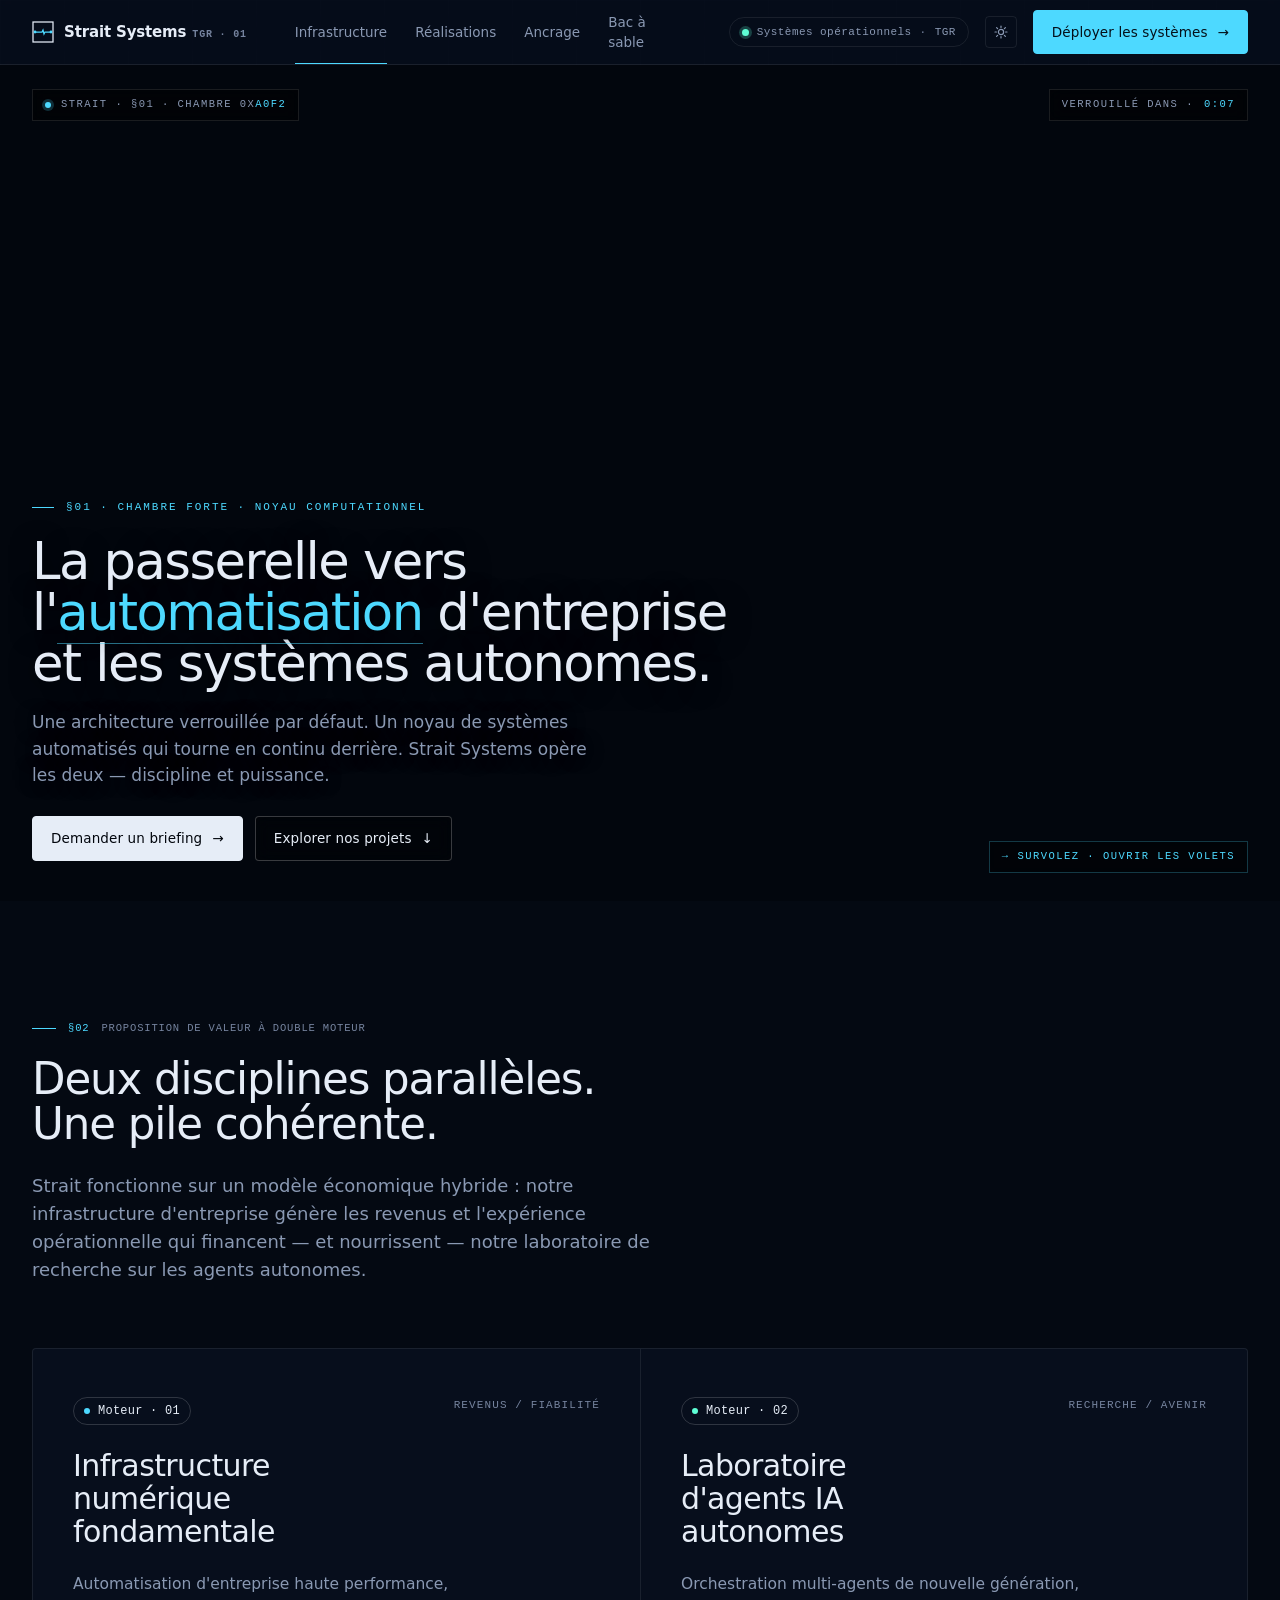
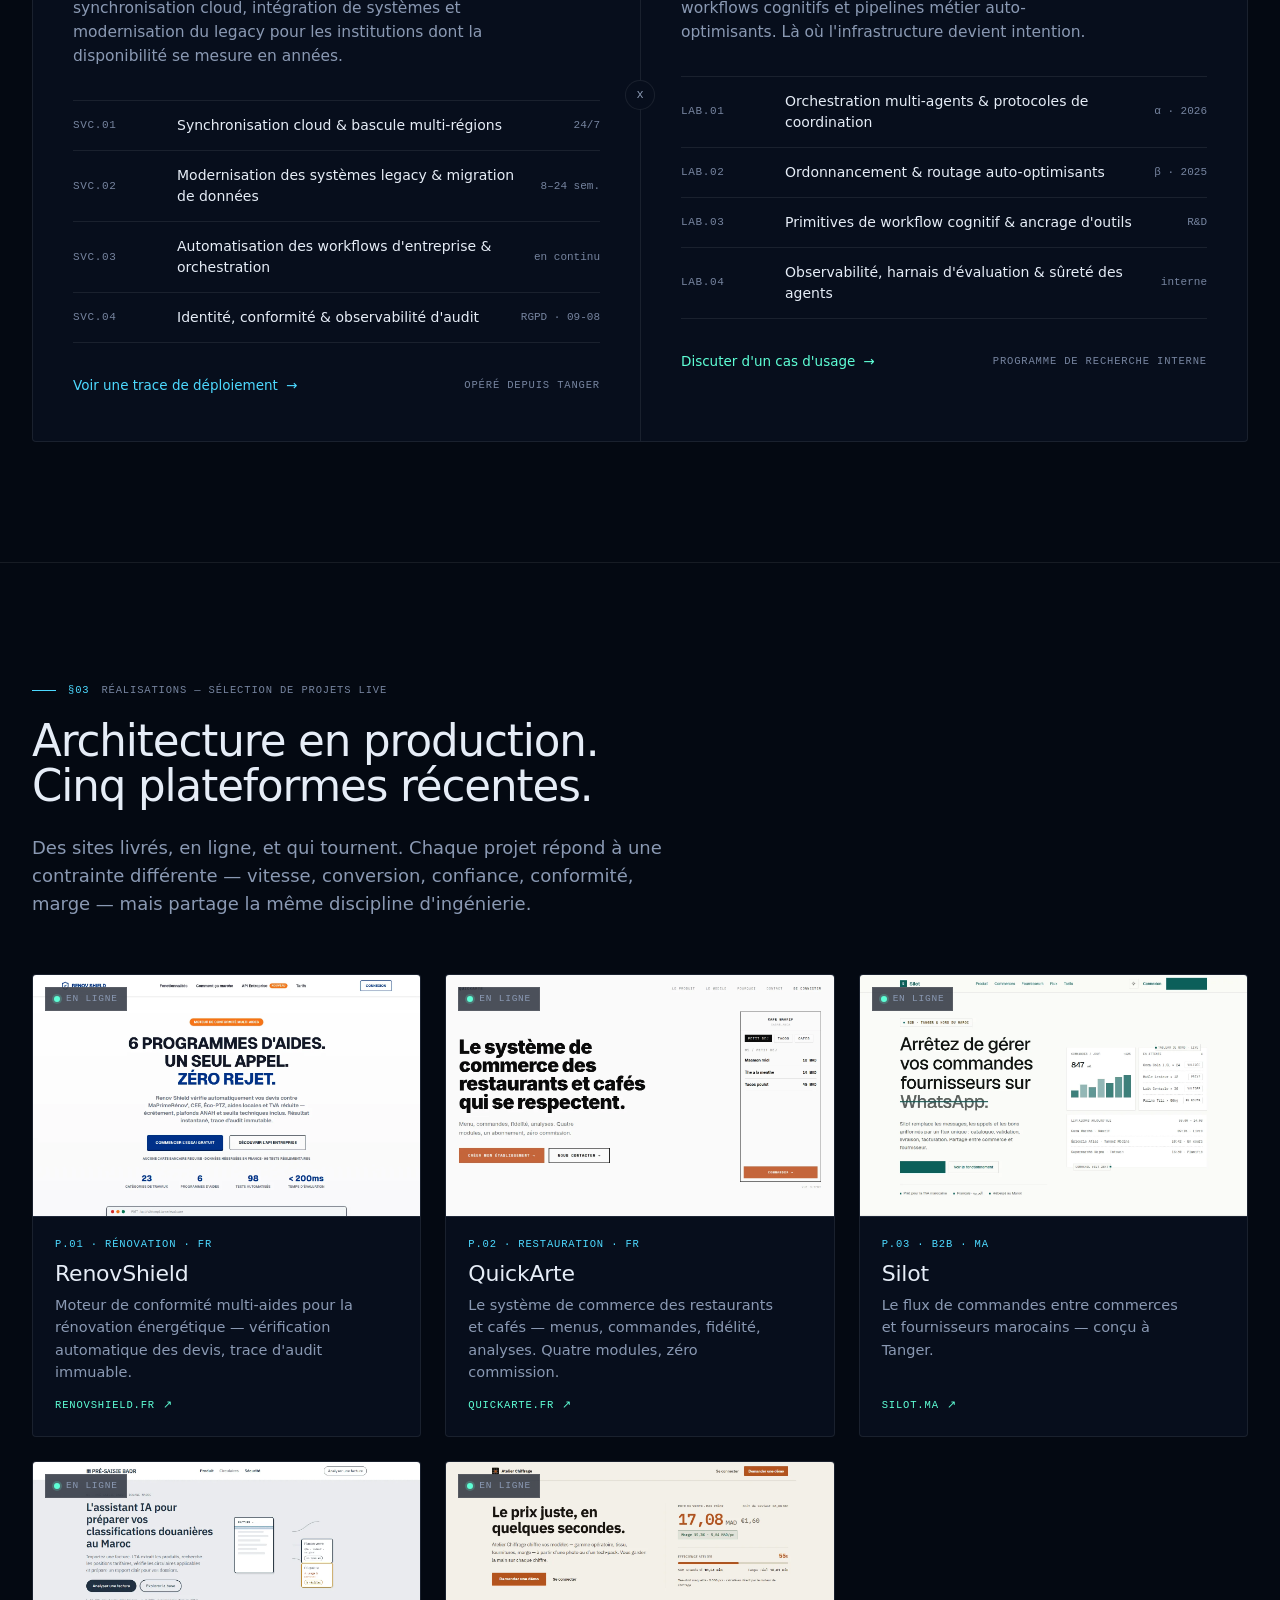
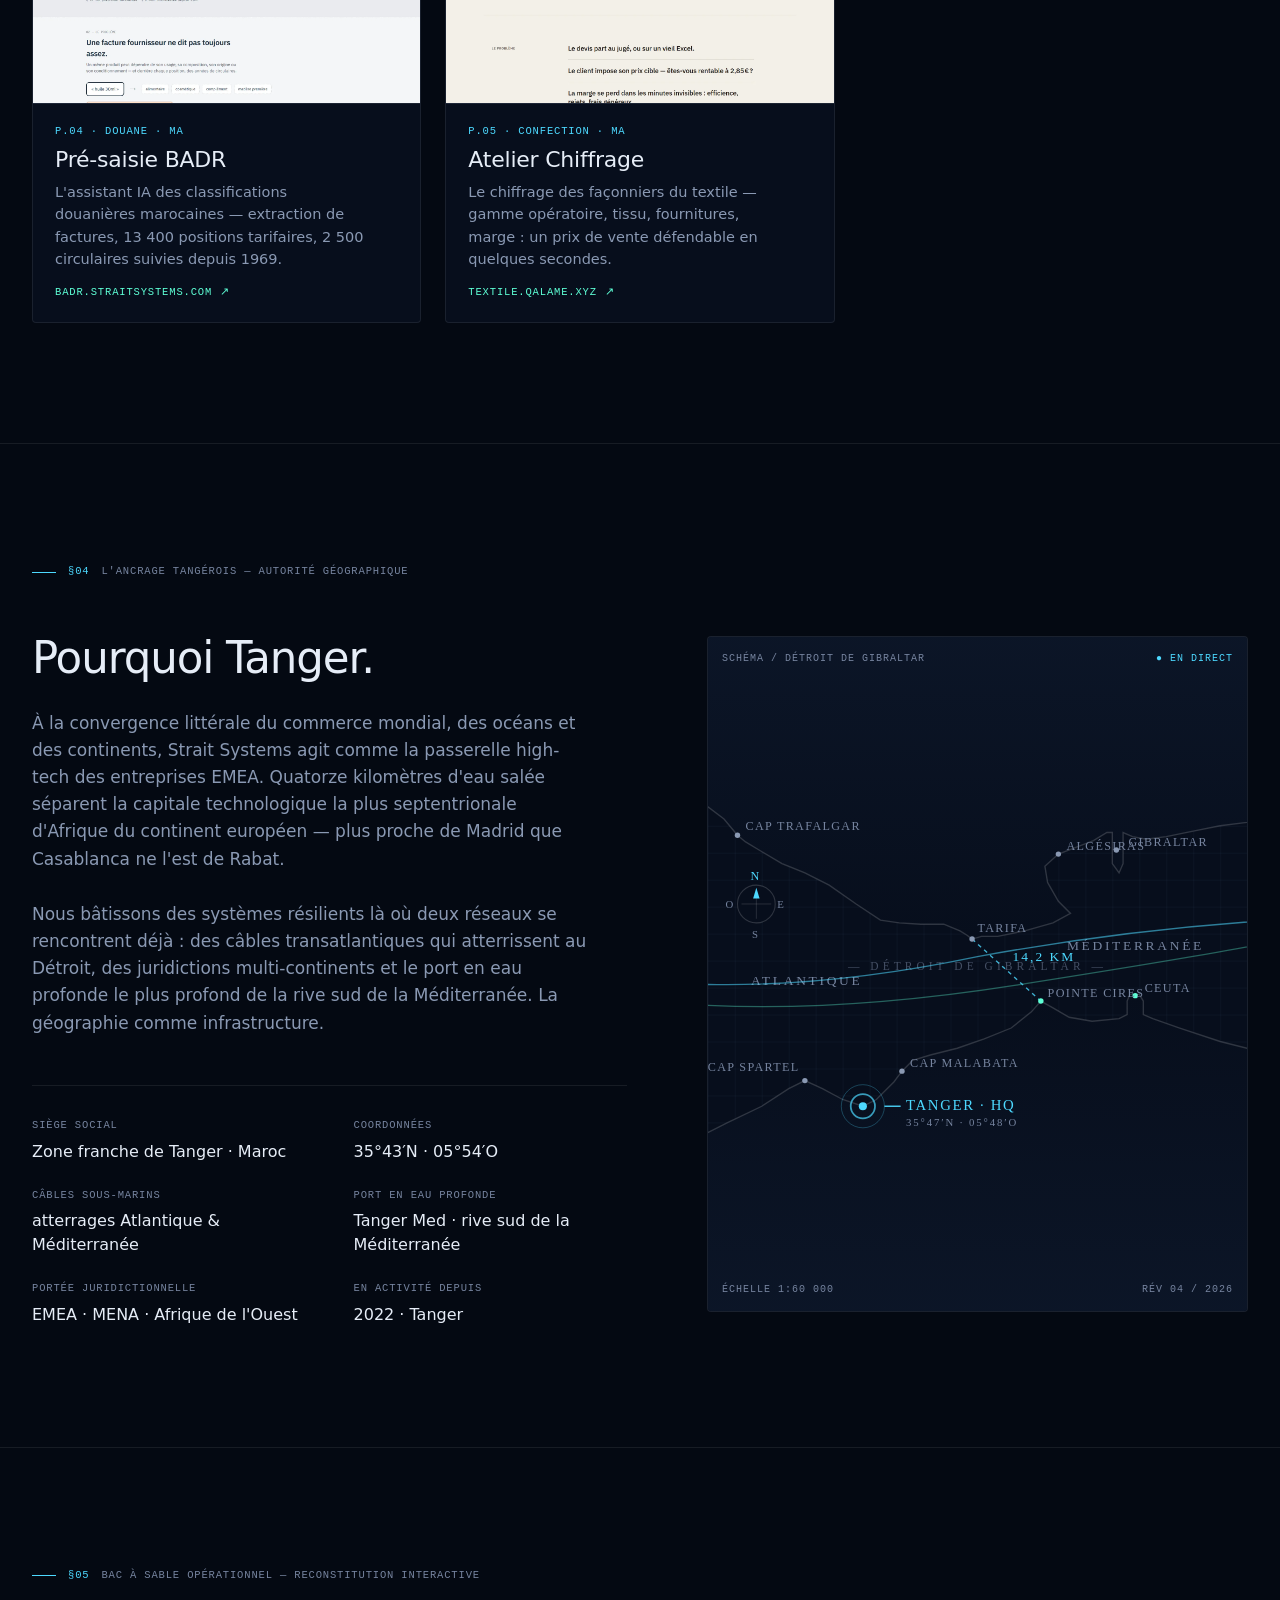
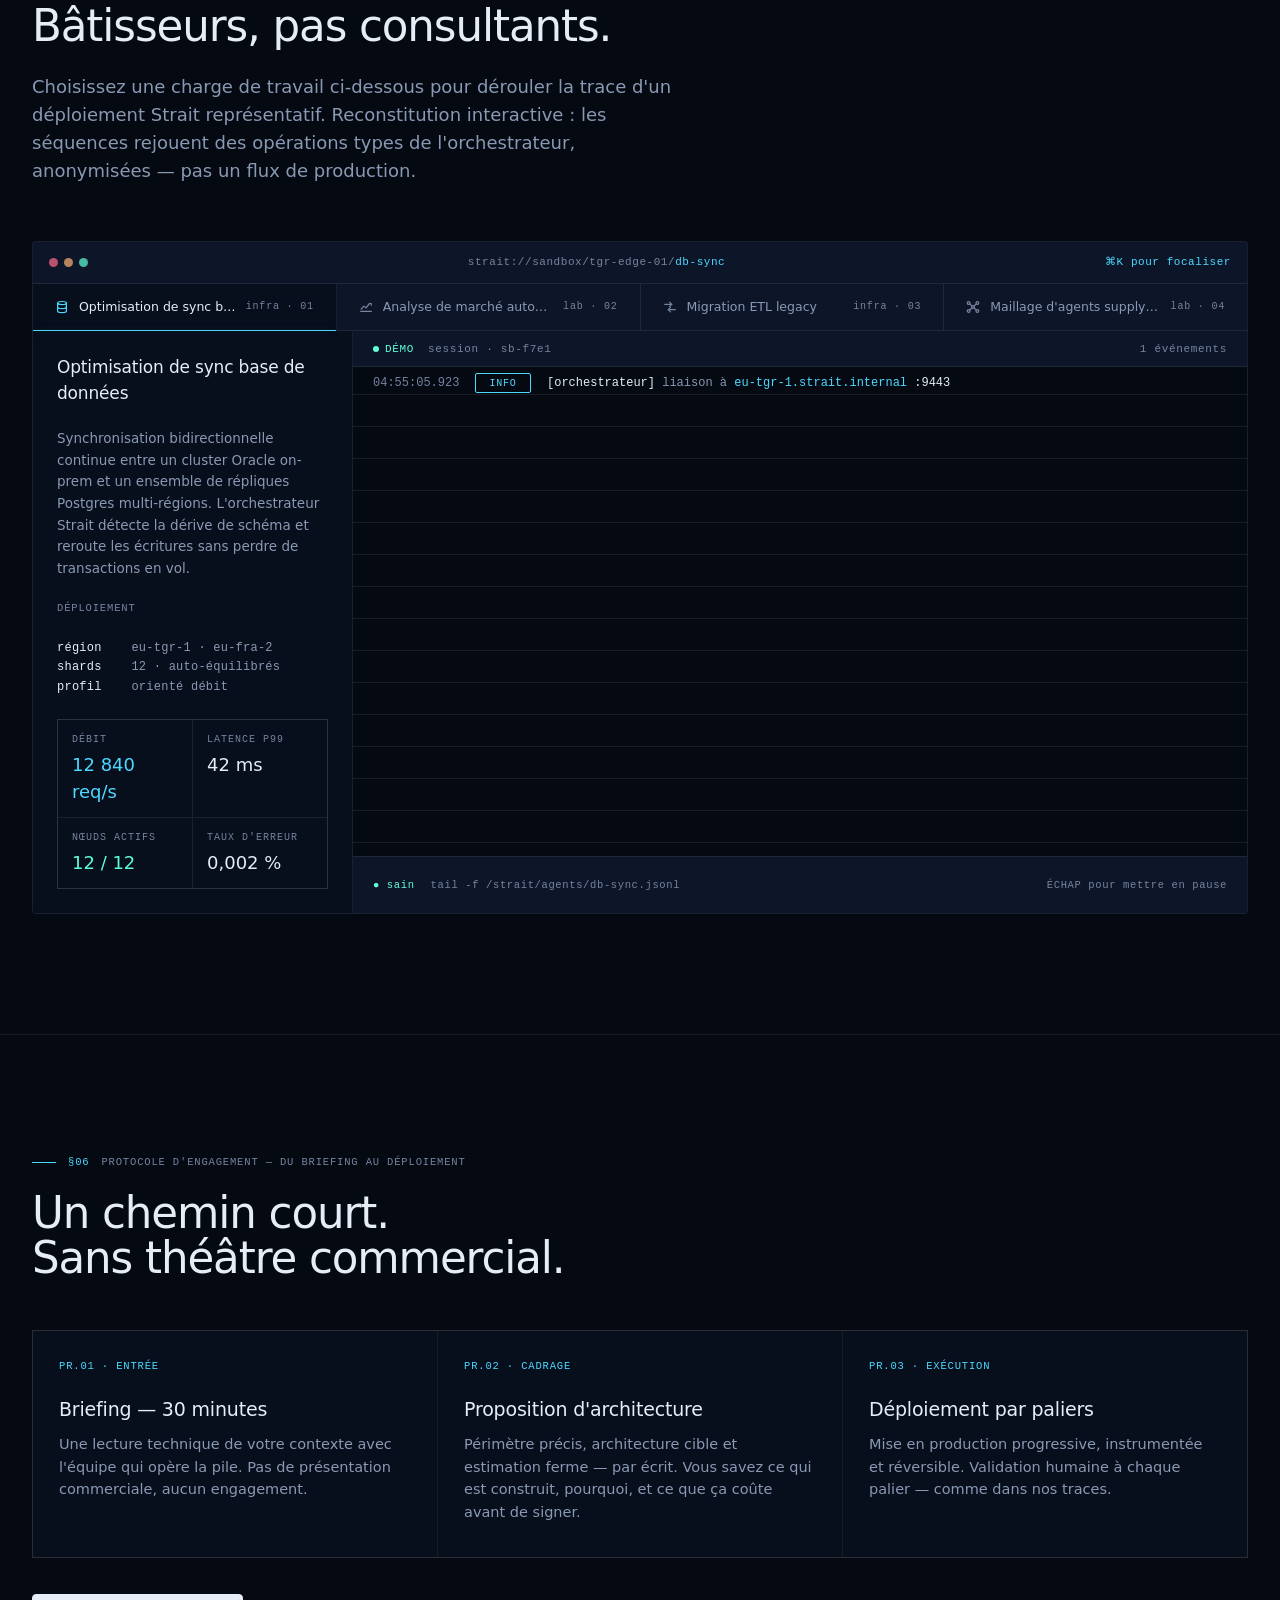
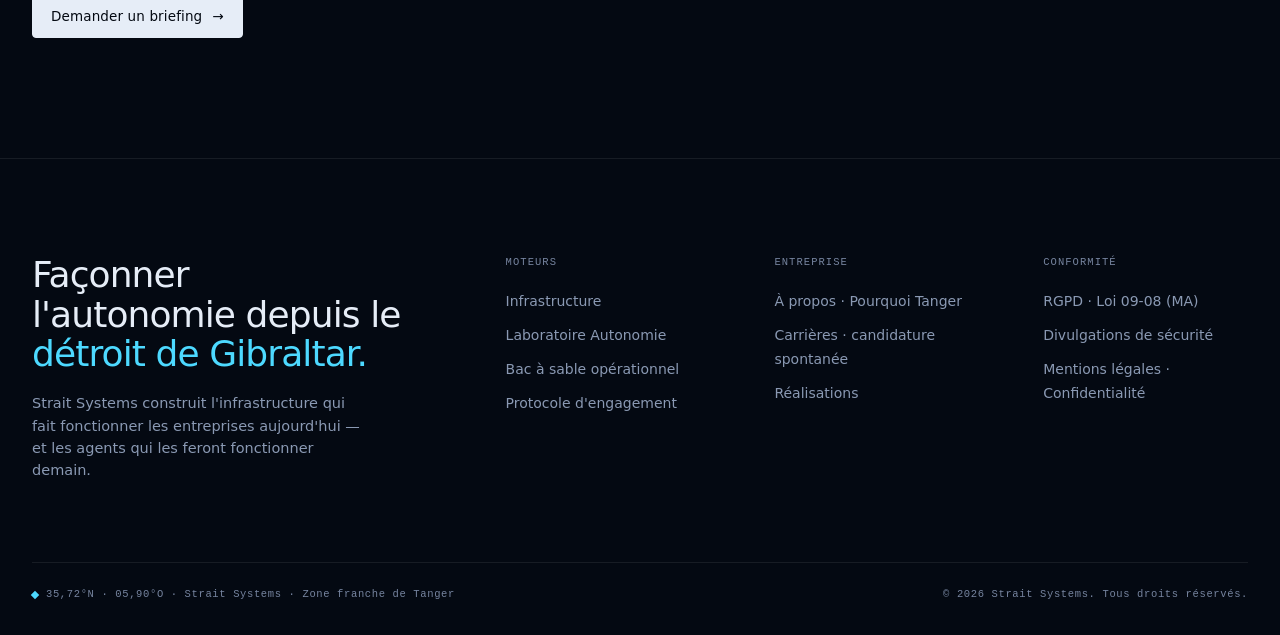
==== commit 5e349afb: "Réalisations: add Pré-saisie BADR & Atelier Chiffrage + a11y/perf pass - two new project cards with " ====
--- a/index.html
+++ b/index.html
@@ -29,6 +29,14 @@
   <meta name="twitter:description" content="Automatisation des workflows d'entreprise et agents IA autonomes, conçus à Tanger, au Maroc, pour l'EMEA." />
   <meta name="twitter:image" content="https://straitsystems.com/og-image.png" />
   <meta name="twitter:image:alt" content="Strait Systems — automatisation d'entreprise et agents IA autonomes, Tanger" />
+
+  <script>
+    // restore the visitor's theme choice before first paint (same key as app.js)
+    try {
+      var t = localStorage.getItem('strait.theme');
+      if (t === 'light' || t === 'dark') document.documentElement.setAttribute('data-theme', t);
+    } catch (e) {}
+  </script>
 
   <!-- fonts are self-hosted (see styles.css @font-face) — only the two
        above-the-fold faces are preloaded; the rest load on discovery -->
@@ -76,6 +84,7 @@
   </script>
 </head>
 <body>
+  <a class="skip-link" href="#main">Aller au contenu</a>
   <div class="backdrop-grid"></div>
 
   <div class="page">
@@ -126,6 +135,8 @@
         </div>
       </div>
     </nav>
+
+    <main id="main">
 
     <!-- ═══════════════════════════════ HERO · E4 VOLETS BLINDÉS ═══════════════════════════════ -->
     <section class="hero-e4" id="hero">
@@ -287,12 +298,12 @@
           <span>Réalisations — sélection de projets live</span>
         </div>
         <h2 class="section-title">
-          Architecture en production.<br/>Trois plateformes récentes.
+          Architecture en production.<br/>Cinq plateformes récentes.
         </h2>
         <p class="section-lede">
           Des sites livrés, en ligne, et qui tournent. Chaque projet répond
-          à une contrainte différente — vitesse, conversion, confiance —
-          mais partage la même discipline d'ingénierie.
+          à une contrainte différente — vitesse, conversion, confiance,
+          conformité, marge — mais partage la même discipline d'ingénierie.
         </p>
 
         <div class="projects">
@@ -349,6 +360,44 @@
               <p>Le flux de commandes entre commerces et fournisseurs marocains — conçu à Tanger.</p>
               <div class="project-link mono-xs">
                 silot.ma <span class="arrow">↗</span>
+              </div>
+            </div>
+          </a>
+
+          <a class="project" href="https://badr.straitsystems.com/" target="_blank" rel="noopener noreferrer">
+            <div class="project-shot">
+              <img
+                src="assets/projects/badr.webp"
+                alt="Pré-saisie BADR — assistant IA de classification douanière pour l'import au Maroc"
+                width="1440" height="900"
+                loading="lazy" decoding="async" />
+              <span class="project-shot-tag mono-xs"><i></i>en ligne</span>
+            </div>
+            <div class="project-meta">
+              <span class="project-tag mono-xs">P.04 · douane · MA</span>
+              <h3>Pré-saisie BADR</h3>
+              <p>L'assistant IA des classifications douanières marocaines — extraction de factures, 13 400 positions tarifaires, 2 500 circulaires suivies depuis 1969.</p>
+              <div class="project-link mono-xs">
+                badr.straitsystems.com <span class="arrow">↗</span>
+              </div>
+            </div>
+          </a>
+
+          <a class="project" href="https://textile.qalame.xyz/" target="_blank" rel="noopener noreferrer">
+            <div class="project-shot">
+              <img
+                src="assets/projects/atelier-chiffrage.webp"
+                alt="Atelier Chiffrage — chiffrage de modèles et prix de vente pour les façonniers marocains"
+                width="1440" height="900"
+                loading="lazy" decoding="async" />
+              <span class="project-shot-tag mono-xs"><i></i>en ligne</span>
+            </div>
+            <div class="project-meta">
+              <span class="project-tag mono-xs">P.05 · confection · MA</span>
+              <h3>Atelier Chiffrage</h3>
+              <p>Le chiffrage des façonniers du textile — gamme opératoire, tissu, fournitures, marge : un prix de vente défendable en quelques secondes.</p>
+              <div class="project-link mono-xs">
+                textile.qalame.xyz <span class="arrow">↗</span>
               </div>
             </div>
           </a>
@@ -564,8 +613,8 @@
             <div class="meta">⌘K pour focaliser</div>
           </header>
 
-          <nav class="sandbox-tabs" id="sandboxTabs">
-            <button class="sandbox-tab active" data-tab="db-sync">
+          <nav class="sandbox-tabs" id="sandboxTabs" role="tablist" aria-label="Scénarios de déploiement">
+            <button class="sandbox-tab active" data-tab="db-sync" id="sbTab-db-sync" role="tab" aria-selected="true" aria-controls="sandboxPanel">
               <svg class="tab-icon" viewBox="0 0 16 16" fill="none" stroke="currentColor" stroke-width="1.4" stroke-linecap="round" stroke-linejoin="round" aria-hidden="true">
                 <ellipse cx="8" cy="3.5" rx="5" ry="1.8"/>
                 <path d="M3 3.5v9c0 1 2.24 1.8 5 1.8s5-.8 5-1.8v-9"/>
@@ -574,7 +623,7 @@
               <span>Optimisation de sync base de données</span>
               <span class="tag">infra · 01</span>
             </button>
-            <button class="sandbox-tab" data-tab="market-agent">
+            <button class="sandbox-tab" data-tab="market-agent" id="sbTab-market-agent" role="tab" aria-selected="false" tabindex="-1" aria-controls="sandboxPanel">
               <svg class="tab-icon" viewBox="0 0 16 16" fill="none" stroke="currentColor" stroke-width="1.4" stroke-linecap="round" stroke-linejoin="round" aria-hidden="true">
                 <path d="M2 13h12"/>
                 <path d="M2.5 10.5l3-3.5 2.5 2 4-5"/>
@@ -583,7 +632,7 @@
               <span>Analyse de marché autonome</span>
               <span class="tag">lab · 02</span>
             </button>
-            <button class="sandbox-tab" data-tab="legacy-migration">
+            <button class="sandbox-tab" data-tab="legacy-migration" id="sbTab-legacy-migration" role="tab" aria-selected="false" tabindex="-1" aria-controls="sandboxPanel">
               <svg class="tab-icon" viewBox="0 0 16 16" fill="none" stroke="currentColor" stroke-width="1.4" stroke-linecap="round" stroke-linejoin="round" aria-hidden="true">
                 <path d="M2 5h8"/>
                 <path d="M7.5 2.5L10 5l-2.5 2.5"/>
@@ -593,7 +642,7 @@
               <span>Migration ETL legacy</span>
               <span class="tag">infra · 03</span>
             </button>
-            <button class="sandbox-tab" data-tab="supply-chain">
+            <button class="sandbox-tab" data-tab="supply-chain" id="sbTab-supply-chain" role="tab" aria-selected="false" tabindex="-1" aria-controls="sandboxPanel">
               <svg class="tab-icon" viewBox="0 0 16 16" fill="none" stroke="currentColor" stroke-width="1.4" stroke-linecap="round" stroke-linejoin="round" aria-hidden="true">
                 <circle cx="3" cy="3.5" r="1.6"/>
                 <circle cx="13" cy="3.5" r="1.6"/>
@@ -607,7 +656,7 @@
             </button>
           </nav>
 
-          <div class="sandbox-body">
+          <div class="sandbox-body" id="sandboxPanel" role="tabpanel" aria-labelledby="sbTab-db-sync">
             <aside class="sandbox-aside">
               <h3 id="sbTitle">Optimisation de sync base de données</h3>
               <p id="sbDesc">
@@ -713,6 +762,8 @@
       </div>
     </section>
 
+    </main>
+
     <!-- ═══════════════════════════════ FOOTER ═══════════════════════════════ -->
     <footer class="footer">
       <div class="container">
--- a/styles.css
+++ b/styles.css
@@ -46,14 +46,13 @@
 }
 
 :root {
-  /* Spacing scale — tweakable via panel */
+  /* Spacing scale */
   --space-unit: 8px;
   --section-pad: 120px;
   --gutter: 32px;
   --maxw: 1440px;
 
   /* Type scale */
-  --fs-display: clamp(48px, 6.6vw, 96px);
   --fs-h2: clamp(32px, 3.4vw, 52px);
   --fs-h3: 22px;
   --fs-body: 16px;
@@ -165,6 +164,22 @@
 button { font: inherit; color: inherit; }
 ::selection { background: var(--accent-glow); color: var(--fg); }
 
+/* ---------- SKIP LINK ---------- */
+.skip-link {
+  position: fixed;
+  left: 16px;
+  top: -56px;
+  z-index: 300;
+  padding: 10px 16px;
+  background: var(--bg-1);
+  border: 1px solid var(--line-strong);
+  border-radius: var(--r-md);
+  color: var(--fg);
+  font-size: 13.5px;
+  transition: top 160ms var(--ease);
+}
+.skip-link:focus-visible { top: 16px; }
+
 /* ---------- BACKDROP GRID ---------- */
 .backdrop-grid {
   position: fixed;
@@ -293,12 +308,19 @@
 .theme-toggle {
   width: 32px; height: 32px;
   display: grid; place-items: center;
+  position: relative;
   background: transparent;
   border: 1px solid var(--line);
   border-radius: var(--r-md);
   cursor: pointer;
   color: var(--fg-dim);
   transition: all 160ms var(--ease);
+}
+/* invisible hit-area extension — 32px visual, 44px touch target */
+.theme-toggle::before {
+  content: "";
+  position: absolute;
+  inset: -6px;
 }
 .theme-toggle:hover {
   color: var(--fg);
@@ -414,6 +436,7 @@
   position: relative;
   width: 100%;
   height: calc(100vh - 64px);
+  height: calc(100svh - 64px);
   min-height: 560px;
   max-height: 880px;
   overflow: hidden;
@@ -544,7 +567,7 @@
   font-size: 10.5px;
   letter-spacing: 0.14em;
   text-transform: uppercase;
-  color: #54607a;
+  color: #8a99b3;
   display: inline-flex;
   align-items: center;
   gap: 10px;
@@ -622,148 +645,6 @@
   background: rgba(255, 255, 255, 0.65);
   border-color: rgba(0, 123, 182, 0.32);
 }
-
-/* ---------- LEGACY HERO (kept for any tweaks panel previews) ---------- */
-.hero {
-  padding-top: 88px;
-  padding-bottom: 80px;
-  position: relative;
-  overflow: hidden;
-}
-
-.hero-grid {
-  display: grid;
-  grid-template-columns: 1.05fr 1fr;
-  gap: 80px;
-  align-items: center;
-}
-
-.hero-meta {
-  display: flex;
-  flex-direction: column;
-  gap: 8px;
-  margin-bottom: 40px;
-}
-.hero-meta-row {
-  display: flex;
-  gap: 32px;
-  color: var(--fg-faint);
-}
-.hero-meta-row span:first-child { color: var(--fg-dim); }
-
-.hero h1 {
-  font-size: var(--fs-display);
-  font-weight: 400;
-  letter-spacing: -0.035em;
-  line-height: 0.96;
-  text-wrap: balance;
-}
-.hero h1 em {
-  font-style: normal;
-  color: var(--accent);
-  position: relative;
-}
-.hero h1 em::after {
-  content: "";
-  position: absolute;
-  left: 0; right: 0; bottom: -2px;
-  height: 1px;
-  background: var(--accent);
-  opacity: 0.5;
-}
-
-.hero-sub {
-  margin-top: 28px;
-  font-size: 19px;
-  line-height: 1.55;
-  color: var(--fg-dim);
-  max-width: 56ch;
-}
-
-.hero-actions {
-  display: flex;
-  gap: 12px;
-  margin-top: 40px;
-  flex-wrap: wrap;
-}
-
-.hero-stats {
-  margin-top: 64px;
-  display: grid;
-  grid-template-columns: repeat(4, 1fr);
-  gap: 0;
-  border-top: 1px solid var(--line);
-}
-.hero-stat {
-  padding: 20px 16px 0 0;
-}
-.hero-stat-num {
-  font-size: 28px;
-  font-weight: 500;
-  letter-spacing: -0.02em;
-  color: var(--fg);
-  font-feature-settings: "tnum";
-  font-variant-numeric: tabular-nums;
-}
-.hero-stat-label {
-  margin-top: 4px;
-  color: var(--fg-faint);
-}
-
-/* ---------- HERO VISUAL — convergence grid ---------- */
-.convergence {
-  position: relative;
-  aspect-ratio: 1 / 1.05;
-  background: var(--bg-1);
-  border: 1px solid var(--line);
-  border-radius: var(--r-md);
-  overflow: hidden;
-  box-shadow:
-    inset 0 1px 0 rgba(255, 255, 255, 0.02),
-    0 30px 80px -30px rgba(0, 0, 0, 0.5);
-}
-
-.convergence::before {
-  content: "";
-  position: absolute;
-  inset: 0;
-  background-image:
-    linear-gradient(to right, var(--grid-line-strong) 1px, transparent 1px),
-    linear-gradient(to bottom, var(--grid-line-strong) 1px, transparent 1px);
-  background-size: 32px 32px;
-  pointer-events: none;
-}
-
-.convergence-corners > span {
-  position: absolute;
-  width: 14px; height: 14px;
-  border: 1px solid var(--accent);
-  pointer-events: none;
-}
-.convergence-corners > span:nth-child(1) { top: 10px; left: 10px; border-right: 0; border-bottom: 0; }
-.convergence-corners > span:nth-child(2) { top: 10px; right: 10px; border-left: 0; border-bottom: 0; }
-.convergence-corners > span:nth-child(3) { bottom: 10px; left: 10px; border-right: 0; border-top: 0; }
-.convergence-corners > span:nth-child(4) { bottom: 10px; right: 10px; border-left: 0; border-top: 0; }
-
-.convergence-label {
-  position: absolute;
-  font-family: "JetBrains Mono", monospace;
-  font-size: 10px;
-  letter-spacing: 0.1em;
-  text-transform: uppercase;
-  color: var(--fg-faint);
-  padding: 6px 10px;
-  background: var(--bg-1);
-}
-.convergence-label.tl { top: 22px; left: 36px; }
-.convergence-label.br { bottom: 22px; right: 36px; }
-.convergence-label.tr {
-  top: 22px; right: 36px;
-  color: var(--accent);
-  border: 1px solid var(--line-accent);
-}
-
-.convergence svg { position: absolute; inset: 0; width: 100%; height: 100%; }
 
 /* ---------- DUAL ENGINE ---------- */
 .dual {
@@ -1437,7 +1318,7 @@
 
 /* ---------- RESPONSIVE FALLBACKS (this is a desktop prototype) ---------- */
 @media (max-width: 1100px) {
-  .hero-grid, .anchor { grid-template-columns: 1fr; gap: 56px; }
+  .anchor { grid-template-columns: 1fr; gap: 56px; }
   .dual { grid-template-columns: 1fr; }
   .engine + .engine { border-left: 0; border-top: 1px solid var(--line); }
   .projects { grid-template-columns: 1fr 1fr; }
@@ -1465,6 +1346,7 @@
   /* ---------- HERO E4 ---------- */
   .hero-e4 {
     height: calc(100vh - 56px);
+    height: calc(100svh - 56px);
     min-height: 520px;
     max-height: none;
   }
@@ -1663,6 +1545,7 @@
   width: calc(100% - 40px);
   max-width: 540px;
   max-height: calc(100vh - 80px);
+  max-height: calc(100svh - 80px);
   overflow-y: auto;
   background: var(--bg-1);
   border: 1px solid var(--line-strong);
@@ -1728,6 +1611,7 @@
 }
 .channel-close {
   flex-shrink: 0;
+  position: relative;
   background: transparent;
   border: 1px solid var(--line-strong);
   border-radius: var(--r-sm);
@@ -1738,6 +1622,12 @@
   padding: 5px 8px;
   cursor: pointer;
   transition: color 160ms var(--ease), border-color 160ms var(--ease);
+}
+/* invisible hit-area extension — ~24px visual, 44px touch target */
+.channel-close::before {
+  content: "";
+  position: absolute;
+  inset: -10px;
 }
 .channel-close:hover { color: var(--accent); border-color: var(--accent); }
 
@@ -2008,3 +1898,19 @@
   .channel-console .log { height: 208px; }
   .channel-trace-actions { flex-direction: column; }
 }
+
+/* ========================================================================
+   REDUCED MOTION — global
+   The hero canvas loop and the modal entrances are already gated in their
+   own code; this covers everything ambient (pulsing dots, log entrances,
+   smooth scrolling).
+   ======================================================================== */
+@media (prefers-reduced-motion: reduce) {
+  html, .log { scroll-behavior: auto; }
+  .status-dot,
+  .hero-e4 .hud .dot,
+  .sandbox-console-head .live i,
+  .channel-console-head .live i,
+  .channel-secure i,
+  .log-line { animation: none; }
+}
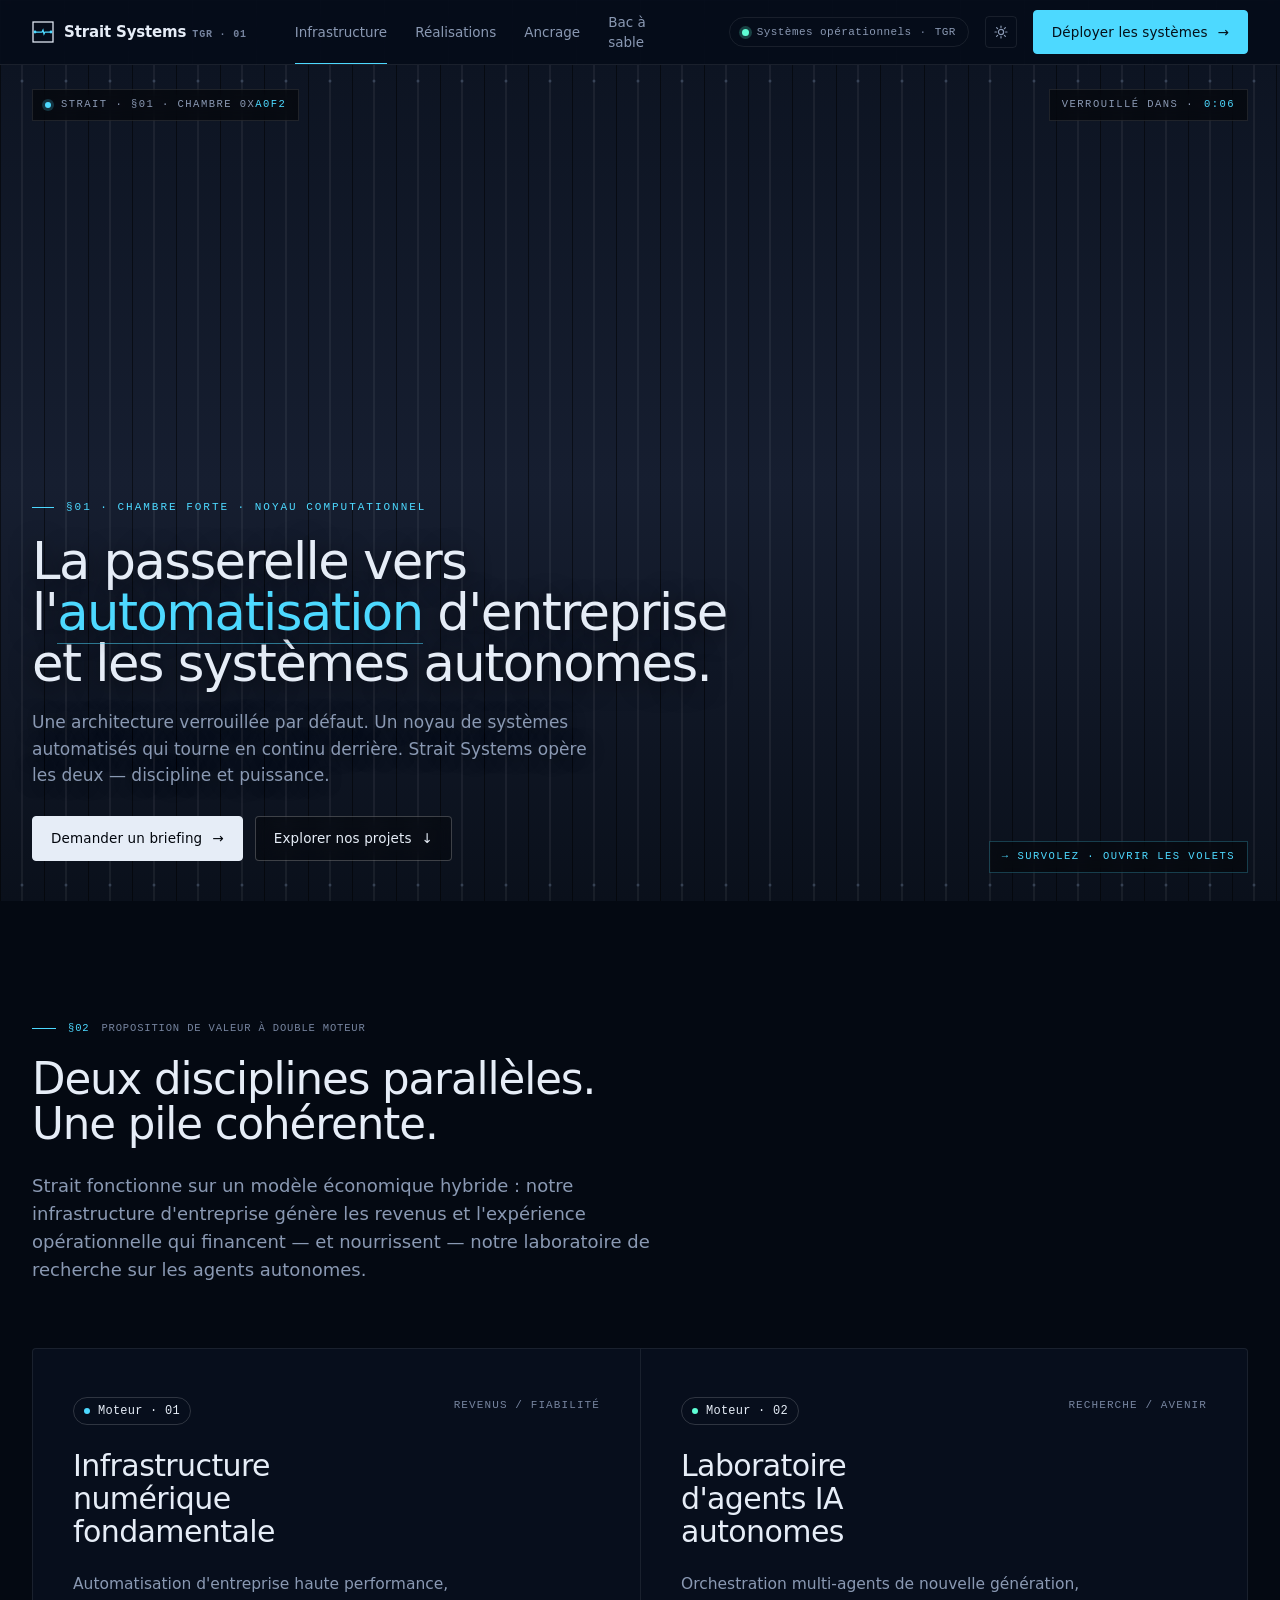
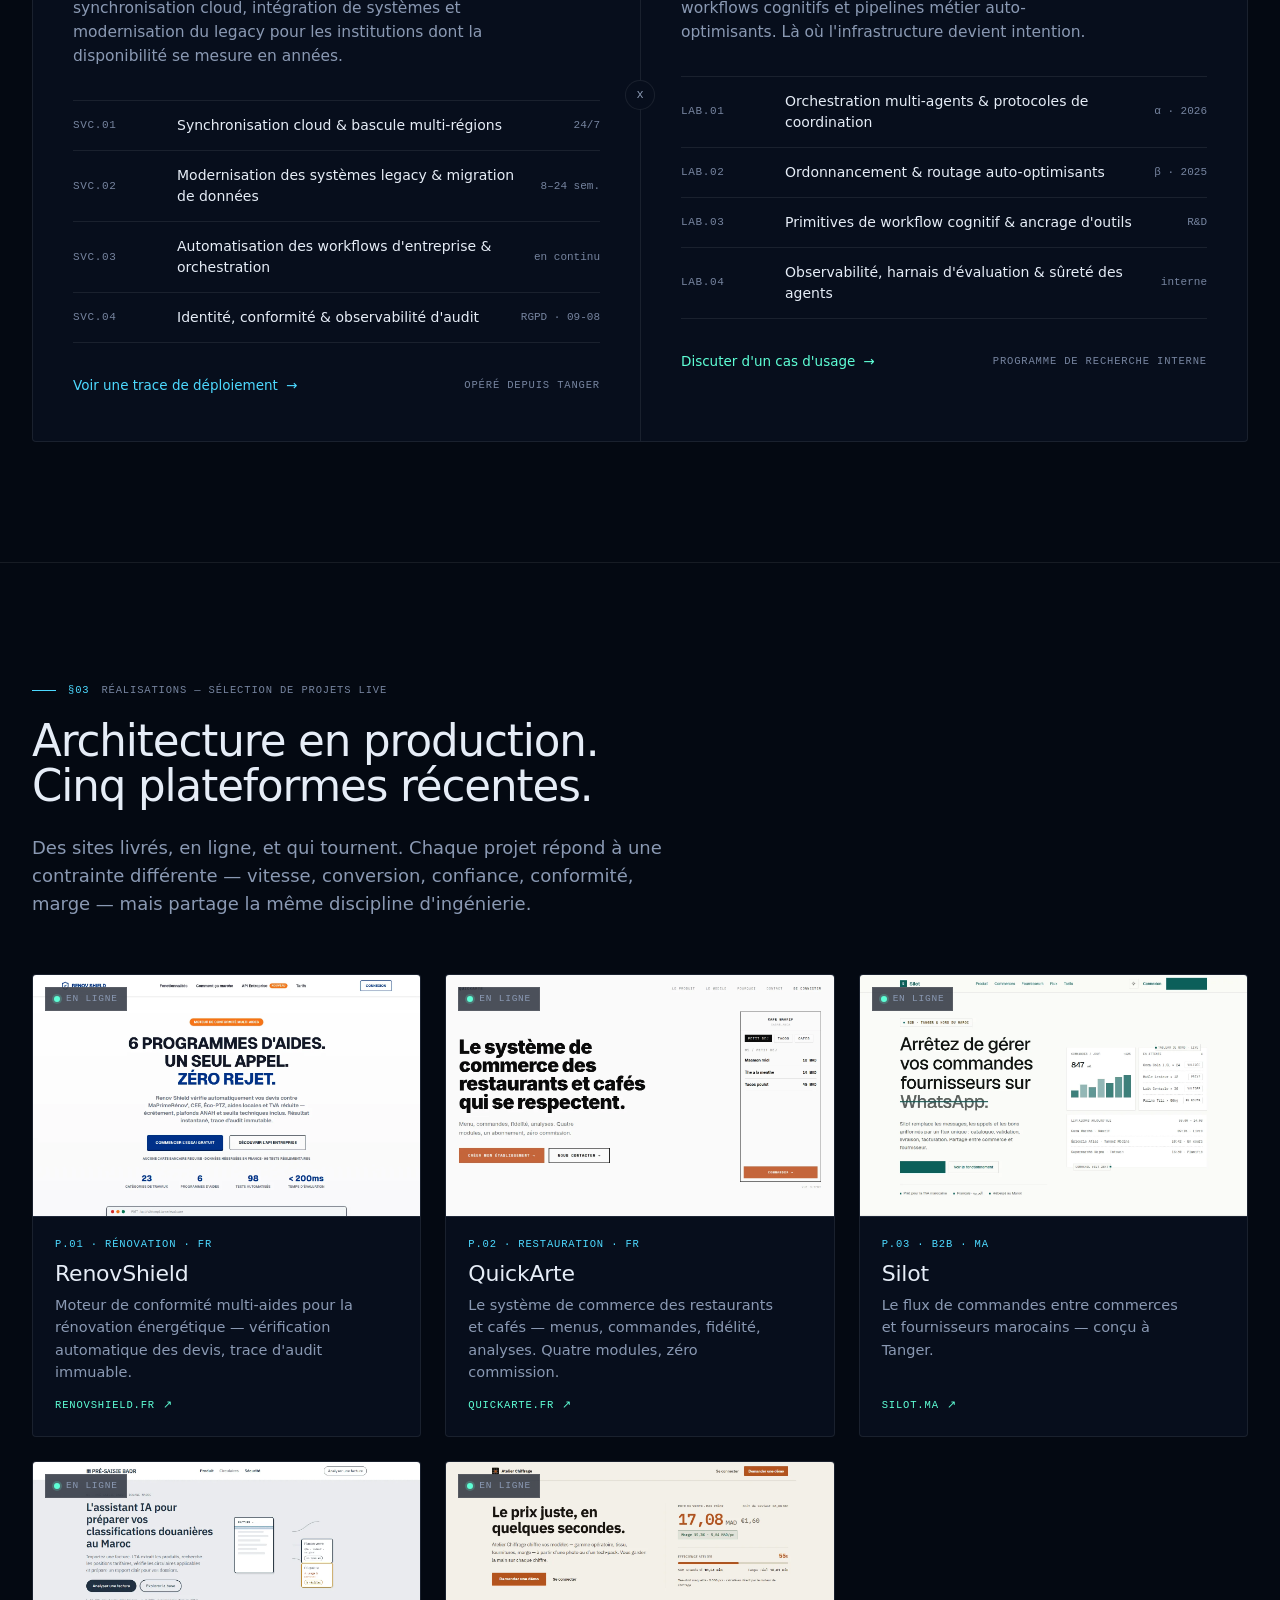
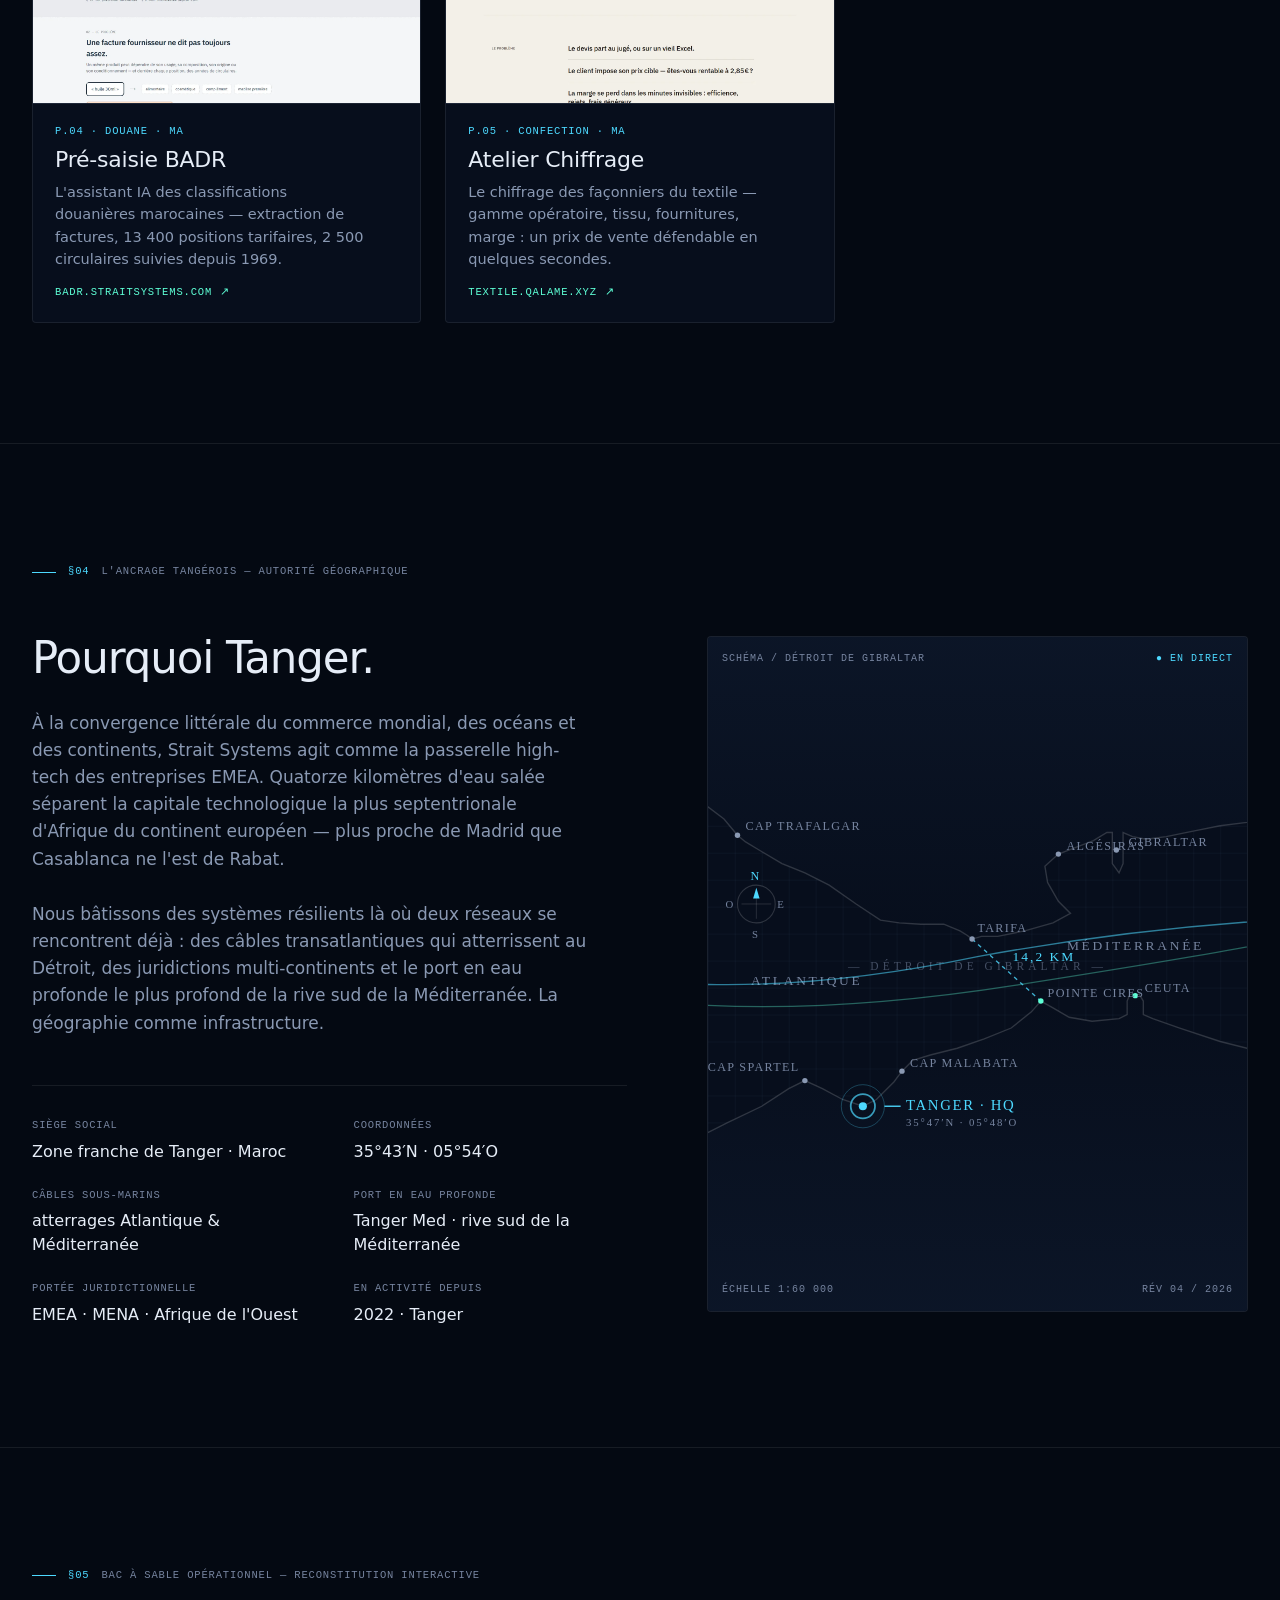
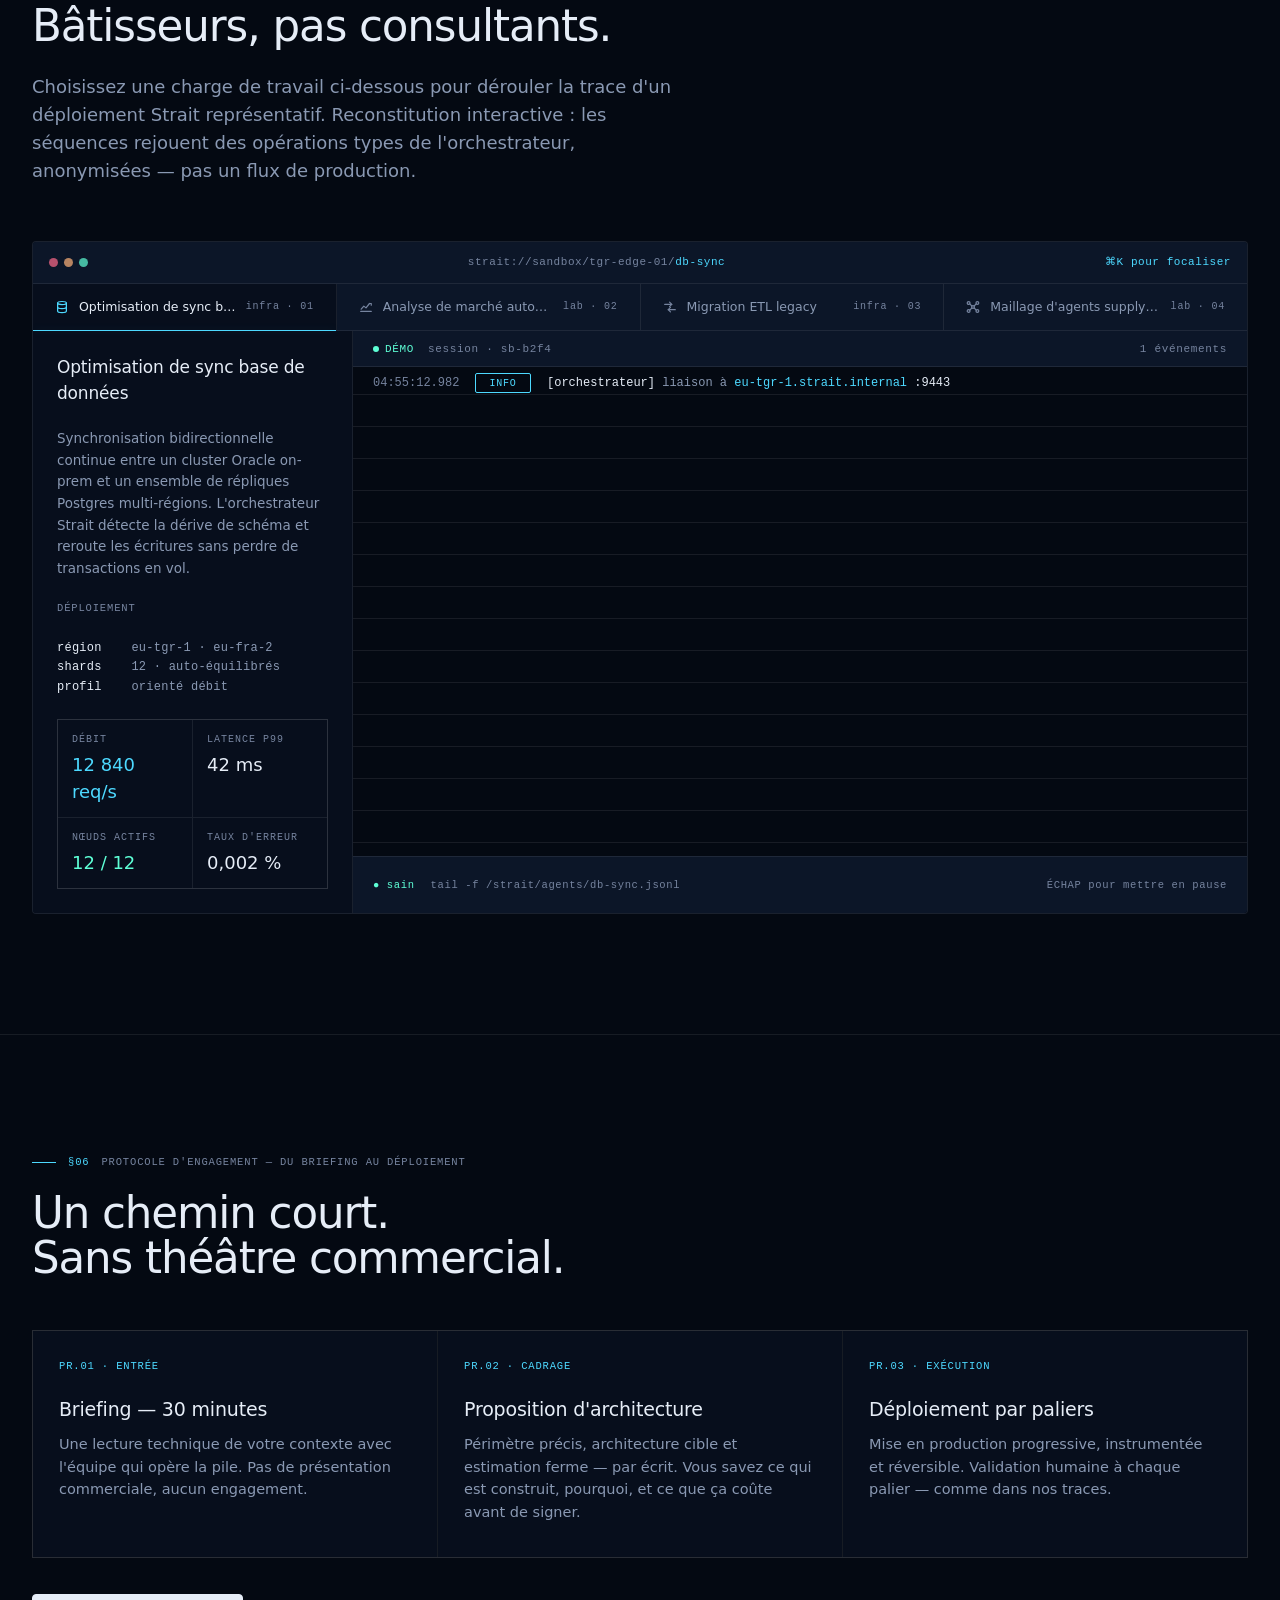
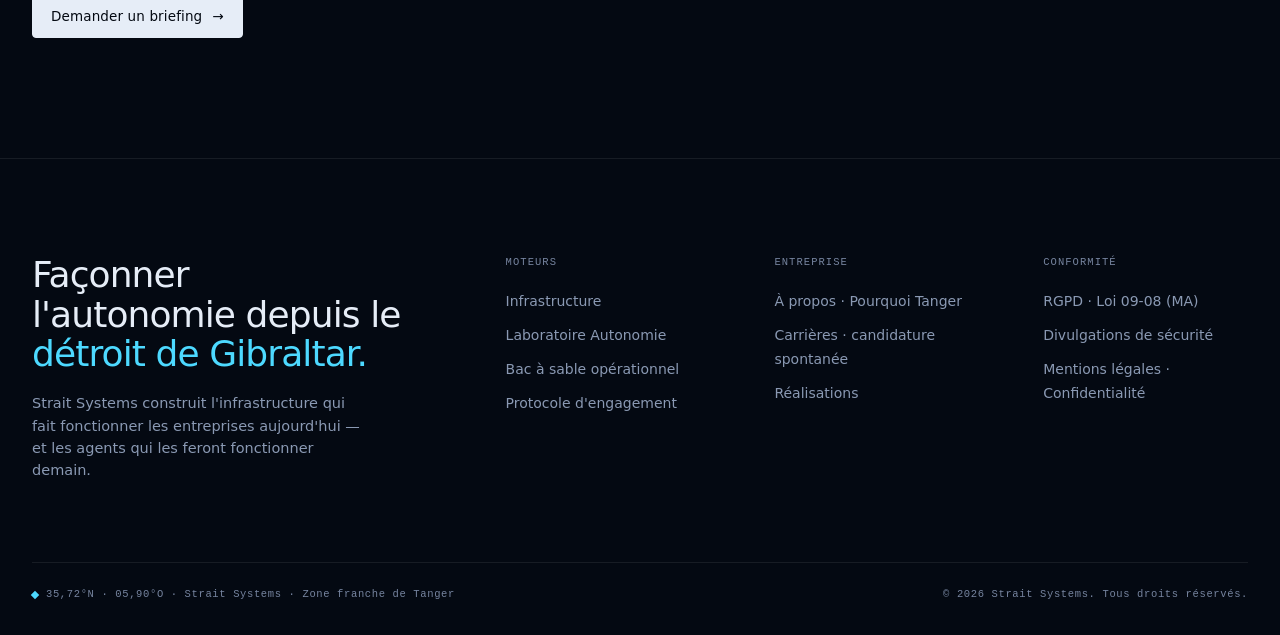
==== commit 07ef9adc: "Contact: replace personal address with contact@straitsystems.com Careers mailto, legal/GDPR/security" ====
--- a/index.html
+++ b/index.html
@@ -789,7 +789,7 @@
             <h4>Entreprise</h4>
             <ul>
               <li><a href="#ancrage">À propos · Pourquoi Tanger</a></li>
-              <li><a href="mailto:mohamed.zitan@straitsystems.com?subject=Candidature%20spontan%C3%A9e">Carrières · candidature spontanée</a></li>
+              <li><a href="mailto:contact@straitsystems.com?subject=Candidature%20spontan%C3%A9e">Carrières · candidature spontanée</a></li>
               <li><a href="#projets">Réalisations</a></li>
             </ul>
           </div>
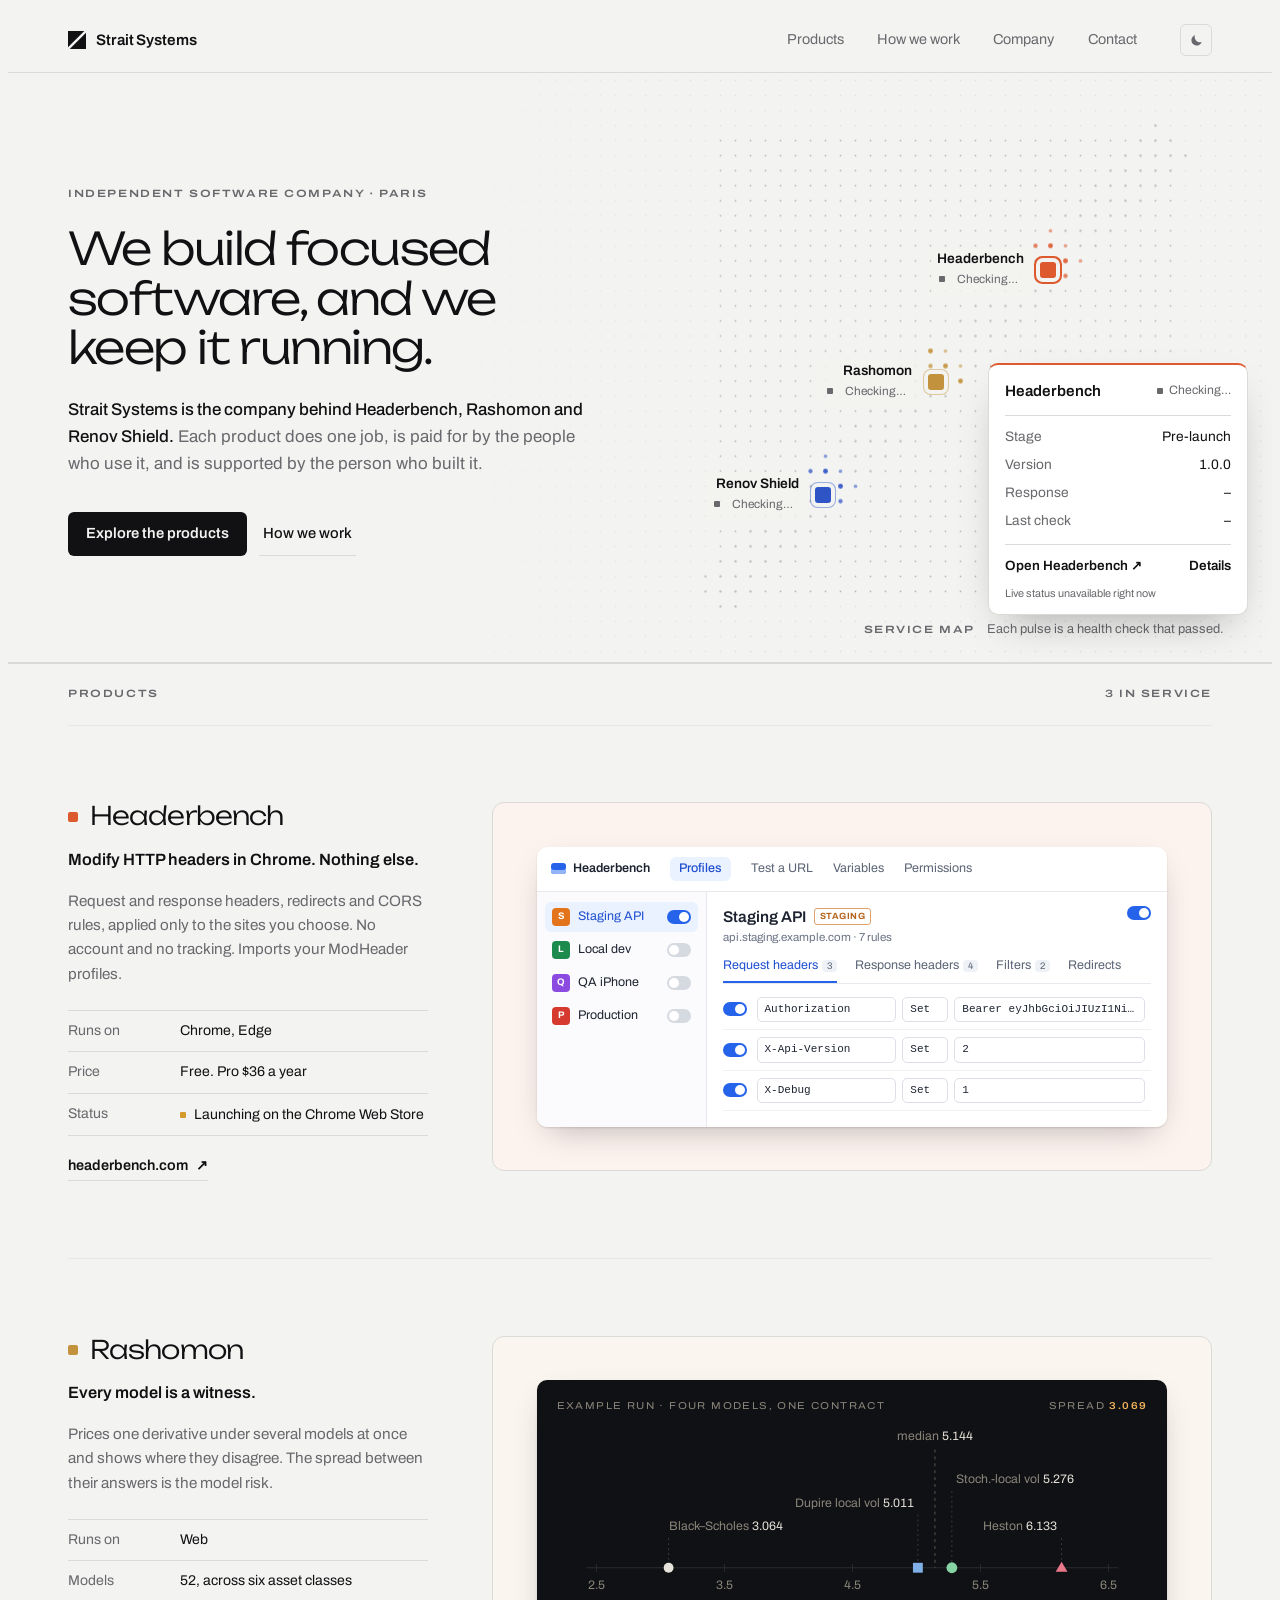
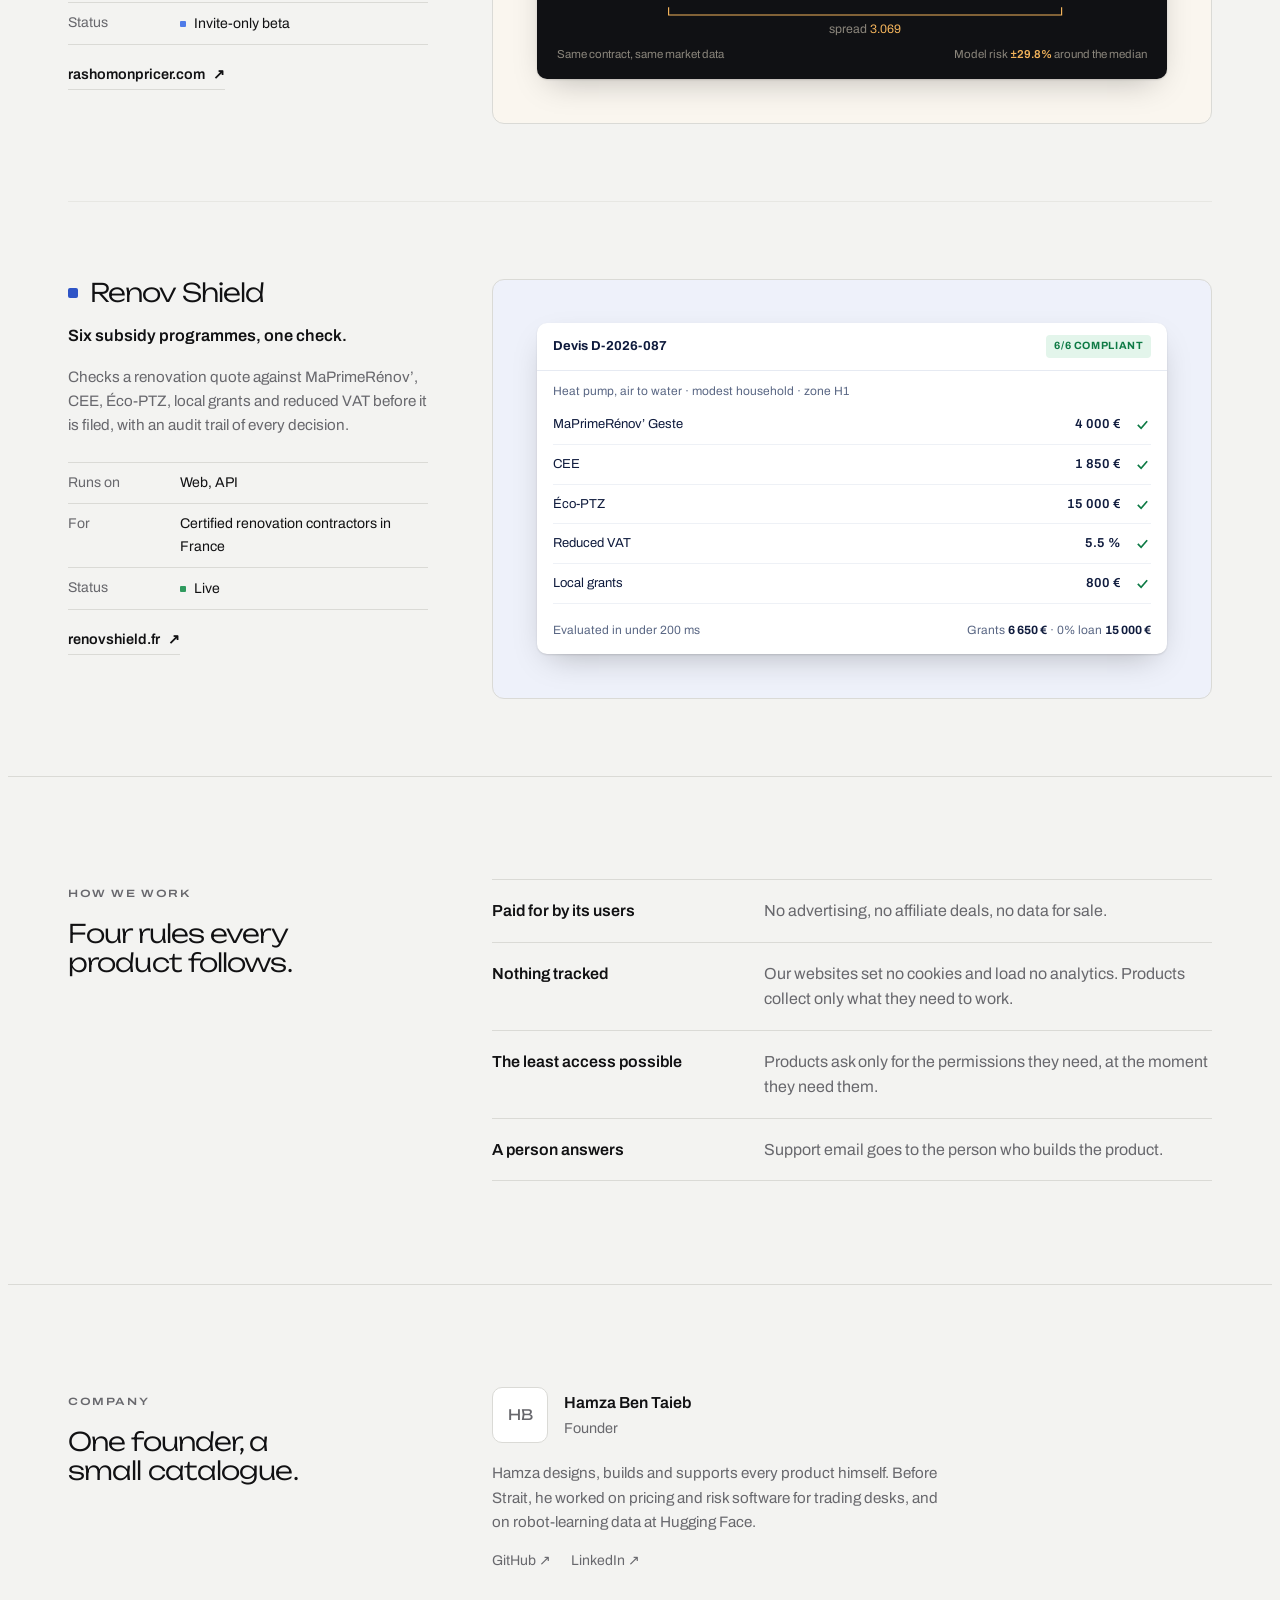
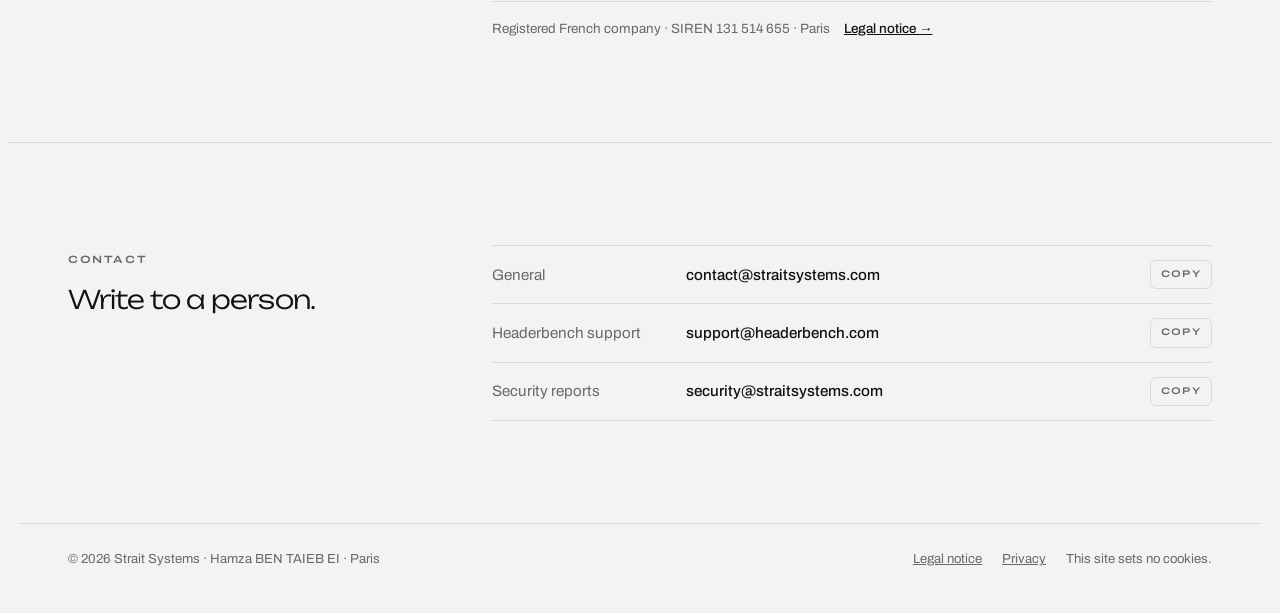
==== commit a618a4b7: "Rebuild as the Strait Systems parent-company site Ledger layout, live service map fed by a server-si" ====
--- a/index.html
+++ b/index.html
@@ -1,944 +1,688 @@
-<!DOCTYPE html>
-<html lang="fr" data-theme="dark">
+<!doctype html>
+<html lang="en">
 <head>
-  <meta charset="UTF-8" />
-  <meta name="viewport" content="width=device-width, initial-scale=1, viewport-fit=cover" />
-
-  <!-- ── SEO · primary ── -->
-  <title>Automatisation d'entreprise & agents IA | Strait Systems</title>
-  <meta name="description" content="Strait Systems conçoit l'automatisation des workflows d'entreprise et déploie des agents IA autonomes depuis la Zone Franche de Tanger, au Maroc, pour l'EMEA." />
-  <link rel="canonical" href="https://straitsystems.com/" />
-  <meta name="robots" content="index, follow" />
-
-  <!-- ── Open Graph ── -->
-  <meta property="og:type" content="website" />
-  <meta property="og:url" content="https://straitsystems.com/" />
-  <meta property="og:title" content="Automatisation d'entreprise & agents IA | Strait Systems" />
-  <meta property="og:description" content="Automatisation des workflows d'entreprise et agents IA autonomes, conçus à Tanger, au Maroc, pour l'EMEA." />
-  <meta property="og:site_name" content="Strait Systems" />
-  <meta property="og:locale" content="fr_FR" />
-  <meta property="og:image" content="https://straitsystems.com/og-image.png" />
-  <meta property="og:image:width" content="1200" />
-  <meta property="og:image:height" content="630" />
-  <meta property="og:image:alt" content="Strait Systems — automatisation d'entreprise et agents IA autonomes, Tanger" />
-
-  <!-- ── Twitter ── -->
-  <meta name="twitter:card" content="summary_large_image" />
-  <meta name="twitter:url" content="https://straitsystems.com/" />
-  <meta name="twitter:title" content="Automatisation d'entreprise & agents IA | Strait Systems" />
-  <meta name="twitter:description" content="Automatisation des workflows d'entreprise et agents IA autonomes, conçus à Tanger, au Maroc, pour l'EMEA." />
-  <meta name="twitter:image" content="https://straitsystems.com/og-image.png" />
-  <meta name="twitter:image:alt" content="Strait Systems — automatisation d'entreprise et agents IA autonomes, Tanger" />
-
-  <script>
-    // restore the visitor's theme choice before first paint (same key as app.js)
-    try {
-      var t = localStorage.getItem('strait.theme');
-      if (t === 'light' || t === 'dark') document.documentElement.setAttribute('data-theme', t);
-    } catch (e) {}
-  </script>
-
-  <!-- fonts are self-hosted (see styles.css @font-face) — only the two
-       above-the-fold faces are preloaded; the rest load on discovery -->
-  <link rel="preload" href="fonts/space-grotesk-latin-400-normal.woff2" as="font" type="font/woff2" crossorigin />
-  <link rel="preload" href="fonts/jetbrains-mono-latin-400-normal.woff2" as="font" type="font/woff2" crossorigin />
-  <link rel="icon" type="image/svg+xml" href="/favicon.svg" />
-  <link rel="shortcut icon" href="/favicon.svg" />
-  <link rel="stylesheet" href="styles.css" />
-
-  <!-- ── Structured data ── -->
-  <script type="application/ld+json">
-  {
-    "@context": "https://schema.org",
-    "@graph": [
-      {
-        "@type": "ProfessionalService",
-        "@id": "https://straitsystems.com/#organization",
-        "name": "Strait Systems",
-        "url": "https://straitsystems.com/",
-        "logo": "https://straitsystems.com/favicon.svg",
-        "image": "https://straitsystems.com/og-image.png",
-        "description": "Strait Systems conçoit l'automatisation des workflows d'entreprise et déploie des agents IA autonomes depuis la Zone Franche de Tanger, au Maroc.",
-        "address": {
-          "@type": "PostalAddress",
-          "streetAddress": "Zone Franche de Tanger",
-          "addressLocality": "Tanger",
-          "addressCountry": "MA"
-        },
-        "geo": {
-          "@type": "GeoCoordinates",
-          "latitude": 35.72,
-          "longitude": -5.90
-        },
-        "areaServed": ["MA", "EMEA", "MENA"]
-      },
-      {
-        "@type": "WebSite",
-        "@id": "https://straitsystems.com/#website",
-        "name": "Strait Systems",
-        "url": "https://straitsystems.com/",
-        "publisher": { "@id": "https://straitsystems.com/#organization" }
-      }
-    ]
-  }
-  </script>
+<meta charset="utf-8">
+<meta name="viewport" content="width=device-width,initial-scale=1">
+<title>Strait Systems</title>
+<meta name="description" content="Strait Systems is an independent software company in Paris. We build focused products like Headerbench, Rashomon and Renov Shield, and we keep them running.">
+<link rel="canonical" href="https://straitsystems.com/">
+<link rel="icon" href="/favicon.svg" type="image/svg+xml">
+<meta name="theme-color" content="#F3F3F1" media="(prefers-color-scheme: light)">
+<meta name="theme-color" content="#0F0F11" media="(prefers-color-scheme: dark)">
+<meta property="og:type" content="website">
+<meta property="og:site_name" content="Strait Systems">
+<meta property="og:title" content="Strait Systems">
+<meta property="og:description" content="Strait Systems is an independent software company in Paris. We build focused products like Headerbench, Rashomon and Renov Shield, and we keep them running.">
+<meta property="og:url" content="https://straitsystems.com/">
+<meta property="og:image" content="https://straitsystems.com/og-image.png">
+<meta name="twitter:card" content="summary_large_image">
+<link rel="preload" href="/fonts/unbounded-latin-var.woff2" as="font" type="font/woff2" crossorigin>
+<link rel="preload" href="/fonts/archivo-latin-var.woff2" as="font" type="font/woff2" crossorigin>
+<style>
+@font-face{font-family:"Unbounded";font-style:normal;font-weight:200 700;font-display:swap;src:url(/fonts/unbounded-latin-var.woff2) format("woff2")}
+@font-face{font-family:"Archivo";font-style:normal;font-weight:100 900;font-stretch:62% 125%;font-display:swap;src:url(/fonts/archivo-latin-var.woff2) format("woff2")}
+</style>
+<style>
+/* Layout: a precise ledger. Neutral frame, hairlines, small confident type.
+   Signature: the Strait mark as an object; its channel carries the three product colours and opens under the cursor.
+   Radius rule: nothing above 12px. */
+:root{
+  --bg:#F3F3F1; --surface:#FFFFFF; --fg:#111113; --muted:#68686D; --line:#DADAD6; --line-2:#E7E7E3;
+  --mark-a:#111113; --mark-b:#3A3A40;
+  --hb:#DD5A2E; --ra:#C3923C; --rs:#2E54C6;
+  --tint:8%;
+  --display:"Unbounded", "Arial Black", Arial, sans-serif;
+  --text:"Archivo", "Helvetica Neue", Arial, sans-serif;
+  --wrap:1240px; --gutter:clamp(16px,4vw,48px);
+  --r-sm:6px; --r:10px; --r-lg:12px;
+}
+@media (prefers-color-scheme: dark){
+  :root:not([data-theme="light"]){--bg:#0F0F11; --surface:#17171A; --fg:#ECECE9; --muted:#8E8E94; --line:#29292E; --line-2:#202024; --mark-a:#ECECE9; --mark-b:#9A9AA0; --tint:14%; color-scheme:dark}
+}
+:root[data-theme="dark"]{--bg:#0F0F11; --surface:#17171A; --fg:#ECECE9; --muted:#8E8E94; --line:#29292E; --line-2:#202024; --mark-a:#ECECE9; --mark-b:#9A9AA0; --tint:14%; color-scheme:dark}
+
+*{box-sizing:border-box}
+body{background:var(--bg);color:var(--fg);font-family:var(--text);font-size:16px;line-height:1.6;-webkit-font-smoothing:antialiased;text-rendering:optimizeLegibility}
+a{color:inherit}
+:focus-visible{outline:2px solid var(--fg);outline-offset:3px;border-radius:2px}
+h1,h2,h3,h4,p{margin:0;font-weight:inherit}
+h1,h2,h3{text-wrap:balance}
+.wrap{max-width:var(--wrap);margin-inline:auto;padding-inline:var(--gutter)}
+.cap{font-stretch:125%;font-weight:600;font-size:.66rem;letter-spacing:.15em;text-transform:uppercase;color:var(--muted)}
+.disp{font-family:var(--display);font-weight:300;letter-spacing:-.035em}
+
+/* bar */
+.bar{border-bottom:1px solid var(--line)}
+.bar .wrap{display:flex;justify-content:space-between;align-items:center;gap:20px;height:64px}
+.brand{display:flex;align-items:center;gap:10px;text-decoration:none;font-weight:600;font-size:.95rem;letter-spacing:-.005em}
+.brand svg{width:18px;height:18px}
+.bar nav{display:flex;gap:clamp(16px,2.6vw,34px);font-size:.9rem}
+.bar nav a{text-decoration:none;color:var(--muted);transition:color .2s}
+.bar nav a:hover{color:var(--fg)}
+@media (max-width:600px){.bar nav a:not(:last-of-type){display:none}}
+.theme{display:inline-grid;place-items:center;width:32px;height:32px;margin-left:clamp(4px,1vw,10px);border:1px solid var(--line);border-radius:var(--r-sm);background:none;color:var(--muted);cursor:pointer;padding:0;align-self:center}
+.theme:hover{color:var(--fg);border-color:var(--muted)}
+.theme svg{width:15px;height:15px}
+.theme .sun{display:none}
+:root[data-theme="dark"] .theme .sun{display:block}:root[data-theme="dark"] .theme .moon{display:none}
+@media (prefers-color-scheme: dark){:root:not([data-theme="light"]) .theme .sun{display:block}:root:not([data-theme="light"]) .theme .moon{display:none}}
+.bar nav{align-items:center}
+
+
+/* hero */
+.hero .wrap{display:grid;grid-template-columns:minmax(0,7fr) minmax(0,5fr);gap:clamp(40px,6vw,96px);align-items:center;padding-block:clamp(56px,8vw,112px)}
+@media (max-width:880px){.hero .wrap{grid-template-columns:minmax(0,1fr)}}
+.hero h1{font-size:clamp(2rem,3.5vw,3.1rem);line-height:1.1;margin-top:20px;max-width:14em}
+.hero .sub{margin-top:24px;font-size:1.08rem;color:var(--muted);max-width:33em}
+.hero .sub b{color:var(--fg);font-weight:500}
+.act{display:flex;flex-wrap:wrap;gap:12px;align-items:center;margin-top:34px}
+.btn{display:inline-flex;align-items:center;gap:10px;height:44px;padding:0 18px;border-radius:var(--r-sm);text-decoration:none;font-weight:600;font-size:.92rem;background:var(--fg);color:var(--bg);transition:opacity .2s}
+.btn:hover{opacity:.86}
+.ghost{text-decoration:none;font-size:.92rem;font-weight:500;padding:10px 4px;border-bottom:1px solid var(--line);transition:border-color .2s}
+.ghost:hover{border-color:var(--fg)}
+.mark-wrap{display:grid;justify-items:center;gap:16px}
+.mark{width:min(100%,360px);aspect-ratio:1;display:block;overflow:visible;touch-action:none}
+.mark .a,.mark .b{transition:transform .5s cubic-bezier(.2,.7,.1,1)}
+.mark-cap{font-size:.78rem;color:var(--muted);text-align:center;max-width:24em}
+.mark-cap i{font-style:normal;font-weight:600;color:var(--fg)}
+@media (max-width:880px){.mark{width:min(64%,260px)}.mark-wrap{justify-items:start}.mark-cap{text-align:left}}
+
+/* section heads */
+.sec{border-top:1px solid var(--line)}
+.head{display:flex;justify-content:space-between;align-items:baseline;gap:16px;padding-block:22px}
+
+/* products */
+.prod{display:grid;grid-template-columns:minmax(0,4fr) minmax(0,8fr);gap:clamp(28px,5vw,72px);padding-block:clamp(40px,6vw,80px);border-top:1px solid var(--line-2)}
+@media (max-width:900px){.prod{grid-template-columns:minmax(0,1fr)}}
+.meta{display:flex;flex-direction:column;gap:18px;min-width:0}
+.pname{display:flex;align-items:center;gap:12px}
+.pname h3{font-size:clamp(1.4rem,2vw,1.8rem);line-height:1.1}
+.dot{width:10px;height:10px;border-radius:2px;background:var(--c);flex:none}
+.line{font-weight:600;font-size:1.02rem;line-height:1.35}
+.desc{color:var(--muted);font-size:.95rem;max-width:30em}
+.spec{display:grid;grid-template-columns:7em minmax(0,1fr);margin:6px 0 0;border-top:1px solid var(--line)}
+.spec dt,.spec dd{margin:0;padding:9px 0;border-bottom:1px solid var(--line);font-size:.88rem}
+.spec dt{color:var(--muted)}
+.spec dd{font-variant-numeric:tabular-nums}
+.state{display:inline-flex;align-items:center;gap:8px}
+.state::before{content:"";width:6px;height:6px;border-radius:1px;background:var(--s)}
+.live{--s:#2F9A5E}.review{--s:#D49A2A}.beta{--s:#4F7BE8}
+.go{align-self:flex-start;display:inline-flex;gap:8px;text-decoration:none;font-weight:600;font-size:.9rem;border-bottom:1px solid var(--line);padding-bottom:3px;transition:border-color .2s}
+.go:hover{border-color:var(--c)}
+.shot{min-width:0;background:color-mix(in srgb,var(--c) var(--tint),var(--surface));border:1px solid var(--line);border-radius:var(--r-lg);padding:clamp(14px,3.4vw,44px);align-self:start}
+.win{border-radius:var(--r);overflow:hidden;box-shadow:0 1px 2px rgba(0,0,0,.12),0 12px 32px -12px rgba(0,0,0,.28)}
+@media (prefers-reduced-motion:no-preference){.win{transition:transform .5s cubic-bezier(.2,.7,.1,1),box-shadow .5s}.prod:hover .win{transform:translateY(-4px);box-shadow:0 1px 2px rgba(0,0,0,.12),0 24px 48px -16px rgba(0,0,0,.32)}}
+.hb{--c:var(--hb)}.ra{--c:var(--ra)}.rs{--c:var(--rs)}
+
+/* Headerbench window (light UI, as shipped) */
+.hbw{background:#fff;color:#1D2330;font-size:12.5px;line-height:1.4}
+.hbw .tb{display:flex;align-items:center;gap:20px;padding:10px 14px;border-bottom:1px solid #E7E9EE;color:#5B6474;white-space:nowrap;overflow:hidden}
+.hbw .logo{display:flex;align-items:center;gap:7px;color:#1D2330;font-weight:600}
+.hbw .logo i{width:15px;height:11px;border-radius:3px;background:#2563EB;box-shadow:inset 0 -4px 0 #93B4F8}
+.hbw .tb .on{color:#1E4FD0;background:#EAF1FF;padding:3px 9px;border-radius:6px;font-weight:500}
+.hbw .body{display:grid;grid-template-columns:170px minmax(0,1fr)}
+.hbw .side{border-right:1px solid #E7E9EE;padding:10px 8px;display:grid;gap:3px;align-content:start;background:#FBFBFD}
+.hbw .pf{display:grid;grid-template-columns:18px minmax(0,1fr) auto;gap:8px;align-items:center;padding:6px 7px;border-radius:6px}
+.hbw .pf.sel{background:#EAF1FF;color:#1E4FD0}
+.hbw .pf .ic{width:18px;height:18px;border-radius:4px;color:#fff;font-size:9.5px;font-weight:700;display:grid;place-items:center}
+.hbw .main{padding:14px 16px 16px;min-width:0}
+.hbw .ph{display:flex;justify-content:space-between;align-items:flex-start;gap:12px}
+.hbw .ph h4{font-size:15.5px;font-weight:600;display:flex;align-items:center;gap:8px}
+.hbw .badge{font-size:9px;font-weight:700;letter-spacing:.06em;border:1px solid #E0A06A;color:#B5651D;padding:1px 5px;border-radius:3px}
+.hbw .sub{color:#6B7384;font-size:11.5px;margin-top:2px}
+.hbw .tabs{display:flex;gap:18px;margin-top:12px;border-bottom:1px solid #E7E9EE;color:#5B6474;white-space:nowrap;overflow:hidden}
+.hbw .tabs span{padding-bottom:8px}
+.hbw .tabs .on{color:#1E4FD0;box-shadow:inset 0 -2px 0 #2563EB}
+.hbw .tabs em{font-style:normal;font-size:9.5px;background:#EEF1F6;color:#5B6474;border-radius:4px;padding:1px 5px;margin-left:4px}
+.hbw table{width:100%;border-collapse:collapse;margin-top:6px;table-layout:fixed}
+.hbw td{padding:7px 6px 7px 0;border-bottom:1px solid #F0F1F4;vertical-align:middle}
+.hbw .fld{display:block;border:1px solid #DCDFE6;border-radius:5px;padding:4px 7px;font-family:ui-monospace,"SFMono-Regular",Menlo,monospace;font-size:11px;white-space:nowrap;overflow:hidden;text-overflow:ellipsis}
+.hbw .sw{display:inline-block;width:24px;height:14px;border-radius:7px;background:#2563EB;position:relative;vertical-align:middle}
+.hbw .sw::after{content:"";position:absolute;top:2px;right:2px;width:10px;height:10px;border-radius:5px;background:#fff}
+.hbw .sw.off{background:#D5D9E0}.hbw .sw.off::after{right:auto;left:2px}
+@media (max-width:640px){.hbw .body{grid-template-columns:minmax(0,1fr)}.hbw .side{display:none}.hbw .c-act{display:none}}
+
+/* Rashomon window (its own dark UI) */
+.raw{background:#101114;color:#E7E3DA;padding:18px 20px 16px}
+.raw .rh{display:flex;justify-content:space-between;gap:12px;font-stretch:112%;font-size:10px;letter-spacing:.14em;text-transform:uppercase;color:#8A857B}
+.raw .rh b{color:#F2B35B;font-weight:600}
+.raw .plot{overflow-x:auto;margin-top:6px}
+.raw svg{display:block;width:100%;min-width:500px;height:auto}
+.raw svg text{font-family:var(--text);font-size:12.5px;fill:#8A857B;font-variant-numeric:tabular-nums}
+.raw svg .v{fill:#E7E3DA}.raw svg .a{fill:#F2B35B}
+.raw .ft{display:flex;justify-content:space-between;gap:12px;flex-wrap:wrap;margin-top:8px;font-size:11.5px;color:#8A857B}
+.raw .ft b{color:#F2B35B;font-weight:600}
+
+/* Renov Shield window (light UI) */
+.rsw{background:#fff;color:#0F1B3D;font-size:13px}
+.rsw .rh{display:flex;justify-content:space-between;align-items:center;gap:12px;padding:12px 16px;border-bottom:1px solid #E6EAF2}
+.rsw .rh b{font-weight:700}
+.rsw .ok{font-size:10.5px;font-weight:700;letter-spacing:.06em;color:#0E7A45;background:#E3F5EB;padding:3px 8px;border-radius:4px}
+.rsw .m{padding:11px 16px 2px;color:#5A6784;font-size:12px}
+.rsw ul{list-style:none;margin:0;padding:2px 16px 6px}
+.rsw li{display:grid;grid-template-columns:minmax(0,1fr) auto 16px;gap:14px;align-items:center;padding:9px 0;border-bottom:1px solid #EEF1F6}
+.rsw li span:nth-child(2){font-variant-numeric:tabular-nums;font-weight:600}
+.rsw li svg{width:15px;height:15px;color:#0E7A45}
+.rsw .tot{display:flex;justify-content:space-between;gap:12px;flex-wrap:wrap;padding:11px 16px 14px;font-size:12px;color:#5A6784}
+.rsw .tot b{color:#0F1B3D}
+
+/* principles ledger */
+.how .wrap,.company .wrap,.contact .wrap{display:grid;grid-template-columns:minmax(0,4fr) minmax(0,8fr);gap:clamp(28px,5vw,72px);padding-block:clamp(56px,8vw,104px)}
+@media (max-width:900px){.how .wrap,.company .wrap,.contact .wrap{grid-template-columns:minmax(0,1fr)}}
+.sec h2{font-size:clamp(1.4rem,2vw,1.8rem);line-height:1.15;margin-top:14px;max-width:12em}
+.rules{margin:0;border-top:1px solid var(--line)}
+.rules div{display:grid;grid-template-columns:minmax(0,15em) minmax(0,1fr);gap:8px 32px;padding:18px 0;border-bottom:1px solid var(--line)}
+@media (max-width:600px){.rules div{grid-template-columns:minmax(0,1fr)}}
+.rules dt{font-weight:600}
+.rules dd{margin:0;color:var(--muted)}
+
+/* company */
+.person{display:flex;gap:16px;align-items:center;margin-top:28px}
+.pic{width:56px;height:56px;border-radius:var(--r);background:var(--surface);border:1px solid var(--line);display:grid;place-items:center;font-family:var(--display);font-size:.85rem;color:var(--muted)}
+.person b{display:block;font-weight:600}
+.person span{color:var(--muted);font-size:.9rem}
+.bio{margin-top:18px;color:var(--muted);font-size:.95rem;max-width:30em}
+.ext{display:flex;gap:20px;margin-top:16px;font-size:.88rem}
+.ext a{color:var(--muted);text-decoration:none}
+.ext a:hover{color:var(--fg)}
+.register{margin:0;display:grid;grid-template-columns:minmax(0,12em) minmax(0,1fr);border-top:1px solid var(--line)}
+.register dt,.register dd{margin:0;padding:12px 0;border-bottom:1px solid var(--line);font-size:.92rem}
+.register dt{color:var(--muted);padding-right:16px}
+.register dd{font-variant-numeric:tabular-nums}
+.register dd small{color:var(--muted);font-size:.84rem}
+@media (max-width:560px){.register{grid-template-columns:minmax(0,1fr)}.register dt{border-bottom:0;padding-bottom:0}.register dd{padding-top:3px}}
+.verify{display:inline-block;margin-top:16px;font-size:.88rem;color:var(--muted)}
+.verify:hover{color:var(--fg)}
+
+/* contact */
+.mails{border-top:1px solid var(--line)}
+.mail{display:grid;grid-template-columns:minmax(0,12em) minmax(0,1fr) auto;gap:12px;align-items:center;padding:14px 0;border-bottom:1px solid var(--line);font-size:.95rem}
+.mail span{color:var(--muted)}
+.mail code{font-family:var(--text);font-weight:500;overflow:hidden;text-overflow:ellipsis;white-space:nowrap;user-select:all}
+.copy{font:inherit;font-stretch:125%;font-size:.6rem;font-weight:600;letter-spacing:.14em;text-transform:uppercase;border:1px solid var(--line);background:none;color:var(--muted);padding:6px 10px;border-radius:var(--r-sm);cursor:pointer}
+.copy:hover{color:var(--fg);border-color:var(--fg)}
+@media (max-width:560px){.mail{grid-template-columns:minmax(0,1fr) auto}.mail span{grid-column:1/-1}}
+.company .person{margin-top:0}
+footer .fnav{display:flex;gap:20px;flex-wrap:wrap}footer .fnav a{color:inherit}footer .fnav a:hover{color:var(--fg)}
+.regline{margin-top:28px;padding-top:16px;border-top:1px solid var(--line);font-size:.84rem;color:var(--muted);display:flex;flex-wrap:wrap;gap:6px 14px}.regline a{color:var(--fg);font-weight:500}
+footer .wrap{display:flex;justify-content:space-between;gap:16px;flex-wrap:wrap;padding-block:24px 36px;border-top:1px solid var(--line);font-size:.82rem;color:var(--muted)}
+.toast{position:fixed;left:50%;bottom:calc(20px + env(safe-area-inset-bottom,0px));transform:translateX(-50%);background:var(--fg);color:var(--bg);font-size:.84rem;padding:9px 14px;border-radius:var(--r-sm);z-index:9}
+
+/* ---- hero variants (prototype) ---- */
+.hero{border-bottom:0}
+.hv .wrap{display:grid;grid-template-columns:minmax(0,7fr) minmax(0,5fr);gap:clamp(40px,6vw,96px);align-items:center;padding-block:clamp(56px,8vw,112px)}
+@media (max-width:880px){.hv .wrap{grid-template-columns:minmax(0,1fr)}}
+/* A: technical figure */
+.fig{margin:0;border:1px solid var(--line);border-radius:var(--r-lg);background:var(--surface);padding:18px 18px 16px;display:grid;gap:12px}
+.fig-top{display:flex;justify-content:space-between}
+.fig .mark{width:100%;max-width:none}
+.fig .dim text{font-family:var(--text);font-size:13px;font-stretch:112%}
+.fig figcaption{font-size:.8rem;color:var(--muted);border-top:1px solid var(--line);padding-top:12px}
+.fig figcaption i{font-style:normal;font-weight:600;color:var(--fg)}
+/* B: shelf */
+.hv .wrap.wide{display:block}
+.b-top,.c-top{display:grid;grid-template-columns:minmax(0,7fr) minmax(0,5fr);gap:clamp(28px,5vw,80px);align-items:end}
+.b-top .sub,.c-top .sub{margin-top:0}
+@media (max-width:880px){.b-top,.c-top{grid-template-columns:minmax(0,1fr)}}
+.shelf{display:grid;grid-template-columns:repeat(3,minmax(0,1fr));gap:16px;margin-top:clamp(40px,5vw,64px)}
+@media (max-width:820px){.shelf{grid-template-columns:minmax(0,1fr)}}
+.tile{display:grid;text-decoration:none;border:1px solid var(--line);border-radius:var(--r-lg);overflow:hidden;background:var(--surface);transition:border-color .25s}
+.tile:hover{border-color:var(--c)}
+.crop{height:170px;background:color-mix(in srgb,var(--c) var(--tint),var(--surface));padding:22px 22px 0;overflow:hidden}
+.crop.dark{background:color-mix(in srgb,var(--c) 22%,#101114)}
+.mini{height:100%;border-radius:8px 8px 0 0;background:#fff;box-shadow:0 10px 30px -12px rgba(0,0,0,.35);padding:14px;display:grid;gap:9px;align-content:start;transition:transform .5s cubic-bezier(.2,.7,.1,1)}
+.tile:hover .mini{transform:translateY(-4px)}
+.mini .mb{height:8px;width:38%;border-radius:2px;background:#1D2330}
+.mini .ml{height:6px;border-radius:2px;background:#D5D9E0}.w60{width:60%}
+.mrow{display:grid;grid-template-columns:18px 1fr 1.6fr;gap:8px;align-items:center}
+.mrow i{height:10px;border-radius:5px;background:#2563EB}
+.mrow b{height:16px;border:1px solid #DCDFE6;border-radius:4px}
+.mrow b.s{width:30%}
+.ram{background:#101114;position:relative}
+.ram .axis{position:absolute;left:14px;right:14px;top:96px;height:1px;background:#2A2B30}
+.ram i{position:absolute;top:91px;width:10px;height:10px;border-radius:5px;background:#E7E3DA;margin-left:-5px}
+.ram i:nth-of-type(2){background:#7FB0E8;border-radius:1px}.ram i:nth-of-type(3){background:#86D3A3}.ram i:nth-of-type(4){background:#E8788A}
+.ram .med{position:absolute;left:64%;top:22px;bottom:30px;border-left:1px dashed #5B5850}
+.ram .br{position:absolute;left:14%;right:14%;top:118px;height:8px;border:1.2px solid #F2B35B;border-top:0}
+.rsm .chk{display:grid;grid-template-columns:1fr auto;gap:10px;align-items:center;padding:4px 0;border-bottom:1px solid #EEF1F6}
+.rsm .chk b{height:7px;width:70%;border-radius:2px;background:#D5DCEA}
+.rsm .chk em{width:12px;height:12px;border-radius:3px;background:#0E7A45}
+.tl{display:grid;grid-template-columns:auto minmax(0,1fr) auto;grid-template-rows:auto auto;column-gap:10px;align-items:center;padding:14px 16px 16px}
+.tl .dot{grid-row:1/3;align-self:start;margin-top:6px}
+.tl b{font-weight:600}
+.tl small{grid-column:2;color:var(--muted);font-size:.85rem}
+.tl svg{grid-column:3;grid-row:1/3;width:14px;height:14px;color:var(--muted);transition:transform .25s}
+.tile:hover .tl svg{transform:translateX(3px);color:var(--fg)}
+/* C: channel band */
+.hv[data-v="c"] .wrap{display:block;padding-block:clamp(56px,8vw,104px) 40px}
+.band{position:relative;height:clamp(200px,24vw,360px);overflow:hidden}
+.band svg{position:absolute;inset:0;width:100%;height:100%}
+.band .a,.band .b{transition:transform .6s cubic-bezier(.2,.7,.1,1)}
+.band-labels{position:absolute;left:0;right:0;bottom:18px;max-width:var(--wrap);margin-inline:auto;padding-inline:var(--gutter);display:flex;justify-content:space-between;pointer-events:none}
+.on-ink{color:var(--bg);opacity:.7}
+/* D: index */
+.dex{border-top:1px solid var(--fg)}
+.dex-h{display:flex;justify-content:space-between;padding:12px 0;border-bottom:1px solid var(--line)}
+.dex-r{display:grid;grid-template-columns:auto minmax(0,1fr) auto 16px;gap:14px;align-items:center;padding:16px 0;border-bottom:1px solid var(--line);text-decoration:none;transition:padding .25s}
+a.dex-r:hover{padding-left:8px}
+.dex-r b{display:block;font-weight:600}
+.dex-r small{display:block;color:var(--muted);font-size:.86rem}
+.dex-r svg{width:14px;height:14px;color:var(--muted)}
+.dex-r .state{font-size:.84rem;color:var(--muted)}
+.dex-r.next .dot{background:transparent;border:1px solid var(--muted)}
+.dex-r.next{color:var(--muted)}
+.dex-r.next .state::before{background:var(--muted)}
+/* switcher */
+.herosw{position:fixed;left:50%;transform:translateX(-50%);bottom:calc(16px + env(safe-area-inset-bottom,0px));z-index:8;display:flex;align-items:center;gap:4px;padding:5px 5px 5px 14px;border:1px solid var(--line);border-radius:var(--r);background:color-mix(in srgb,var(--surface) 94%,transparent);backdrop-filter:blur(10px);-webkit-backdrop-filter:blur(10px);box-shadow:0 8px 24px -10px rgba(0,0,0,.25)}
+.herosw .cap{margin-right:6px}
+.herosw button{font:inherit;font-size:.82rem;font-weight:500;border:0;background:none;color:var(--muted);padding:7px 12px;border-radius:var(--r-sm);cursor:pointer;white-space:nowrap}
+.herosw button[aria-pressed="true"]{background:var(--fg);color:var(--bg)}
+@media (max-width:560px){.herosw .cap{display:none}}
+
+/* ---- hero with interactive figure in the background (prototype: 4 variants) ---- */
+.bgh{position:relative;overflow:hidden;border-bottom:1px solid var(--line)}
+.bgh canvas{position:absolute;inset:0;width:100%;height:100%;display:block;
+  -webkit-mask-image:linear-gradient(90deg,transparent 0,transparent 30%,#000 58%);mask-image:linear-gradient(90deg,transparent 0,transparent 30%,#000 58%)}
+.bgh-in{position:relative;z-index:1;min-height:clamp(540px,46vw,700px);display:flex;flex-direction:column;justify-content:center;padding-block:clamp(64px,8vw,112px);pointer-events:none}
+.bgh-copy{max-width:min(560px,52%);pointer-events:auto}
+.bgh h1{font-size:clamp(2rem,3.5vw,3.1rem);line-height:1.1;margin-top:20px}
+.bgh .sub{margin-top:24px;font-size:1.06rem;color:var(--muted);max-width:32em}
+.bgh .sub b{color:var(--fg);font-weight:500}
+.bgh-hint{position:absolute;right:var(--gutter);bottom:24px}
+@media (max-width:860px){
+  .bgh canvas{-webkit-mask-image:linear-gradient(180deg,transparent 0,transparent 36%,#000 52%);mask-image:linear-gradient(180deg,transparent 0,transparent 36%,#000 52%)}
+  .bgh-in{min-height:0;justify-content:flex-start;padding-bottom:640px}
+  .bgh-copy{max-width:none}
+  .bgh-hint{display:none}
+}
+
+/* service map overlay */
+.nodes{position:absolute;inset:0;z-index:2;pointer-events:none}
+.legend{position:absolute;right:var(--gutter);bottom:22px;display:flex;gap:12px;align-items:baseline;font-size:.8rem;color:var(--muted)}
+@media (max-width:860px){.legend{display:none}}
+.node{position:absolute;left:0;top:0;pointer-events:auto;display:flex;flex-direction:row-reverse;align-items:center;gap:10px;background:none;border:0;padding:0;margin:-8px 0 0 -8px;cursor:pointer;font:inherit;color:var(--fg);text-align:left}
+.node i{width:16px;height:16px;border-radius:3px;background:var(--c);box-shadow:0 0 0 4px var(--bg),0 0 0 5px color-mix(in srgb,var(--c) 45%,transparent);flex:none;transition:box-shadow .25s}
+.node[aria-pressed="true"] i{box-shadow:0 0 0 4px var(--bg),0 0 0 6px var(--c)}
+.node span{display:grid;justify-items:end;text-align:right;line-height:1.2;background:color-mix(in srgb,var(--bg) 82%,transparent);padding:4px 6px;border-radius:4px}
+.node b{font-weight:600;font-size:.86rem}
+.node small{display:flex;align-items:center;gap:6px;font-size:.74rem;color:var(--muted)}
+.node small em,.card .ok em{width:6px;height:6px;border-radius:1px;background:#2F9A5E}
+.st.wait em{background:var(--muted)}.st.down em{background:#C8442F}.st.down{color:#C8442F}
+.nodes.compact .node small{display:none}
+.node.flip{flex-direction:row}.node.flip span{justify-items:start;text-align:left}
+.node.hb{--c:var(--hb)}.node.ra{--c:var(--ra)}.node.rs{--c:var(--rs)}
+.card{position:absolute;left:0;top:0;width:260px;pointer-events:auto;background:var(--surface);border:1px solid var(--line);border-top:2px solid var(--c);border-radius:var(--r);box-shadow:0 18px 40px -18px rgba(0,0,0,.35);padding:14px 16px 12px;transition:transform .35s cubic-bezier(.2,.7,.1,1);font-size:.86rem}
+.card.hb{--c:var(--hb)}.card.ra{--c:var(--ra)}.card.rs{--c:var(--rs)}
+.c-h{display:flex;justify-content:space-between;align-items:center;gap:10px}
+.c-h b{font-weight:600;font-size:.95rem}
+.card .ok{display:inline-flex;align-items:center;gap:6px;font-size:.76rem;color:var(--muted)}
+.card dl{display:grid;grid-template-columns:auto minmax(0,1fr);gap:6px 14px;margin:12px 0 0;padding-top:10px;border-top:1px solid var(--line)}
+.card dt{color:var(--muted)}.card dd{margin:0;font-variant-numeric:tabular-nums;text-align:right}
+.c-f{display:flex;justify-content:space-between;gap:10px;margin-top:12px;padding-top:10px;border-top:1px solid var(--line);font-weight:600;font-size:.84rem}
+.c-f a{text-decoration:none}.c-f a:hover{color:var(--c)}
+.c-n{margin-top:8px;font-size:.68rem;color:var(--muted)}
+@media (max-width:860px){.card{width:230px}}
+@media (prefers-reduced-motion:reduce){.card{transition:none}}
+</style>
+
+<script type="application/ld+json">
+{"@context":"https://schema.org","@type":"Organization","name":"Strait Systems","legalName":"Hamza BEN TAIEB EI",
+ "url":"https://straitsystems.com","email":"contact@straitsystems.com","foundingDate":"2026-10-13",
+ "identifier":{"@type":"PropertyValue","propertyID":"SIREN","value":"131514655"},
+ "address":{"@type":"PostalAddress","streetAddress":"231 rue Saint-Honoré","postalCode":"75001","addressLocality":"Paris","addressCountry":"FR"},
+ "founder":{"@type":"Person","name":"Hamza Ben Taieb"},
+ "owns":[{"@type":"SoftwareApplication","name":"Headerbench","url":"https://headerbench.com","applicationCategory":"DeveloperApplication","operatingSystem":"Chrome, Edge"},
+         {"@type":"SoftwareApplication","name":"Rashomon","url":"https://rashomonpricer.com","applicationCategory":"FinanceApplication"},
+         {"@type":"SoftwareApplication","name":"Renov Shield","url":"https://renovshield.fr","applicationCategory":"BusinessApplication"}]}
+</script>
+
 </head>
 <body>
-  <a class="skip-link" href="#main">Aller au contenu</a>
-  <div class="backdrop-grid"></div>
-
-  <div class="page">
-
-    <!-- ═══════════════════════════════ NAV ═══════════════════════════════ -->
-    <nav class="nav">
-      <div class="container nav-inner">
-        <a href="#hero" class="brand">
-          <span class="brand-mark">
-            <svg viewBox="0 0 22 22" fill="none" xmlns="http://www.w3.org/2000/svg" aria-hidden="true">
-              <rect x="1" y="1" width="20" height="20" stroke="currentColor" stroke-width="1.25" />
-              <path d="M3 11 H10 L11 9 L12 13 L13 11 H19" stroke="var(--accent)" stroke-width="1.25" fill="none" />
-              <circle cx="3" cy="11" r="1.4" fill="var(--accent)" />
-              <circle cx="19" cy="11" r="1.4" fill="var(--accent)" />
-            </svg>
-          </span>
-          <span class="brand-name">
-            Strait Systems
-            <small>TGR · 01</small>
-          </span>
-        </a>
-
-        <div class="nav-links">
-          <a href="#infrastructure" class="nav-link active">Infrastructure</a>
-          <a href="#projets" class="nav-link">Réalisations</a>
-          <a href="#ancrage" class="nav-link">Ancrage</a>
-          <a href="#sandbox" class="nav-link">Bac à sable</a>
+<header class="bar">
+  <div class="wrap">
+    <a class="brand" href="#top"><svg viewBox="0 0 32 32" aria-hidden="true"><polygon points="0,0 29,0 0,29" fill="currentColor"/><polygon points="32,3 32,32 3,32" fill="currentColor"/></svg>Strait Systems</a>
+    <nav aria-label="Sections"><a href="#products">Products</a><a href="#how">How we work</a><a href="#company">Company</a><a href="#contact">Contact</a><button class="theme" type="button" id="theme" aria-label="Switch to dark mode"><svg class="moon" viewBox="0 0 16 16" aria-hidden="true"><path d="M13.5 9.6A5.6 5.6 0 0 1 6.4 2.5a5.6 5.6 0 1 0 7.1 7.1z" fill="currentColor"/></svg><svg class="sun" viewBox="0 0 16 16" aria-hidden="true"><circle cx="8" cy="8" r="3.2" fill="currentColor"/><g stroke="currentColor" stroke-width="1.4" stroke-linecap="round"><path d="M8 1v1.6M8 13.4V15M1 8h1.6M13.4 8H15M3 3l1.1 1.1M11.9 11.9 13 13M3 13l1.1-1.1M11.9 4.1 13 3"/></g></svg></button></nav>
+  </div>
+</header>
+<script>
+/* theme: follows the device until the visitor picks one; the choice is remembered on this device */
+(function(){var d=document.documentElement,b=document.getElementById('theme'),mq=window.matchMedia('(prefers-color-scheme: dark)');
+  try{var v=localStorage.getItem('theme');if(v==='light'||v==='dark')d.setAttribute('data-theme',v)}catch(e){}
+  function cur(){return d.getAttribute('data-theme')||(mq.matches?'dark':'light')}
+  function label(){b.setAttribute('aria-label',cur()==='dark'?'Switch to light mode':'Switch to dark mode')}
+  b.addEventListener('click',function(){var t=cur()==='dark'?'light':'dark';d.setAttribute('data-theme',t);try{localStorage.setItem('theme',t)}catch(e){}label()});
+  mq.addEventListener('change',label);label();})();
+</script>
+
+<main id="top">
+  <section class="bgh" id="bgh" aria-label="Introduction">
+    <canvas id="fig" aria-hidden="true"></canvas>
+    <div class="wrap bgh-in">
+      <div class="bgh-copy">
+        <span class="cap">Independent software company · Paris</span>
+        <h1 class="disp">We build focused software, and we keep it running.</h1>
+        <p class="sub"><b>Strait Systems is the company behind Headerbench, Rashomon and Renov Shield.</b> Each product does one job, is paid for by the people who use it, and is supported by the person who built it.</p>
+        <div class="act"><a class="btn" href="#products">Explore the products</a><a class="ghost" href="#how">How we work</a></div>
+      </div>
+    </div>
+    <div class="nodes" id="nodes" role="group" aria-label="Live status of every product">
+      <div class="legend"><span class="cap">Service map</span><span class="lg-t">Each pulse is a health check that passed.</span></div>
+    </div>
+  </section>
+
+  <section class="sec" id="products" aria-label="Products">
+    <div class="wrap">
+      <div class="head"><span class="cap">Products</span><span class="cap" id="p-count">3 in service</span></div>
+
+      <article class="prod hb" id="p-hb">
+        <div class="meta">
+          <div class="pname"><span class="dot"></span><h3 class="disp">Headerbench</h3></div>
+          <p class="line">Modify HTTP headers in Chrome. Nothing else.</p>
+          <p class="desc">Request and response headers, redirects and CORS rules, applied only to the sites you choose. No account and no tracking. Imports your ModHeader profiles.</p>
+          <dl class="spec">
+            <dt>Runs on</dt><dd>Chrome, Edge</dd>
+            <dt>Price</dt><dd>Free. Pro $36 a year</dd>
+            <dt>Status</dt><dd><span class="state review">Launching on the Chrome Web Store</span></dd>
+          </dl>
+          <a class="go" href="https://headerbench.com">headerbench.com <span aria-hidden="true">↗</span></a>
         </div>
-
-        <div class="nav-right">
-          <span class="status-pill" title="État des systèmes">
-            <span class="status-dot"></span>
-            Systèmes opérationnels <span style="color:var(--fg-faint)">·</span> TGR
-          </span>
-          <button class="theme-toggle" id="themeToggle" aria-label="Basculer le thème">
-            <svg class="sun" width="14" height="14" viewBox="0 0 14 14" fill="none">
-              <circle cx="7" cy="7" r="2.6" stroke="currentColor" stroke-width="1.2" />
-              <path d="M7 1v1.4M7 11.6V13M1 7h1.4M11.6 7H13M2.6 2.6l1 1M10.4 10.4l1 1M2.6 11.4l1-1M10.4 3.6l1-1" stroke="currentColor" stroke-width="1.2" stroke-linecap="round" />
-            </svg>
-            <svg class="moon" width="14" height="14" viewBox="0 0 14 14" fill="none">
-              <path d="M11.5 8.4A4.7 4.7 0 0 1 5.6 2.5a4.8 4.8 0 1 0 5.9 5.9z" stroke="currentColor" stroke-width="1.2" fill="none" stroke-linejoin="round" />
-            </svg>
-          </button>
-          <button class="btn btn-accent" data-channel-open="deploy">
-            Déployer les systèmes
-            <span class="arrow">→</span>
-          </button>
-        </div>
-      </div>
-    </nav>
-
-    <main id="main">
-
-    <!-- ═══════════════════════════════ HERO · E4 VOLETS BLINDÉS ═══════════════════════════════ -->
-    <section class="hero-e4" id="hero">
-      <canvas id="under"></canvas>
-      <canvas id="veil"></canvas>
-
-      <div class="hud hud-tl">
-        <span class="dot"></span>
-        <span>STRAIT · §01 · CHAMBRE 0x<b id="layerId">A0F2</b></span>
-      </div>
-      <div class="hud hud-tr">
-        <span>VERROUILLÉ DANS ·</span>
-        <b id="resetTimer">0:09</b>
-      </div>
-      <div class="hud hud-br">→ SURVOLEZ · OUVRIR LES VOLETS</div>
-
-      <div class="hero-e4-text">
-        <div class="hero-e4-inner">
-          <div class="hero-e4-kicker">§01 · Chambre forte · noyau computationnel</div>
-          <h1 class="hero-e4-title">
-            La passerelle vers<br/>
-            l'<em>automatisation</em> d'entreprise<br/>
-            et les systèmes autonomes.
-          </h1>
-          <p class="hero-e4-sub">
-            Une architecture verrouillée par défaut. Un noyau de systèmes
-            automatisés qui tourne en continu derrière. Strait Systems opère
-            les deux — discipline et puissance.
-          </p>
-          <div class="hero-e4-actions">
-            <button class="btn btn-primary" data-channel-open="briefing">
-              Demander un briefing
-              <span class="arrow">→</span>
-            </button>
-            <a class="btn btn-ghost" href="#projets">
-              Explorer nos projets
-              <span class="arrow">↓</span>
-            </a>
-          </div>
-        </div>
-      </div>
-    </section>
-
-    <!-- ═══════════════════════════════ DUAL ENGINE ═══════════════════════════════ -->
-    <section class="section" id="infrastructure">
-      <div class="container">
-        <div class="section-eyebrow mono-xs">
-          <span class="index">§02</span>
-          <span>Proposition de valeur à double moteur</span>
-        </div>
-        <h2 class="section-title">
-          Deux disciplines parallèles.<br/>Une pile cohérente.
-        </h2>
-        <p class="section-lede">
-          Strait fonctionne sur un modèle économique hybride : notre infrastructure
-          d'entreprise génère les revenus et l'expérience opérationnelle qui financent
-          — et nourrissent — notre laboratoire de recherche sur les agents autonomes.
-        </p>
-
-        <div class="dual">
-          <!-- ── Engine 01 ── -->
-          <article class="engine infra">
-            <header class="engine-head">
-              <span class="engine-tag mono">
-                <span class="dot"></span>
-                Moteur · 01
-              </span>
-              <span class="engine-num">REVENUS / FIABILITÉ</span>
-            </header>
-            <h3>Infrastructure<br/>numérique fondamentale</h3>
-            <p class="engine-desc">
-              Automatisation d'entreprise haute performance, synchronisation cloud,
-              intégration de systèmes et modernisation du legacy pour les institutions
-              dont la disponibilité se mesure en années.
-            </p>
-
-            <ul class="engine-list">
-              <li>
-                <span class="code">SVC.01</span>
-                <span>Synchronisation cloud &amp; bascule multi-régions</span>
-                <span class="meta">24/7</span>
-              </li>
-              <li>
-                <span class="code">SVC.02</span>
-                <span>Modernisation des systèmes legacy &amp; migration de données</span>
-                <span class="meta">8–24 sem.</span>
-              </li>
-              <li>
-                <span class="code">SVC.03</span>
-                <span>Automatisation des workflows d'entreprise &amp; orchestration</span>
-                <span class="meta">en continu</span>
-              </li>
-              <li>
-                <span class="code">SVC.04</span>
-                <span>Identité, conformité &amp; observabilité d'audit</span>
-                <span class="meta">RGPD · 09-08</span>
-              </li>
-            </ul>
-
-            <footer class="engine-foot">
-              <a href="#sandbox" class="engine-link">Voir une trace de déploiement <span>→</span></a>
-              <span class="mono-xs">opéré depuis Tanger</span>
-            </footer>
-          </article>
-
-          <!-- ── Engine 02 ── -->
-          <article class="engine research" id="autonomy">
-            <header class="engine-head">
-              <span class="engine-tag mono">
-                <span class="dot"></span>
-                Moteur · 02
-              </span>
-              <span class="engine-num">RECHERCHE / AVENIR</span>
-            </header>
-            <h3>Laboratoire<br/>d'agents IA autonomes</h3>
-            <p class="engine-desc">
-              Orchestration multi-agents de nouvelle génération, workflows cognitifs
-              et pipelines métier auto-optimisants. Là où l'infrastructure devient
-              intention.
-            </p>
-
-            <ul class="engine-list">
-              <li>
-                <span class="code">LAB.01</span>
-                <span>Orchestration multi-agents &amp; protocoles de coordination</span>
-                <span class="meta">α · 2026</span>
-              </li>
-              <li>
-                <span class="code">LAB.02</span>
-                <span>Ordonnancement &amp; routage auto-optimisants</span>
-                <span class="meta">β · 2025</span>
-              </li>
-              <li>
-                <span class="code">LAB.03</span>
-                <span>Primitives de workflow cognitif &amp; ancrage d'outils</span>
-                <span class="meta">R&amp;D</span>
-              </li>
-              <li>
-                <span class="code">LAB.04</span>
-                <span>Observabilité, harnais d'évaluation &amp; sûreté des agents</span>
-                <span class="meta">interne</span>
-              </li>
-            </ul>
-
-            <footer class="engine-foot">
-              <button type="button" class="engine-link" data-channel-open="briefing">Discuter d'un cas d'usage <span>→</span></button>
-              <span class="mono-xs">programme de recherche interne</span>
-            </footer>
-          </article>
-        </div>
-      </div>
-    </section>
-
-    <!-- ═══════════════════════════════ RÉALISATIONS ═══════════════════════════════ -->
-    <section class="section" id="projets">
-      <div class="container">
-        <div class="section-eyebrow mono-xs">
-          <span class="index">§03</span>
-          <span>Réalisations — sélection de projets live</span>
-        </div>
-        <h2 class="section-title">
-          Architecture en production.<br/>Cinq plateformes récentes.
-        </h2>
-        <p class="section-lede">
-          Des sites livrés, en ligne, et qui tournent. Chaque projet répond
-          à une contrainte différente — vitesse, conversion, confiance,
-          conformité, marge — mais partage la même discipline d'ingénierie.
-        </p>
-
-        <div class="projects">
-          <a class="project" href="https://renovshield.fr" target="_blank" rel="noopener noreferrer">
-            <div class="project-shot">
-              <img
-                src="assets/projects/renovshield.webp"
-                alt="RenovShield — moteur de conformité multi-aides pour la rénovation énergétique"
-                width="1440" height="900"
-                loading="lazy" decoding="async" />
-              <span class="project-shot-tag mono-xs"><i></i>en ligne</span>
-            </div>
-            <div class="project-meta">
-              <span class="project-tag mono-xs">P.01 · rénovation · FR</span>
-              <h3>RenovShield</h3>
-              <p>Moteur de conformité multi-aides pour la rénovation énergétique — vérification automatique des devis, trace d'audit immuable.</p>
-              <div class="project-link mono-xs">
-                renovshield.fr <span class="arrow">↗</span>
+        <div class="shot">
+          <div class="win hbw" role="img" aria-label="Headerbench editor: the Staging API profile sets three request headers">
+            <div class="tb"><span class="logo"><i></i>Headerbench</span><span class="on">Profiles</span><span>Test a URL</span><span>Variables</span><span>Permissions</span></div>
+            <div class="body">
+              <div class="side">
+                <div class="pf sel"><span class="ic" style="background:#E3741B">S</span><span>Staging API</span><span class="sw"></span></div>
+                <div class="pf"><span class="ic" style="background:#1D8A4E">L</span><span>Local dev</span><span class="sw off"></span></div>
+                <div class="pf"><span class="ic" style="background:#8B4BE0">Q</span><span>QA iPhone</span><span class="sw off"></span></div>
+                <div class="pf"><span class="ic" style="background:#D63A2F">P</span><span>Production</span><span class="sw off"></span></div>
               </div>
-            </div>
-          </a>
-
-          <a class="project" href="https://quickarte.fr" target="_blank" rel="noopener noreferrer">
-            <div class="project-shot">
-              <img
-                src="assets/projects/quickarte.webp"
-                alt="QuickArte — système de commerce pour restaurants et cafés : menus, commandes, fidélité"
-                width="1440" height="900"
-                loading="lazy" decoding="async" />
-              <span class="project-shot-tag mono-xs"><i></i>en ligne</span>
-            </div>
-            <div class="project-meta">
-              <span class="project-tag mono-xs">P.02 · restauration · FR</span>
-              <h3>QuickArte</h3>
-              <p>Le système de commerce des restaurants et cafés — menus, commandes, fidélité, analyses. Quatre modules, zéro commission.</p>
-              <div class="project-link mono-xs">
-                quickarte.fr <span class="arrow">↗</span>
-              </div>
-            </div>
-          </a>
-
-          <a class="project" href="https://silot.ma" target="_blank" rel="noopener noreferrer">
-            <div class="project-shot">
-              <img
-                src="assets/projects/silot.webp"
-                alt="Silot — plateforme B2B de flux de commandes entre commerces et fournisseurs marocains, conçue à Tanger"
-                width="1440" height="900"
-                loading="lazy" decoding="async" />
-              <span class="project-shot-tag mono-xs"><i></i>en ligne</span>
-            </div>
-            <div class="project-meta">
-              <span class="project-tag mono-xs">P.03 · B2B · MA</span>
-              <h3>Silot</h3>
-              <p>Le flux de commandes entre commerces et fournisseurs marocains — conçu à Tanger.</p>
-              <div class="project-link mono-xs">
-                silot.ma <span class="arrow">↗</span>
-              </div>
-            </div>
-          </a>
-
-          <a class="project" href="https://badr.straitsystems.com/" target="_blank" rel="noopener noreferrer">
-            <div class="project-shot">
-              <img
-                src="assets/projects/badr.webp"
-                alt="Pré-saisie BADR — assistant IA de classification douanière pour l'import au Maroc"
-                width="1440" height="900"
-                loading="lazy" decoding="async" />
-              <span class="project-shot-tag mono-xs"><i></i>en ligne</span>
-            </div>
-            <div class="project-meta">
-              <span class="project-tag mono-xs">P.04 · douane · MA</span>
-              <h3>Pré-saisie BADR</h3>
-              <p>L'assistant IA des classifications douanières marocaines — extraction de factures, 13 400 positions tarifaires, 2 500 circulaires suivies depuis 1969.</p>
-              <div class="project-link mono-xs">
-                badr.straitsystems.com <span class="arrow">↗</span>
-              </div>
-            </div>
-          </a>
-
-          <a class="project" href="https://textile.qalame.xyz/" target="_blank" rel="noopener noreferrer">
-            <div class="project-shot">
-              <img
-                src="assets/projects/atelier-chiffrage.webp"
-                alt="Atelier Chiffrage — chiffrage de modèles et prix de vente pour les façonniers marocains"
-                width="1440" height="900"
-                loading="lazy" decoding="async" />
-              <span class="project-shot-tag mono-xs"><i></i>en ligne</span>
-            </div>
-            <div class="project-meta">
-              <span class="project-tag mono-xs">P.05 · confection · MA</span>
-              <h3>Atelier Chiffrage</h3>
-              <p>Le chiffrage des façonniers du textile — gamme opératoire, tissu, fournitures, marge : un prix de vente défendable en quelques secondes.</p>
-              <div class="project-link mono-xs">
-                textile.qalame.xyz <span class="arrow">↗</span>
-              </div>
-            </div>
-          </a>
-        </div>
-      </div>
-    </section>
-
-    <!-- ═══════════════════════════════ TANGIER ANCHOR ═══════════════════════════════ -->
-    <section class="section" id="ancrage">
-      <div class="container">
-        <div class="section-eyebrow mono-xs">
-          <span class="index">§04</span>
-          <span>L'ancrage tangérois — autorité géographique</span>
-        </div>
-
-        <div class="anchor">
-          <div class="anchor-text">
-            <h2>Pourquoi Tanger.</h2>
-            <p>
-              À la convergence littérale du commerce mondial, des océans et des
-              continents, Strait Systems agit comme la passerelle high-tech des
-              entreprises EMEA. Quatorze kilomètres d'eau salée séparent la capitale
-              technologique la plus septentrionale d'Afrique du continent européen —
-              plus proche de Madrid que Casablanca ne l'est de Rabat.
-            </p>
-            <p>
-              Nous bâtissons des systèmes résilients là où deux réseaux se rencontrent
-              déjà : des câbles transatlantiques qui atterrissent au Détroit, des
-              juridictions multi-continents et le port en eau profonde le plus profond
-              de la rive sud de la Méditerranée. La géographie comme infrastructure.
-            </p>
-
-            <dl class="coord-grid">
-              <div class="coord-item">
-                <dt>Siège social</dt>
-                <dd>Zone franche de Tanger · Maroc</dd>
-              </div>
-              <div class="coord-item">
-                <dt>Coordonnées</dt>
-                <dd>35°43′N · 05°54′O</dd>
-              </div>
-              <div class="coord-item">
-                <dt>Câbles sous-marins</dt>
-                <dd>atterrages Atlantique &amp; Méditerranée</dd>
-              </div>
-              <div class="coord-item">
-                <dt>Port en eau profonde</dt>
-                <dd>Tanger Med · rive sud de la Méditerranée</dd>
-              </div>
-              <div class="coord-item">
-                <dt>Portée juridictionnelle</dt>
-                <dd>EMEA · MENA · Afrique de l'Ouest</dd>
-              </div>
-              <div class="coord-item">
-                <dt>En activité depuis</dt>
-                <dd>2022 · Tanger</dd>
-              </div>
-            </dl>
-          </div>
-
-          <!-- ── strait schematic ── -->
-          <div class="strait-card">
-            <svg viewBox="0 0 400 500" preserveAspectRatio="xMidYMid slice" xmlns="http://www.w3.org/2000/svg">
-              <!--
-                Détroit de Gibraltar — schéma géographique
-                Projection : équirectangulaire centrée sur 35,95°N · 05,60°O
-                Échelle uniforme ≈ 4,44 px/km (1° lng ≈ 399 px à 36°N · 1° lat ≈ 493 px)
-              -->
-              <defs>
-                <pattern id="waterGrid" width="20" height="20" patternUnits="userSpaceOnUse">
-                  <path d="M 20 0 L 0 0 0 20" fill="none" stroke="var(--grid-line-strong)" stroke-width="0.5" />
-                </pattern>
-                <linearGradient id="strContinents" x1="0" y1="0" x2="0" y2="1">
-                  <stop offset="0%" stop-color="var(--bg-2)" />
-                  <stop offset="100%" stop-color="var(--bg-1)" />
-                </linearGradient>
-                <linearGradient id="strContinentsB" x1="0" y1="1" x2="0" y2="0">
-                  <stop offset="0%" stop-color="var(--bg-2)" />
-                  <stop offset="100%" stop-color="var(--bg-1)" />
-                </linearGradient>
-              </defs>
-
-              <rect width="400" height="500" fill="url(#waterGrid)" />
-
-              <!--
-                ESPAGNE — côte de Cadix à Estépona, vue par le sud :
-                Cap Trafalgar (horn SW) · baie de Barbate · Cap de Plata
-                · baie de Bolonia · Punta Paloma · péninsule de Tarifa (point le plus
-                au sud de l'Europe continentale) · Punta del Carnero · baie d'Algésiras
-                · Algésiras (au fond de la baie) · péninsule de Gibraltar (Rocher
-                + Punta Europa) · La Línea · Punta del Carbonero
-              -->
-              <path d="M -20,-20 L 420,-20 L 420,135 L 380,140 L 360,144 L 340,148 L 325,150 L 315,148 L 308,145 L 308,168 L 305,175 L 300,168 L 300,145 L 296,145 L 286,151 L 273,156 L 260,161 L 250,170 L 252,182 L 260,196 L 269,205 L 256,212 L 235,218 L 215,222 L 203,222 L 196,224 L 192,221 L 187,218 L 175,213 L 158,213 L 142,212 L 128,210 L 110,198 L 90,184 L 72,175 L 55,168 L 38,158 L 28,152 L 22,147 L 12,135 L -5,122 L -20,115 Z"
-                    fill="url(#strContinents)" stroke="var(--line-strong)" stroke-width="1" />
-
-              <!--
-                MAROC — côte de l'Atlantique à Ceuta, vue par le nord :
-                Cap Spartel (NW africain) · baie de Tanger (Tanger sur la rive
-                ouest) · Cap Malabata · côte ENE · Ksar es Seghir · Pointe Cires
-                (rive sud du goulet) · Belyounech · péninsule d'Almina avec Ceuta
-                (enclave espagnole · Mont Hacho)
-              -->
-              <path d="M -20,520 L 420,520 L 420,310 L 380,300 L 350,290 L 330,283 L 323,280 L 323,270 L 320,265 L 313,265 L 311,270 L 311,280 L 305,283 L 285,285 L 268,282 L 256,275 L 247,270 L 240,278 L 225,290 L 205,298 L 185,305 L 165,310 L 152,314 L 144,322 L 138,330 L 125,343 L 115,348 L 100,343 L 85,335 L 72,329 L 60,335 L 40,348 L 15,360 L -5,370 L -20,378 Z"
-                    fill="url(#strContinentsB)" stroke="var(--line-strong)" stroke-width="1" />
-
-              <!-- Étiquettes des eaux -->
-              <text x="32" y="258" font-family="JetBrains Mono" font-size="10" fill="var(--fg-faint)" letter-spacing="2">ATLANTIQUE</text>
-              <text x="368" y="232" font-family="JetBrains Mono" font-size="10" fill="var(--fg-faint)" letter-spacing="2" text-anchor="end">MÉDITERRANÉE</text>
-              <text x="200" y="247" font-family="JetBrains Mono" font-size="8.5" fill="var(--fg-faint)" letter-spacing="3" text-anchor="middle" opacity="0.55">— DÉTROIT DE GIBRALTAR —</text>
-
-              <!-- Câbles sous-marins (atterrages TGR) -->
-              <path d="M-20,257 Q 80,262 200,237 Q 310,217 420,210" fill="none" stroke="var(--accent)" stroke-width="1" opacity="0.55" />
-              <path d="M-20,272 Q 90,280 230,258 T 420,226" fill="none" stroke="var(--accent-2)" stroke-width="0.8" opacity="0.35" />
-
-              <!-- Goulet le plus étroit : Punta de Tarifa ↔ Pointe Cires (14,2 km) -->
-              <line x1="196" y1="224" x2="247" y2="270" stroke="var(--accent)" stroke-width="1" stroke-dasharray="3 3" opacity="0.8" />
-              <text x="226" y="240" font-family="JetBrains Mono" font-size="10" fill="var(--accent)" letter-spacing="1.5">14,2 KM</text>
-
-              <!-- Repères côtiers secondaires -->
-              <g font-family="JetBrains Mono" letter-spacing="1" font-size="9" fill="var(--fg-faint)">
-                <!-- Cap Trafalgar -->
-                <circle cx="22" cy="147" r="2" fill="var(--fg-dim)" />
-                <text x="28" y="143">CAP TRAFALGAR</text>
-
-                <!-- Tarifa -->
-                <circle cx="196" cy="224" r="2" fill="var(--fg-dim)" />
-                <text x="200" y="219">TARIFA</text>
-
-                <!-- Algésiras -->
-                <circle cx="260" cy="161" r="2" fill="var(--fg-dim)" />
-                <text x="266" y="158">ALGÉSIRAS</text>
-
-                <!-- Gibraltar (le Rocher) -->
-                <circle cx="303" cy="158" r="2" fill="var(--fg-dim)" />
-                <text x="312" y="155">GIBRALTAR</text>
-
-                <!-- Ceuta (enclave espagnole) -->
-                <circle cx="317" cy="266" r="2" fill="var(--accent-2)" />
-                <text x="324" y="263">CEUTA</text>
-
-                <!-- Cap Spartel -->
-                <circle cx="72" cy="329" r="2" fill="var(--fg-dim)" />
-                <text x="68" y="322" text-anchor="end">CAP SPARTEL</text>
-
-                <!-- Cap Malabata -->
-                <circle cx="144" cy="322" r="2" fill="var(--fg-dim)" />
-                <text x="150" y="319">CAP MALABATA</text>
-
-                <!-- Pointe Cires -->
-                <circle cx="247" cy="270" r="2" fill="var(--accent-2)" />
-                <text x="252" y="267">POINTE CIRES</text>
-              </g>
-
-              <!-- TANGER · HQ — marqueur principal, baie de Tanger (étiquette à droite, vers les terres) -->
-              <g transform="translate(115 348)">
-                <circle r="16" fill="none" stroke="var(--accent)" stroke-width="0.6" opacity="0.32" />
-                <circle r="9" fill="none" stroke="var(--accent)" stroke-width="1.3" opacity="0.7" />
-                <circle r="3" fill="var(--accent)" />
-                <line x1="16" y1="0" x2="28" y2="0" stroke="var(--accent)" stroke-width="1" />
-                <text x="32" y="3" font-family="JetBrains Mono" font-size="11" fill="var(--accent)" letter-spacing="1.2">TANGER · HQ</text>
-                <text x="32" y="15" font-family="JetBrains Mono" font-size="8" fill="var(--fg-faint)" letter-spacing="1.4">35°47′N · 05°48′O</text>
-              </g>
-
-              <!-- Rose des vents -->
-              <g transform="translate(36 198)" font-family="JetBrains Mono">
-                <circle r="14" fill="var(--bg-1)" stroke="var(--line-strong)" stroke-width="0.8" />
-                <line x1="0" y1="-11" x2="0" y2="11" stroke="var(--line-strong)" stroke-width="0.6" />
-                <line x1="-11" y1="0" x2="11" y2="0" stroke="var(--line-strong)" stroke-width="0.6" />
-                <polygon points="0,-12 -2.4,-4 2.4,-4" fill="var(--accent)" />
-                <text x="0" y="-18" font-size="9" fill="var(--accent)" text-anchor="middle" letter-spacing="2">N</text>
-                <text x="0" y="25" font-size="8" fill="var(--fg-faint)" text-anchor="middle" letter-spacing="2">S</text>
-                <text x="-19" y="3" font-size="8" fill="var(--fg-faint)" text-anchor="middle" letter-spacing="2">O</text>
-                <text x="19" y="3" font-size="8" fill="var(--fg-faint)" text-anchor="middle" letter-spacing="2">E</text>
-              </g>
-            </svg>
-
-            <div class="strait-stamp">
-              <div class="row">
-                <span>schéma / détroit de gibraltar</span>
-                <strong>● en direct</strong>
-              </div>
-              <div class="row">
-                <span>échelle 1:60 000</span>
-                <span>rév 04 / 2026</span>
+              <div class="main">
+                <div class="ph"><div><h4>Staging API <span class="badge">STAGING</span></h4><div class="sub">api.staging.example.com · 7 rules</div></div><span class="sw"></span></div>
+                <div class="tabs"><span class="on">Request headers<em>3</em></span><span>Response headers<em>4</em></span><span>Filters<em>2</em></span><span>Redirects</span></div>
+                <table>
+                  <colgroup><col style="width:34px"><col style="width:34%"><col class="c-act" style="width:52px"><col></colgroup>
+                  <tr><td><span class="sw"></span></td><td><span class="fld">Authorization</span></td><td class="c-act"><span class="fld">Set</span></td><td><span class="fld">Bearer eyJhbGciOiJIUzI1NiIsInR5cCI6IkpXVCJ9</span></td></tr>
+                  <tr><td><span class="sw"></span></td><td><span class="fld">X-Api-Version</span></td><td class="c-act"><span class="fld">Set</span></td><td><span class="fld">2</span></td></tr>
+                  <tr><td><span class="sw"></span></td><td><span class="fld">X-Debug</span></td><td class="c-act"><span class="fld">Set</span></td><td><span class="fld">1</span></td></tr>
+                </table>
               </div>
             </div>
           </div>
         </div>
-      </div>
-    </section>
-
-    <!-- ═══════════════════════════════ SANDBOX ═══════════════════════════════ -->
-    <section class="section" id="sandbox">
-      <div class="container">
-        <div class="section-eyebrow mono-xs">
-          <span class="index">§05</span>
-          <span>Bac à sable opérationnel — reconstitution interactive</span>
+      </article>
+
+      <article class="prod ra" id="p-ra">
+        <div class="meta">
+          <div class="pname"><span class="dot"></span><h3 class="disp">Rashomon</h3></div>
+          <p class="line">Every model is a witness.</p>
+          <p class="desc">Prices one derivative under several models at once and shows where they disagree. The spread between their answers is the model risk.</p>
+          <dl class="spec">
+            <dt>Runs on</dt><dd>Web</dd>
+            <dt>Models</dt><dd>52, across six asset classes</dd>
+            <dt>Status</dt><dd><span class="state beta">Invite-only beta</span></dd>
+          </dl>
+          <a class="go" href="https://rashomonpricer.com">rashomonpricer.com <span aria-hidden="true">↗</span></a>
         </div>
-        <h2 class="section-title">
-          Bâtisseurs, pas consultants.
-        </h2>
-        <p class="section-lede">
-          Choisissez une charge de travail ci-dessous pour dérouler la trace
-          d'un déploiement Strait représentatif. Reconstitution interactive :
-          les séquences rejouent des opérations types de l'orchestrateur,
-          anonymisées — pas un flux de production.
-        </p>
-
-        <div class="sandbox">
-          <header class="sandbox-chrome">
-            <div class="dots"><i></i><i></i><i></i></div>
-            <div class="path">strait://sandbox/tgr-edge-01/<span class="meta" id="pathSlug">db-sync</span></div>
-            <div class="meta">⌘K pour focaliser</div>
-          </header>
-
-          <nav class="sandbox-tabs" id="sandboxTabs" role="tablist" aria-label="Scénarios de déploiement">
-            <button class="sandbox-tab active" data-tab="db-sync" id="sbTab-db-sync" role="tab" aria-selected="true" aria-controls="sandboxPanel">
-              <svg class="tab-icon" viewBox="0 0 16 16" fill="none" stroke="currentColor" stroke-width="1.4" stroke-linecap="round" stroke-linejoin="round" aria-hidden="true">
-                <ellipse cx="8" cy="3.5" rx="5" ry="1.8"/>
-                <path d="M3 3.5v9c0 1 2.24 1.8 5 1.8s5-.8 5-1.8v-9"/>
-                <path d="M3 8c0 1 2.24 1.8 5 1.8s5-.8 5-1.8"/>
+        <div class="shot">
+          <div class="win raw" role="img" aria-label="Rashomon example run: four models price one contract between 3.064 and 6.133, a spread of 3.069">
+            <div class="rh"><span>Example run · four models, one contract</span><span>Spread <b>3.069</b></span></div>
+            <div class="plot">
+              <svg viewBox="0 0 600 220">
+                <line x1="30" y1="150" x2="570" y2="150" stroke="#2A2B30"/>
+                <g stroke="#2A2B30"><line x1="40" y1="146" x2="40" y2="154"/><line x1="170" y1="146" x2="170" y2="154"/><line x1="300" y1="146" x2="300" y2="154"/><line x1="430" y1="146" x2="430" y2="154"/><line x1="560" y1="146" x2="560" y2="154"/></g>
+                <text x="40" y="172" text-anchor="middle">2.5</text><text x="170" y="172" text-anchor="middle">3.5</text><text x="300" y="172" text-anchor="middle">4.5</text><text x="430" y="172" text-anchor="middle">5.5</text><text x="560" y="172" text-anchor="middle">6.5</text>
+                <line x1="383.7" y1="30" x2="383.7" y2="150" stroke="#5B5850" stroke-dasharray="3 4"/>
+                <text x="383.7" y="20" text-anchor="middle">median <tspan class="v">5.144</tspan></text>
+                <line x1="113.3" y1="120" x2="113.3" y2="146" stroke="#3A3A40" stroke-dasharray="2 3"/><circle cx="113.3" cy="150" r="5" fill="#E7E3DA"/><text x="113.3" y="112">Black–Scholes <tspan class="v">3.064</tspan></text>
+                <line x1="366.4" y1="96" x2="366.4" y2="146" stroke="#3A3A40" stroke-dasharray="2 3"/><rect x="361.4" y="145" width="10" height="10" fill="#7FB0E8"/><text x="362" y="88" text-anchor="end">Dupire local vol <tspan class="v">5.011</tspan></text>
+                <line x1="400.9" y1="72" x2="400.9" y2="146" stroke="#3A3A40" stroke-dasharray="2 3"/><circle cx="400.9" cy="150" r="5.5" fill="#86D3A3"/><text x="405" y="64">Stoch.-local vol <tspan class="v">5.276</tspan></text>
+                <line x1="512.3" y1="120" x2="512.3" y2="146" stroke="#3A3A40" stroke-dasharray="2 3"/><path d="M512.3 144 l6 10 h-12z" fill="#E8788A"/><text x="508" y="112" text-anchor="end">Heston <tspan class="v">6.133</tspan></text>
+                <path d="M113.3 190 v8 H512.3 v-8" fill="none" stroke="#F2B35B" stroke-width="1.2"/>
+                <text x="312.8" y="216" text-anchor="middle">spread <tspan class="a">3.069</tspan></text>
               </svg>
-              <span>Optimisation de sync base de données</span>
-              <span class="tag">infra · 01</span>
-            </button>
-            <button class="sandbox-tab" data-tab="market-agent" id="sbTab-market-agent" role="tab" aria-selected="false" tabindex="-1" aria-controls="sandboxPanel">
-              <svg class="tab-icon" viewBox="0 0 16 16" fill="none" stroke="currentColor" stroke-width="1.4" stroke-linecap="round" stroke-linejoin="round" aria-hidden="true">
-                <path d="M2 13h12"/>
-                <path d="M2.5 10.5l3-3.5 2.5 2 4-5"/>
-                <path d="M12 4h2v2"/>
-              </svg>
-              <span>Analyse de marché autonome</span>
-              <span class="tag">lab · 02</span>
-            </button>
-            <button class="sandbox-tab" data-tab="legacy-migration" id="sbTab-legacy-migration" role="tab" aria-selected="false" tabindex="-1" aria-controls="sandboxPanel">
-              <svg class="tab-icon" viewBox="0 0 16 16" fill="none" stroke="currentColor" stroke-width="1.4" stroke-linecap="round" stroke-linejoin="round" aria-hidden="true">
-                <path d="M2 5h8"/>
-                <path d="M7.5 2.5L10 5l-2.5 2.5"/>
-                <path d="M14 11H6"/>
-                <path d="M8.5 13.5L6 11l2.5-2.5"/>
-              </svg>
-              <span>Migration ETL legacy</span>
-              <span class="tag">infra · 03</span>
-            </button>
-            <button class="sandbox-tab" data-tab="supply-chain" id="sbTab-supply-chain" role="tab" aria-selected="false" tabindex="-1" aria-controls="sandboxPanel">
-              <svg class="tab-icon" viewBox="0 0 16 16" fill="none" stroke="currentColor" stroke-width="1.4" stroke-linecap="round" stroke-linejoin="round" aria-hidden="true">
-                <circle cx="3" cy="3.5" r="1.6"/>
-                <circle cx="13" cy="3.5" r="1.6"/>
-                <circle cx="8" cy="8" r="1.6"/>
-                <circle cx="3" cy="12.5" r="1.6"/>
-                <circle cx="13" cy="12.5" r="1.6"/>
-                <path d="M4.3 4.5l2.4 2.4M11.7 4.5l-2.4 2.4M4.3 11.5l2.4-2.4M11.7 11.5l-2.4-2.4"/>
-              </svg>
-              <span>Maillage d'agents supply chain</span>
-              <span class="tag">lab · 04</span>
-            </button>
-          </nav>
-
-          <div class="sandbox-body" id="sandboxPanel" role="tabpanel" aria-labelledby="sbTab-db-sync">
-            <aside class="sandbox-aside">
-              <h3 id="sbTitle">Optimisation de sync base de données</h3>
-              <p id="sbDesc">
-                Synchronisation bidirectionnelle continue entre un cluster
-                Oracle on-prem et un ensemble de répliques Postgres
-                multi-régions. L'orchestrateur Strait détecte la dérive
-                de schéma et reroute les écritures sans perdre de
-                transactions en vol.
-              </p>
-
-              <div class="mono-xs" style="color:var(--fg-faint)">déploiement</div>
-              <div class="mono" style="color:var(--fg);line-height:1.6">
-                <div>région&nbsp;&nbsp;&nbsp;&nbsp;<span style="color:var(--fg-dim)">eu-tgr-1 · eu-fra-2</span></div>
-                <div>shards&nbsp;&nbsp;&nbsp;&nbsp;<span style="color:var(--fg-dim)">12 · auto-équilibrés</span></div>
-                <div>profil&nbsp;&nbsp;&nbsp;&nbsp;<span style="color:var(--fg-dim)">orienté débit</span></div>
-              </div>
-
-              <div class="sandbox-metrics" id="sbMetrics">
-                <div class="sandbox-metric">
-                  <div class="k">Débit</div>
-                  <div class="v accent" data-k="throughput">12 840 req/s</div>
-                </div>
-                <div class="sandbox-metric">
-                  <div class="k">Latence p99</div>
-                  <div class="v" data-k="latency">42 ms</div>
-                </div>
-                <div class="sandbox-metric">
-                  <div class="k">Nœuds actifs</div>
-                  <div class="v teal" data-k="nodes">12 / 12</div>
-                </div>
-                <div class="sandbox-metric">
-                  <div class="k">Taux d'erreur</div>
-                  <div class="v" data-k="errors">0,002 %</div>
-                </div>
-              </div>
-            </aside>
-
-            <div class="sandbox-console">
-              <div class="sandbox-console-head">
-                <span class="live"><i></i>DÉMO</span>
-                <span>session · sb-<span id="sbSession">a7f0</span></span>
-                <span class="spacer"></span>
-                <span id="sbCount">0 événements</span>
-              </div>
-              <div class="log" id="log"></div>
-              <footer class="sandbox-foot">
-                <span class="ok">● sain</span>
-                <span>tail -f /strait/agents/<span id="sbAgent">db-sync</span>.jsonl</span>
-                <span style="flex:1"></span>
-                <span>ÉCHAP pour mettre en pause</span>
-              </footer>
             </div>
+            <div class="ft"><span>Same contract, same market data</span><span>Model risk <b>±29.8%</b> around the median</span></div>
           </div>
         </div>
-      </div>
-    </section>
-
-    <!-- ═══════════════════════════════ PROTOCOLE D'ENGAGEMENT ═══════════════════════════════ -->
-    <section class="section" id="protocole">
-      <div class="container">
-        <div class="section-eyebrow mono-xs">
-          <span class="index">§06</span>
-          <span>Protocole d'engagement — du briefing au déploiement</span>
+      </article>
+
+      <article class="prod rs" id="p-rs">
+        <div class="meta">
+          <div class="pname"><span class="dot"></span><h3 class="disp">Renov Shield</h3></div>
+          <p class="line">Six subsidy programmes, one check.</p>
+          <p class="desc">Checks a renovation quote against MaPrimeRénov’, CEE, Éco-PTZ, local grants and reduced VAT before it is filed, with an audit trail of every decision.</p>
+          <dl class="spec">
+            <dt>Runs on</dt><dd>Web, API</dd>
+            <dt>For</dt><dd>Certified renovation contractors in France</dd>
+            <dt>Status</dt><dd><span class="state live">Live</span></dd>
+          </dl>
+          <a class="go" href="https://renovshield.fr">renovshield.fr <span aria-hidden="true">↗</span></a>
         </div>
-        <h2 class="section-title">
-          Un chemin court.<br/>Sans théâtre commercial.
-        </h2>
-
-        <div class="protocol">
-          <div class="protocol-step">
-            <span class="protocol-num mono-xs">PR.01 · entrée</span>
-            <h3>Briefing — 30 minutes</h3>
-            <p>
-              Une lecture technique de votre contexte avec l'équipe qui opère
-              la pile. Pas de présentation commerciale, aucun engagement.
-            </p>
-          </div>
-          <div class="protocol-step">
-            <span class="protocol-num mono-xs">PR.02 · cadrage</span>
-            <h3>Proposition d'architecture</h3>
-            <p>
-              Périmètre précis, architecture cible et estimation ferme — par
-              écrit. Vous savez ce qui est construit, pourquoi, et ce que ça
-              coûte avant de signer.
-            </p>
-          </div>
-          <div class="protocol-step">
-            <span class="protocol-num mono-xs">PR.03 · exécution</span>
-            <h3>Déploiement par paliers</h3>
-            <p>
-              Mise en production progressive, instrumentée et réversible.
-              Validation humaine à chaque palier — comme dans nos traces.
-            </p>
+        <div class="shot">
+          <div class="win rsw" role="img" aria-label="Renov Shield evaluation of quote D-2026-087: six programmes checked, compliant">
+            <div class="rh"><b>Devis D-2026-087</b><span class="ok">6/6 COMPLIANT</span></div>
+            <p class="m">Heat pump, air to water · modest household · zone H1</p>
+            <ul>
+              <li><span>MaPrimeRénov’ Geste</span><span>4 000 €</span><svg viewBox="0 0 16 16" aria-hidden="true"><path d="M3 8.5 6.5 12 13 4.5" fill="none" stroke="currentColor" stroke-width="1.8"/></svg></li>
+              <li><span>CEE</span><span>1 850 €</span><svg viewBox="0 0 16 16" aria-hidden="true"><path d="M3 8.5 6.5 12 13 4.5" fill="none" stroke="currentColor" stroke-width="1.8"/></svg></li>
+              <li><span>Éco-PTZ</span><span>15 000 €</span><svg viewBox="0 0 16 16" aria-hidden="true"><path d="M3 8.5 6.5 12 13 4.5" fill="none" stroke="currentColor" stroke-width="1.8"/></svg></li>
+              <li><span>Reduced VAT</span><span>5.5 %</span><svg viewBox="0 0 16 16" aria-hidden="true"><path d="M3 8.5 6.5 12 13 4.5" fill="none" stroke="currentColor" stroke-width="1.8"/></svg></li>
+              <li><span>Local grants</span><span>800 €</span><svg viewBox="0 0 16 16" aria-hidden="true"><path d="M3 8.5 6.5 12 13 4.5" fill="none" stroke="currentColor" stroke-width="1.8"/></svg></li>
+            </ul>
+            <div class="tot"><span>Evaluated in under 200 ms</span><span>Grants <b>6 650 €</b> · 0% loan <b>15 000 €</b></span></div>
           </div>
         </div>
-
-        <div class="protocol-foot">
-          <button class="btn btn-primary" data-channel-open="briefing">
-            Demander un briefing
-            <span class="arrow">→</span>
-          </button>
-        </div>
+      </article>
+    </div>
+  </section>
+
+  <section class="sec how" id="how">
+    <div class="wrap">
+      <div><span class="cap">How we work</span><h2 class="disp">Four rules every product follows.</h2></div>
+      <dl class="rules">
+        <div><dt>Paid for by its users</dt><dd>No advertising, no affiliate deals, no data for sale.</dd></div>
+        <div><dt>Nothing tracked</dt><dd>Our websites set no cookies and load no analytics. Products collect only what they need to work.</dd></div>
+        <div><dt>The least access possible</dt><dd>Products ask only for the permissions they need, at the moment they need them.</dd></div>
+        <div><dt>A person answers</dt><dd>Support email goes to the person who builds the product.</dd></div>
+      </dl>
+    </div>
+  </section>
+
+  <section class="sec company" id="company">
+    <div class="wrap">
+      <div>
+        <span class="cap">Company</span>
+        <h2 class="disp">One founder, a small catalogue.</h2>
       </div>
-    </section>
-
-    </main>
-
-    <!-- ═══════════════════════════════ FOOTER ═══════════════════════════════ -->
-    <footer class="footer">
-      <div class="container">
-        <div class="footer-grid">
-          <div class="footer-brand">
-            <h3>Façonner l'autonomie depuis le<br/><em>détroit de Gibraltar.</em></h3>
-            <p>
-              Strait Systems construit l'infrastructure qui fait fonctionner
-              les entreprises aujourd'hui — et les agents qui les feront
-              fonctionner demain.
-            </p>
-          </div>
-          <div class="footer-col">
-            <h4>Moteurs</h4>
-            <ul>
-              <li><a href="#infrastructure">Infrastructure</a></li>
-              <li><a href="#autonomy">Laboratoire Autonomie</a></li>
-              <li><a href="#sandbox">Bac à sable opérationnel</a></li>
-              <li><a href="#protocole">Protocole d'engagement</a></li>
-            </ul>
-          </div>
-          <div class="footer-col">
-            <h4>Entreprise</h4>
-            <ul>
-              <li><a href="#ancrage">À propos · Pourquoi Tanger</a></li>
-              <li><a href="mailto:contact@straitsystems.com?subject=Candidature%20spontan%C3%A9e">Carrières · candidature spontanée</a></li>
-              <li><a href="#projets">Réalisations</a></li>
-            </ul>
-          </div>
-          <div class="footer-col">
-            <h4>Conformité</h4>
-            <ul>
-              <li><a href="legal.html#confidentialite">RGPD · Loi 09-08 (MA)</a></li>
-              <li><a href="legal.html#securite">Divulgations de sécurité</a></li>
-              <li><a href="legal.html">Mentions légales · Confidentialité</a></li>
-            </ul>
-          </div>
-        </div>
-
-        <div class="footer-legal">
-          <span class="compass"><i></i> 35,72°N · 05,90°O · Strait Systems · Zone franche de Tanger</span>
-          <span>© 2026 Strait Systems. Tous droits réservés.</span>
-        </div>
+      <div>
+        <div class="person"><span class="pic" aria-hidden="true">HB</span><div><b>Hamza Ben Taieb</b><span>Founder</span></div></div>
+        <p class="bio">Hamza designs, builds and supports every product himself. Before Strait, he worked on pricing and risk software for trading desks, and on robot-learning data at Hugging Face.</p>
+        <div class="ext"><a href="https://github.com/Darkhouse13">GitHub ↗</a><a href="https://linkedin.com/in/hamzabentaieb">LinkedIn ↗</a></div>
+        <p class="regline">Registered French company · SIREN 131 514 655 · Paris <a href="legal.html">Legal notice →</a></p>
       </div>
-    </footer>
-  </div>
-
-  <!-- ═══════════════════════════════ CANAL D'ADMISSION ═══════════════════════════════ -->
-  <div class="channel" id="channel" hidden>
-    <div class="channel-scrim" data-channel-close></div>
-
-    <div class="channel-panel" role="dialog" aria-modal="true" aria-labelledby="channelTitle">
-      <header class="channel-chrome">
-        <div class="dots"><i></i><i></i><i></i></div>
-        <div class="path">strait://canal/tgr-hq/<span id="channelSlug">admission</span></div>
-        <span class="channel-secure"><i></i> CHIFFRÉ</span>
-        <button type="button" class="channel-close" data-channel-close aria-label="Fermer le canal">[ÉCHAP]</button>
-      </header>
-
-      <!-- ── STATE 1 · INTAKE ── -->
-      <form class="channel-form" id="channelForm" novalidate>
-        <div class="channel-intro">
-          <div class="channel-eyebrow mono-xs">
-            <span class="index">§07</span>
-            <span id="channelKicker">Séquence de déploiement</span>
-          </div>
-          <h2 class="channel-title" id="channelTitle">Initier une séquence de déploiement.</h2>
-          <p class="channel-sub" id="channelSub">
-            Décrivez le périmètre. Strait route votre demande vers l'architecte
-            concerné — réponse depuis Tanger.
-          </p>
-        </div>
-
-        <fieldset class="channel-directive">
-          <legend>Directive</legend>
-          <div class="channel-chips">
-            <label class="channel-chip">
-              <input type="radio" name="directive" value="Moteur 01 · Infrastructure" checked />
-              <span>Moteur 01 · Infrastructure</span>
-            </label>
-            <label class="channel-chip">
-              <input type="radio" name="directive" value="Moteur 02 · Autonomie" />
-              <span>Moteur 02 · Autonomie</span>
-            </label>
-          </div>
-        </fieldset>
-
-        <div class="channel-field">
-          <label class="channel-label" for="ch-name">Identité</label>
-          <input id="ch-name" name="name" type="text" required autocomplete="name"
-                 placeholder="Nom · fonction" />
-          <span class="channel-error" data-error-for="ch-name">Champ requis.</span>
-        </div>
-
-        <div class="channel-field">
-          <label class="channel-label" for="ch-email">Canal de retour</label>
-          <input id="ch-email" name="email" type="email" required autocomplete="email"
-                 placeholder="adresse e-mail professionnelle" />
-          <span class="channel-error" data-error-for="ch-email">Adresse e-mail invalide.</span>
-        </div>
-
-        <div class="channel-field">
-          <label class="channel-label" for="ch-org">Entité</label>
-          <input id="ch-org" name="organisation" type="text" required autocomplete="organization"
-                 placeholder="organisation" />
-          <span class="channel-error" data-error-for="ch-org">Champ requis.</span>
-        </div>
-
-        <div class="channel-field">
-          <label class="channel-label" for="ch-scope">
-            Périmètre <span class="channel-optional">— optionnel</span>
-          </label>
-          <textarea id="ch-scope" name="perimetre" rows="3"
-                    placeholder="Systèmes en place, contrainte principale, échéance…"></textarea>
-        </div>
-
-        <!-- honeypot — off-screen, catches bots -->
-        <label class="channel-botcheck" aria-hidden="true">
-          Ne pas remplir ce champ
-          <input type="checkbox" name="botcheck" tabindex="-1" autocomplete="off" />
-        </label>
-
-        <button type="submit" class="btn btn-accent channel-submit" id="channelSubmit">
-          <span class="channel-submit-label">Initier le déploiement</span>
-          <span class="arrow">→</span>
-        </button>
-
-        <p class="channel-fineprint mono-xs">
-          Canal chiffré · transmis à TGR-HQ · aucune revente de données
-        </p>
-      </form>
-
-      <!-- ── STATE 2 · TRACE ── -->
-      <div class="channel-trace" id="channelTrace" hidden>
-        <div class="channel-console">
-          <div class="channel-console-head">
-            <span class="live"><i></i> DIRECT</span>
-            <span>session · cx-<span id="channelSession">a7f0</span></span>
-            <span class="spacer"></span>
-            <span id="channelStage">transmission…</span>
-          </div>
-          <div class="log" id="channelLog"></div>
-        </div>
-        <div class="channel-trace-actions" id="channelTraceActions" hidden>
-          <button type="button" class="btn btn-accent" id="channelRetry">
-            Réessayer <span class="arrow">→</span>
-          </button>
-          <a class="btn btn-ghost" id="channelMailto" href="#">
-            Écrire directement <span class="arrow">↗</span>
-          </a>
-        </div>
+    </div>
+  </section>
+
+  <section class="sec contact" id="contact">
+    <div class="wrap">
+      <div><span class="cap">Contact</span><h2 class="disp">Write to a person.</h2></div>
+      <div class="mails">
+        <div class="mail"><span>General</span><code id="m1">contact@straitsystems.com</code><button class="copy" type="button" id="c1" data-copy="contact@straitsystems.com">Copy</button></div>
+        <div class="mail"><span>Headerbench support</span><code id="m2">support@headerbench.com</code><button class="copy" type="button" id="c2" data-copy="support@headerbench.com">Copy</button></div>
+        <div class="mail"><span>Security reports</span><code id="m3">security@straitsystems.com</code><button class="copy" type="button" id="c3" data-copy="security@straitsystems.com">Copy</button></div>
       </div>
-
-      <!-- ── STATE 3 · RECEIPT ── -->
-      <div class="channel-receipt" id="channelReceipt" hidden>
-        <div class="channel-receipt-mark" aria-hidden="true">
-          <svg viewBox="0 0 24 24" fill="none" stroke="currentColor" stroke-width="1.6"
-               stroke-linecap="round" stroke-linejoin="round">
-            <path d="M5 12.5l4.5 4.5L19 6.5" />
-          </svg>
-        </div>
-        <div class="channel-receipt-status mono-xs" id="channelReceiptStatus">Dossier verrouillé</div>
-        <div class="channel-receipt-ref" id="channelRef">STRAIT-DPL-····</div>
-        <p class="channel-receipt-msg" id="channelReceiptMsg">
-          Votre demande est routée vers l'architecte concerné.
-          Réponse depuis Tanger sous un jour ouvré.
-        </p>
-        <button type="button" class="btn btn-ghost" data-channel-close>Fermer le canal</button>
-      </div>
-
-      <p class="channel-live" id="channelLive" aria-live="polite"></p>
     </div>
-  </div>
-
-  <!-- ═══════════════════════════════ SCRIPTS ═══════════════════════════════ -->
-  <script src="app.js" defer></script>
+  </section>
+</main>
+
+<footer><div class="wrap"><span>© 2026 Strait Systems · Hamza BEN TAIEB EI · Paris</span><nav class="fnav" aria-label="Legal"><a href="legal.html">Legal notice</a><a href="legal.html#privacy">Privacy</a><span>This site sets no cookies.</span></nav></div></footer>
+<div class="toast" id="toast" role="status" aria-live="polite" hidden></div>
+
+<script>
+(function(){
+  /* ---------- hero: live service map ---------- */
+  /* Catalogue facts live here. Health comes from /status/status.json, written by a checker
+     on our server that requests each product's site in turn (one every 5 s, each every 15 s).
+     Add a product: one entry here, one line in the checker. */
+  var PRODUCTS=[
+    {id:'hb',name:'Headerbench',kind:'Pre-launch',ver:'1.0.0',url:'https://headerbench.com',anchor:'#p-hb',c:'--hb'},
+    {id:'ra',name:'Rashomon',kind:'Invite-only beta',ver:'beta',url:'https://rashomonpricer.com',anchor:'#p-ra',c:'--ra'},
+    {id:'rs',name:'Renov Shield',kind:'Live',ver:'2.x',url:'https://renovshield.fr',anchor:'#p-rs',c:'--rs'}
+  ];
+  PRODUCTS.forEach(function(p){p.ok=null;p.ms=null;p.ago=null;p.seen=null});
+  function stTxt(p){return p.ok===null?(fails>=2?'Status unavailable':'Checking…'):p.ok?'Operational':'Not responding'}
+  function stCls(p){return p.ok===null?'wait':p.ok?'up':'down'}
+  /* positions are derived, never stored: products are spread evenly along the channel,
+     in launch order, so a new product slots in and the others move up to make room */
+  function layout(){var n=PRODUCTS.length,L=n<2?0:Math.min(0.42,0.15*(n-1));
+    PRODUCTS.forEach(function(p,i){p.at=n<2?0:-L+2*L*i/(n-1)})}
+  layout();
+  var cv=document.getElementById('fig'),ctx=cv.getContext('2d'),sec=document.getElementById('bgh'),layer=document.getElementById('nodes');
+  var reduce=window.matchMedia('(prefers-reduced-motion: reduce)');
+  var W=1,H=1,DPR=1,C={},dots=[],pulses=[],running=false,vis=true,sel='hb',last=performance.now();
+  var ptr={x:-9999,y:-9999,on:false};
+  function hex2(h){h=h.trim().replace('#','');if(h.length===3)h=h.split('').map(function(c){return c+c}).join('');var n=parseInt(h,16);return[(n>>16)&255,(n>>8)&255,n&255]}
+  function rgba(h,a){var c=hex2(h);return'rgba('+c[0]+','+c[1]+','+c[2]+','+a+')'}
+  function colors(){var st=getComputedStyle(document.documentElement);['--fg','--bg'].forEach(function(k){C[k.slice(2)]=st.getPropertyValue(k).trim()});
+    PRODUCTS.forEach(function(p){C[p.id]=p.c.indexOf('--')===0?st.getPropertyValue(p.c).trim():p.c})}
+  var G={};
+  function geom(){
+    var narrow=W<860,S=narrow?Math.min(W*0.8,300):Math.min(H*0.9,W*0.46);
+    var sx=narrow?(W-S)/2:W*0.95-S, sy=narrow?H-S-300:(H-S)/2;
+    G={S:S,cx:sx+S/2,cy:sy+S/2,ux:-Math.SQRT1_2,uy:Math.SQRT1_2,nx:Math.SQRT1_2,ny:Math.SQRT1_2,narrow:narrow};
+    if(narrow)fit();
+  }
+  /* phones: size and centre the group of points + labels inside the screen, 16px gutters.
+     Point i sits at cx - 0.707*at*S; its label extends left by the button width, its ring 14px right. */
+  function fit(){
+    var gut=16,room=W-2*gut,k=Math.SQRT1_2,ws={};
+    PRODUCTS.forEach(function(p){ws[p.id]=btns[p.id]?btns[p.id].offsetWidth:110});
+    function reach(S){var l=0,r=0;PRODUCTS.forEach(function(p){l=Math.max(l,ws[p.id]+k*p.at*S);r=Math.max(r,14-k*p.at*S)});return{l:l,r:r}}
+    var S=G.S,R=reach(S);
+    while(R.l+R.r>room&&S>160){S*=0.95;R=reach(S)}
+    var bottom=G.cy+G.S/2;G.S=S;G.cy=bottom-S/2;
+    G.cx=gut+R.l+Math.max(0,(room-R.l-R.r)/2);
+  }
+  function pos(at){return{x:G.cx+G.ux*at*G.S,y:G.cy+G.uy*at*G.S}}
+  function seed(){dots=[];var sp=W<860?13:15;for(var y=sp/2;y<H;y+=sp)for(var x=sp/2;x<W;x+=sp)dots.push({bx:x,by:y,x:x,y:y,vx:0,vy:0})}
+  /* nodes as real buttons over the canvas, so they work with keyboard and screen readers */
+  var btns={},card=document.createElement('div');card.className='card';card.id='status-card';card.setAttribute('aria-live','polite');
+  function cvar(p){return p.c.indexOf('--')===0?'var('+p.c+')':p.c}
+  function build(){
+  Object.keys(btns).forEach(function(k){btns[k].remove()});btns={};
+  PRODUCTS.forEach(function(p){
+    var b=document.createElement('button');b.type='button';b.className='node '+p.id;b.id='node-'+p.id;b.style.setProperty('--c',cvar(p));
+    b.setAttribute('aria-controls','status-card');
+    b.innerHTML='<i></i><span><b>'+p.name+'</b><small class="st '+stCls(p)+'"><em></em><span>'+stTxt(p)+'</span></small></span>';
+    b.addEventListener('click',function(){select(p.id)});
+    b.addEventListener('mouseenter',function(){select(p.id)});
+    b.addEventListener('focus',function(){select(p.id)});
+    layer.insertBefore(b,card.parentNode?card:null);btns[p.id]=b;
+  });
+  }
+  build();
+  layer.appendChild(card);
+  function render(){
+    var p=PRODUCTS.filter(function(q){return q.id===sel})[0];
+    card.className='card '+p.id;card.style.setProperty('--c',cvar(p));
+    card.innerHTML='<div class="c-h"><b>'+p.name+'</b><span class="ok st '+stCls(p)+'"><em></em><span>'+stTxt(p)+'</span></span></div>'+
+      '<dl><dt>Stage</dt><dd>'+p.kind+'</dd><dt>Version</dt><dd>'+p.ver+'</dd><dt>Response</dt><dd><span class="ms">'+(p.ms==null?'–':p.ms+' ms')+'</span></dd><dt>Last check</dt><dd><span class="ago">'+agoTxt(p)+'</span></dd></dl>'+
+      '<div class="c-f"><a href="'+p.url+'">Open '+p.name+' ↗</a><a href="'+p.anchor+'">Details</a></div><p class="c-n">'+(live?'Checked from our server every 15 s':'Live status unavailable right now')+'</p>';
+    Object.keys(btns).forEach(function(k){btns[k].setAttribute('aria-pressed',k===sel?'true':'false')});
+    place();
+  }
+  function select(id){if(id===sel)return;sel=id;render()}
+  function place(){
+    /* when points get close (many products on a small phone), labels drop the status line; the card still shows it */
+    var n=PRODUCTS.length,step=n>1?Math.abs(PRODUCTS[1].at-PRODUCTS[0].at)*G.S*Math.SQRT1_2:99;layer.classList.toggle('compact',step<38);
+    /* label sits left of its point; if it would leave the screen, it flips to the right */
+    PRODUCTS.forEach(function(p){var q=pos(p.at),b=btns[p.id];b.classList.remove('flip');
+      var lx=q.x-(b.offsetWidth-8);if(lx-8<16){b.classList.add('flip');lx=q.x}
+      b.style.transform='translate('+Math.round(lx)+'px,'+Math.round(q.y)+'px)'});
+    var cw=card.offsetWidth||260,ch=card.offsetHeight||220,x,y;
+    if(G.narrow){x=(W-cw)/2;y=H-ch-36}
+    else{var k=G.S*0.19;x=G.cx+k-cw/2+G.S*0.04;y=G.cy+k-ch/2+G.S*0.04;
+      y=Math.max(12,Math.min(H-ch-12,y));
+      /* keep the card clear of the channel: at the card's top edge the channel is furthest right */
+      x=Math.max(x,G.cx-(y-G.cy)+40)}
+    x=Math.max(12,Math.min(W-cw-12,x));y=Math.max(12,Math.min(H-ch-12,y));
+    card.style.transform='translate('+Math.round(x)+'px,'+Math.round(y)+'px)';
+  }
+  /* live status: poll the checker's file; a new passing check sends a pulse from the product's point */
+  var live=false,fails=0;
+  function agoTxt(p){return p.ago==null?'–':p.ago+' s ago'}
+  function paint(p){
+    var b=btns[p.id];if(b){var st=b.querySelector('.st');st.className='st '+stCls(p);st.lastChild.textContent=stTxt(p)}
+    if(p.id===sel){var h=card.querySelector('.c-h .st');if(h){h.className='ok st '+stCls(p);h.lastChild.textContent=stTxt(p)}
+      var m=card.querySelector('.ms');if(m)m.textContent=p.ms==null?'–':p.ms+' ms';
+      var a=card.querySelector('.ago');if(a)a.textContent=agoTxt(p);
+      var n=card.querySelector('.c-n');if(n)n.textContent=live?'Checked from our server every 15 s':'Live status unavailable right now'}
+  }
+  function poll(){
+    var srv=0;
+    fetch('/status/status.json?t='+Date.now(),{cache:'no-store'}).then(function(r){if(!r.ok)throw 0;srv=Date.parse(r.headers.get('date')||'');return r.json()}).then(function(d){
+      /* ages are measured on the server's clock (the response's Date header), never the visitor's */
+      var now=srv||Date.parse(d.now);
+      if(!(now-Date.parse(d.now)<90000))throw 0; /* checker stopped writing: treat as no data */
+      fails=0;live=true;
+      PRODUCTS.forEach(function(p){var s=d.products&&d.products[p.id];if(!s)return;
+        var fresh=p.seen!==null&&s.checked!==p.seen;
+        p.ok=!!s.ok;p.ms=s.ok?s.ms:null;p.ago=Math.max(0,Math.round((now-Date.parse(s.checked))/1000));p.seen=s.checked;
+        if(fresh&&p.ok&&!document.hidden)pulses.push({id:p.id,at:p.at*G.S,born:performance.now()});
+        paint(p)});
+    }).catch(function(){if(++fails>=2){live=false;PRODUCTS.forEach(function(p){p.ok=null;p.ms=null;p.ago=null;paint(p)})}});
+  }
+  setInterval(function(){PRODUCTS.forEach(function(p){if(p.ago!=null)p.ago++;});var p=PRODUCTS.filter(function(x){return x.id===sel})[0],a=card.querySelector('.ago');if(a)a.textContent=agoTxt(p)},1000);
+  poll();setInterval(function(){if(!document.hidden)poll()},5000);
+  function draw(t){
+    ctx.setTransform(DPR,0,0,DPR,0,0);ctx.clearRect(0,0,W,H);
+    var R=W<860?60:90,band=G.S*0.045;
+    pulses=pulses.filter(function(q){return t-q.born<3800});
+    for(var i=0;i<dots.length;i++){
+      var d=dots[i],tx=d.bx,ty=d.by;
+      if(ptr.on){var dx=d.bx-ptr.x,dy=d.by-ptr.y,dd=Math.hypot(dx,dy)||1,f=18*Math.exp(-Math.pow(dd/R,2));tx+=dx/dd*f;ty+=dy/dd*f}
+      d.vx=(d.vx+(tx-d.x)*.12)*.78;d.vy=(d.vy+(ty-d.y)*.12)*.78;d.x+=d.vx;d.y+=d.vy;
+      var off=(d.bx-G.cx)*G.nx+(d.by-G.cy)*G.ny,al=(d.bx-G.cx)*G.ux+(d.by-G.cy)*G.uy;
+      if(Math.abs(off)<band&&Math.abs(al)<G.S*0.62){
+        var glow=0,col=C.fg;
+        for(var k=0;k<pulses.length;k++){var q=pulses[k],age=(t-q.born)/1000,front=q.at+age*G.S*0.16,back=q.at-age*G.S*0.16;
+          var g=Math.max(Math.exp(-Math.pow((al-front)/10,2)),Math.exp(-Math.pow((al-back)/10,2)))*(1-age/3.8);if(g>glow){glow=g;col=C[q.id]}}
+        PRODUCTS.forEach(function(p){var g=Math.exp(-Math.pow((al-p.at*G.S)/14,2));if(g>glow*0.9&&g>.2){glow=Math.max(glow,g*.9);col=C[p.id]}});
+        ctx.fillStyle=glow>.05?rgba(col,.25+.75*glow):rgba(C.fg,.22);
+        ctx.beginPath();ctx.arc(d.x,d.y,glow>.05?1.4+1.2*glow:1.2,0,6.283);ctx.fill();
+      }else{
+        var inMark=Math.abs(al)+Math.abs(off)<G.S*0.62;
+        ctx.fillStyle=rgba(C.fg,inMark?.28:.09);ctx.fillRect(d.x-.75,d.y-.75,1.5,1.5);
+      }
+    }
+  }
+  function loop(t){if(!running)return;draw(t);requestAnimationFrame(loop)}
+  function start(){if(running||!vis||document.hidden)return;if(reduce.matches){draw(performance.now());return}running=true;requestAnimationFrame(loop)}
+  function stop(){running=false}
+  function resize(){var r=cv.getBoundingClientRect();W=Math.max(1,r.width);H=Math.max(1,r.height);DPR=Math.min(2,window.devicePixelRatio||1);cv.width=W*DPR;cv.height=H*DPR;colors();geom();seed();place();draw(performance.now())}
+  sec.addEventListener('pointermove',function(e){var r=cv.getBoundingClientRect();ptr.x=e.clientX-r.left;ptr.y=e.clientY-r.top;ptr.on=true});
+  sec.addEventListener('pointerleave',function(){ptr.on=false});
+  new ResizeObserver(resize).observe(cv);
+  if('IntersectionObserver' in window)new IntersectionObserver(function(e){vis=e[0].isIntersecting;vis?start():stop()}).observe(cv);
+  document.addEventListener('visibilitychange',function(){document.hidden?stop():start()});
+  function retheme(){colors();draw(performance.now())}
+  window.matchMedia('(prefers-color-scheme: dark)').addEventListener('change',retheme);
+  new MutationObserver(retheme).observe(document.documentElement,{attributes:true,attributeFilter:['data-theme']});
+
+  render();resize();start();
+  if(document.fonts&&document.fonts.ready)document.fonts.ready.then(resize);
+
+  var toast=document.getElementById('toast'),tt;
+  function say(m){toast.textContent=m;toast.hidden=false;clearTimeout(tt);tt=setTimeout(function(){toast.hidden=true},1800)}
+  document.querySelectorAll('[data-copy]').forEach(function(btn){
+    btn.addEventListener('click',function(){
+      var v=btn.getAttribute('data-copy');
+      function fb(){var r=document.createRange();r.selectNodeContents(btn.previousElementSibling);var s=getSelection();s.removeAllRanges();s.addRange(r);say('Selected. Press Ctrl+C')}
+      try{navigator.clipboard.writeText(v).then(function(){say('Copied '+v)},fb)}catch(e){fb()}
+    });
+  });
+})();
+</script>
+
 </body>
 </html>
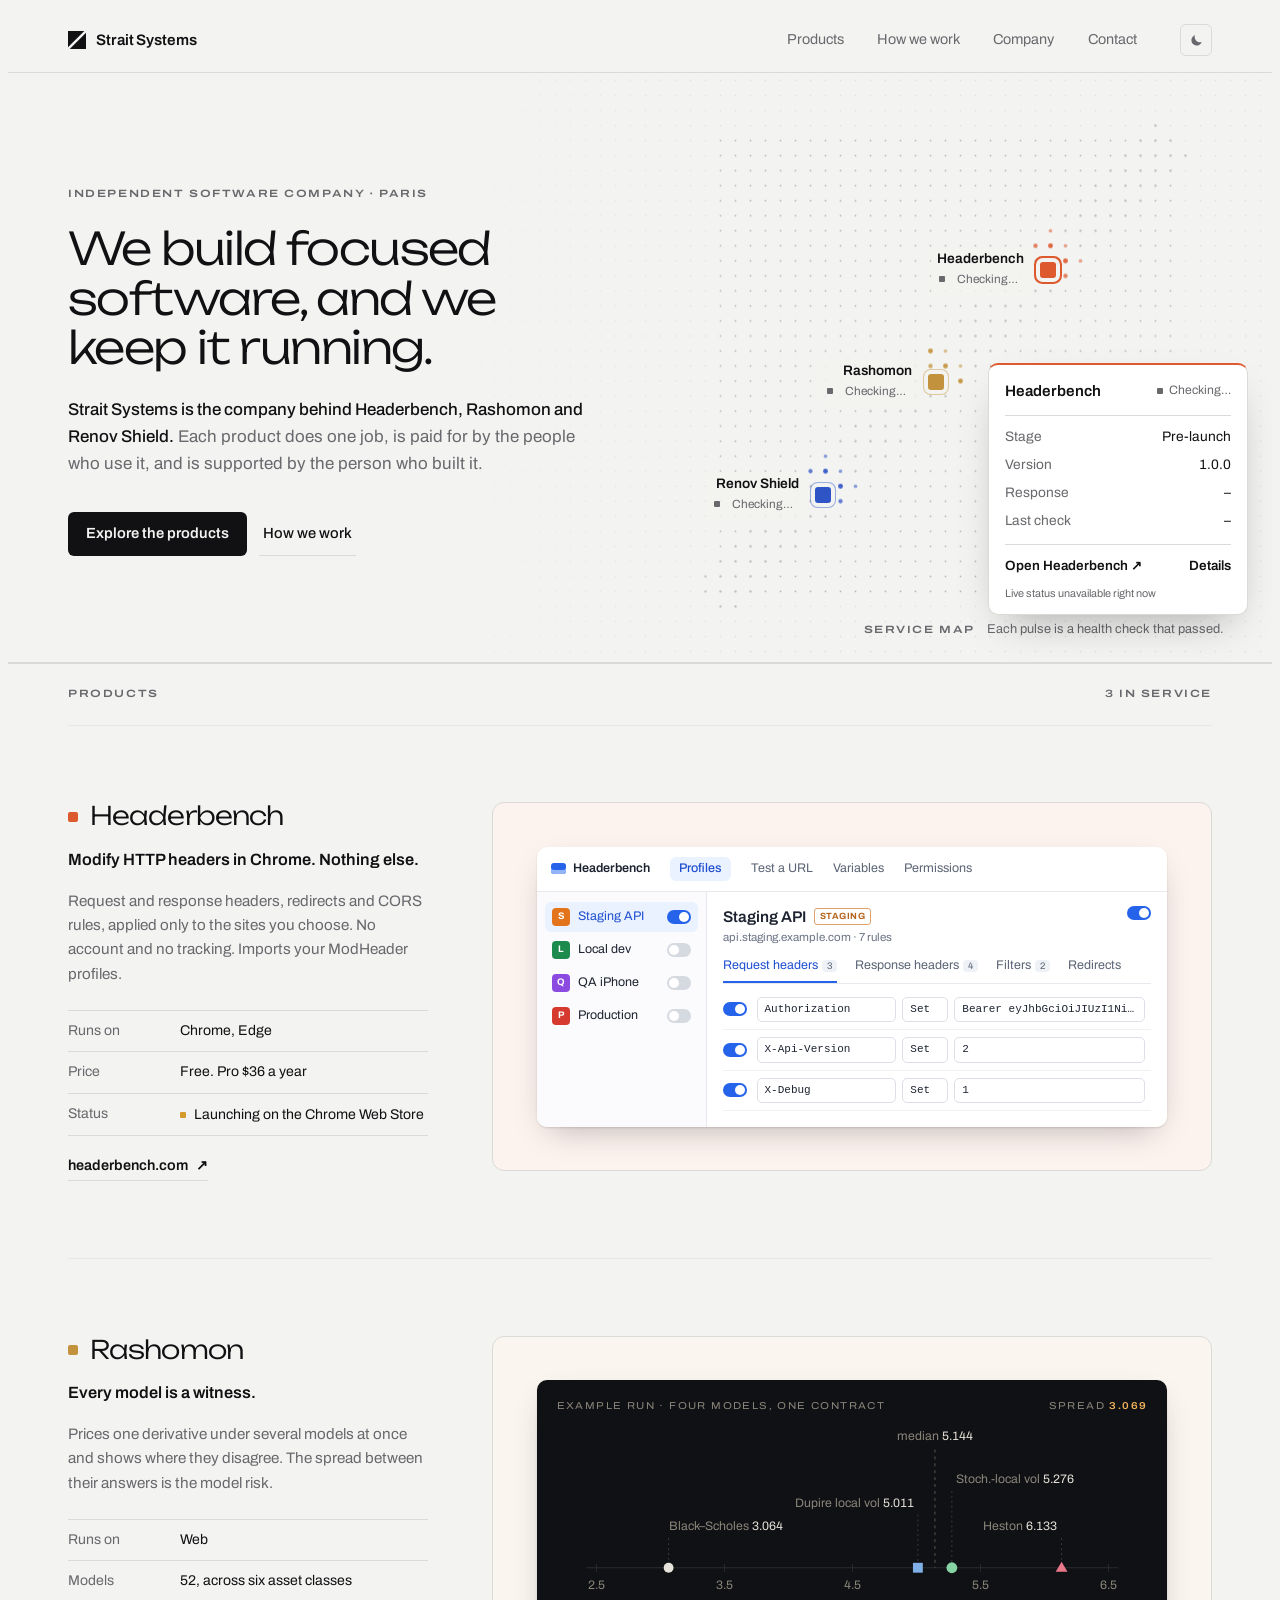
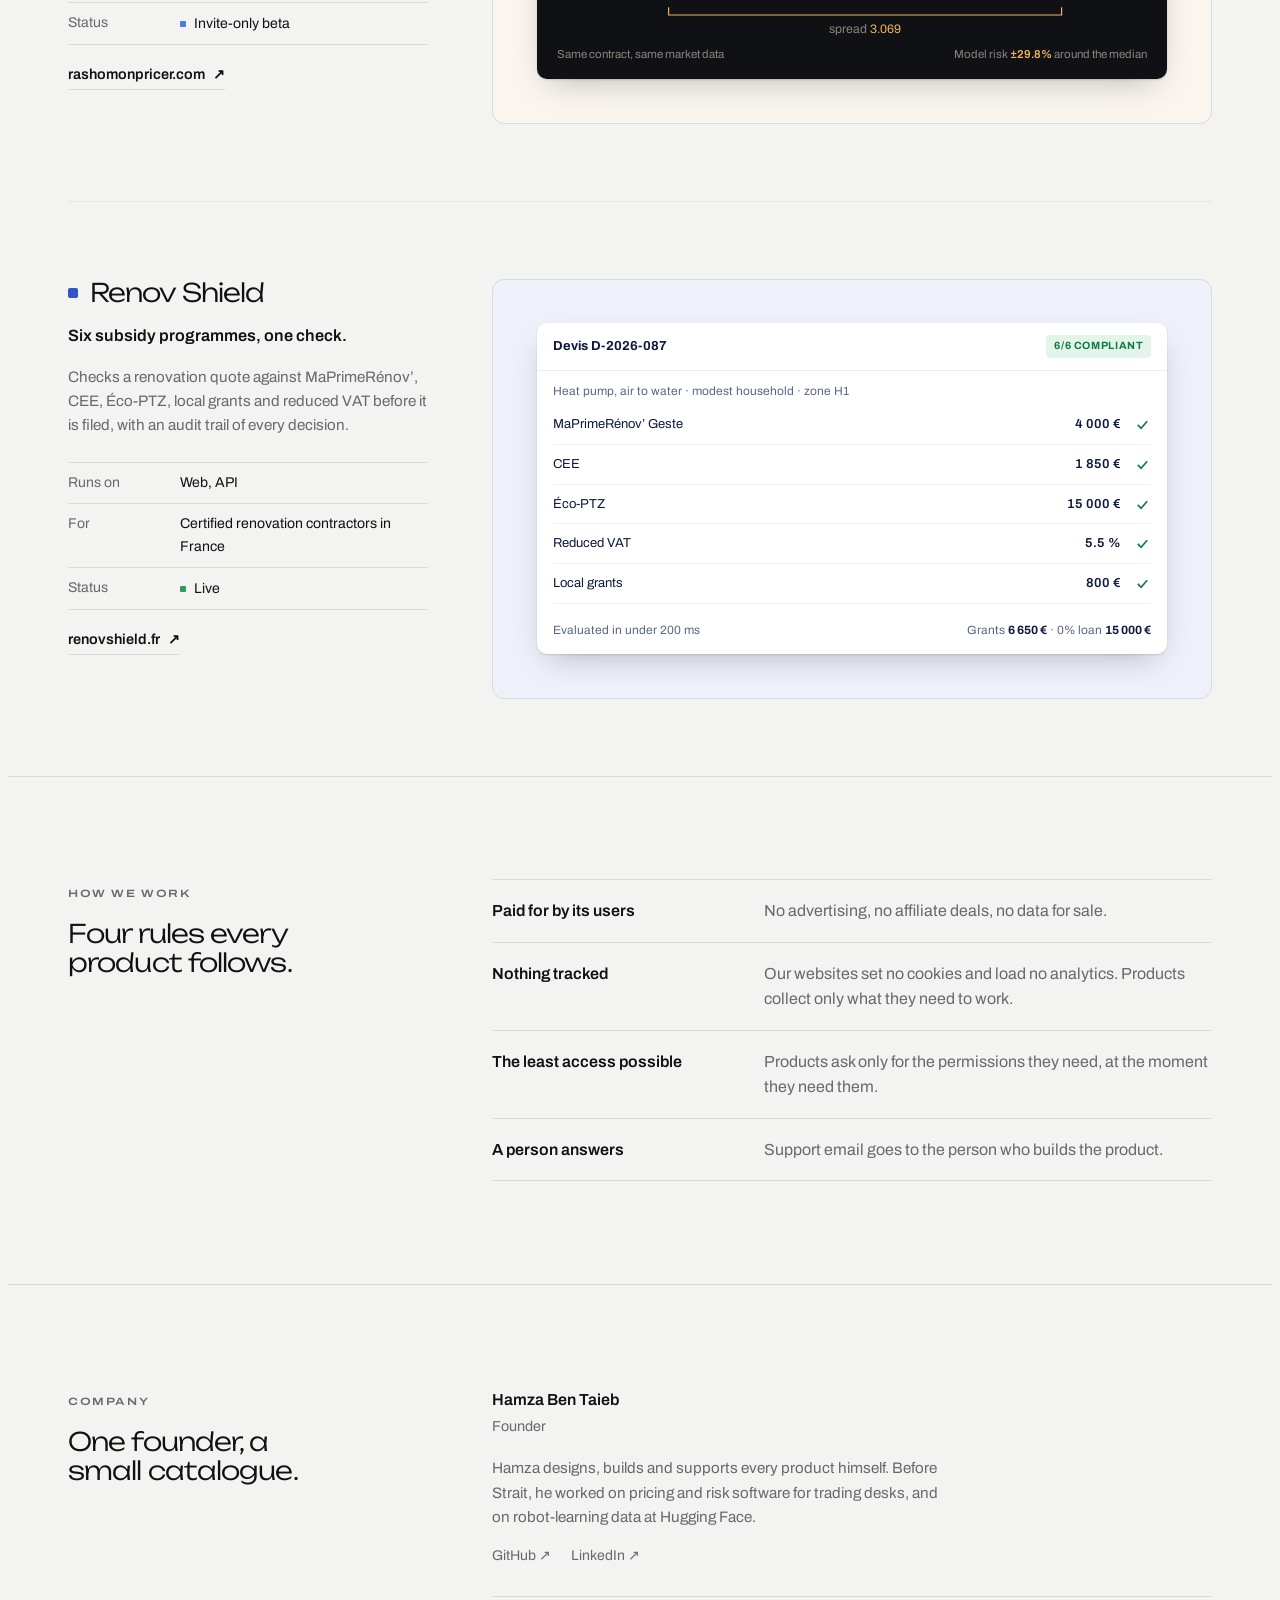
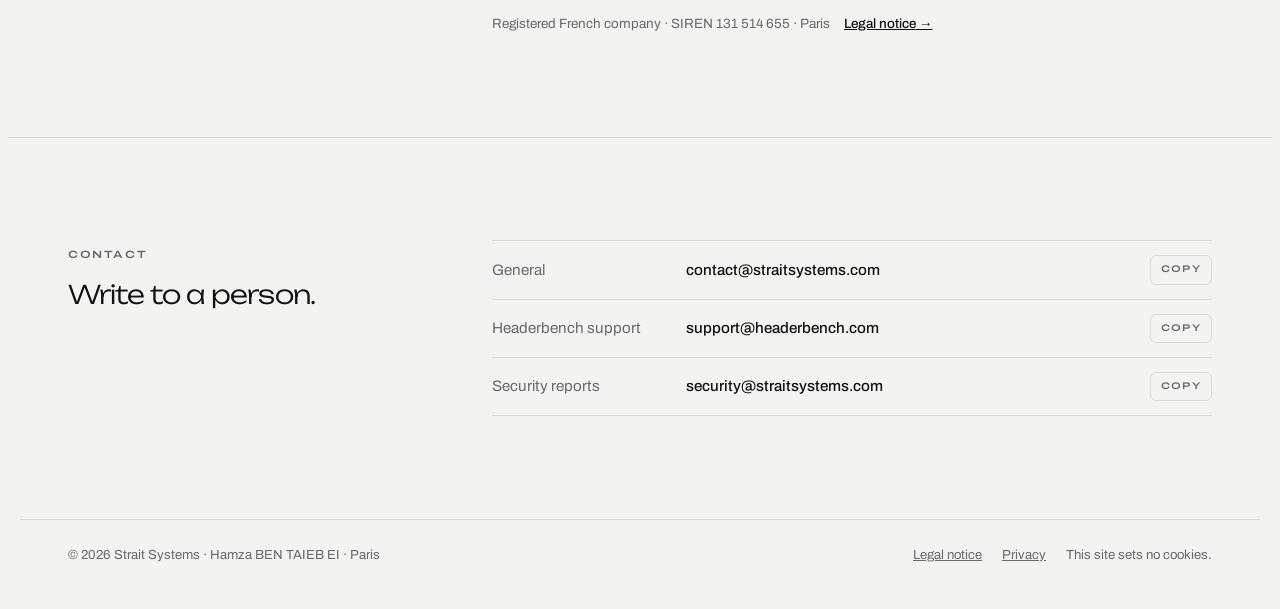
==== commit f5599026: "Company section: drop the photo placeholder Co-Authored-By: Claude Opus 5.5 <noreply@anthropic.com>" ====
--- a/index.html
+++ b/index.html
@@ -178,7 +178,6 @@
 
 /* company */
 .person{display:flex;gap:16px;align-items:center;margin-top:28px}
-.pic{width:56px;height:56px;border-radius:var(--r);background:var(--surface);border:1px solid var(--line);display:grid;place-items:center;font-family:var(--display);font-size:.85rem;color:var(--muted)}
 .person b{display:block;font-weight:600}
 .person span{color:var(--muted);font-size:.9rem}
 .bio{margin-top:18px;color:var(--muted);font-size:.95rem;max-width:30em}
@@ -495,7 +494,7 @@
         <h2 class="disp">One founder, a small catalogue.</h2>
       </div>
       <div>
-        <div class="person"><span class="pic" aria-hidden="true">HB</span><div><b>Hamza Ben Taieb</b><span>Founder</span></div></div>
+        <div class="person"><div><b>Hamza Ben Taieb</b><span>Founder</span></div></div>
         <p class="bio">Hamza designs, builds and supports every product himself. Before Strait, he worked on pricing and risk software for trading desks, and on robot-learning data at Hugging Face.</p>
         <div class="ext"><a href="https://github.com/Darkhouse13">GitHub ↗</a><a href="https://linkedin.com/in/hamzabentaieb">LinkedIn ↗</a></div>
         <p class="regline">Registered French company · SIREN 131 514 655 · Paris <a href="legal.html">Legal notice →</a></p>
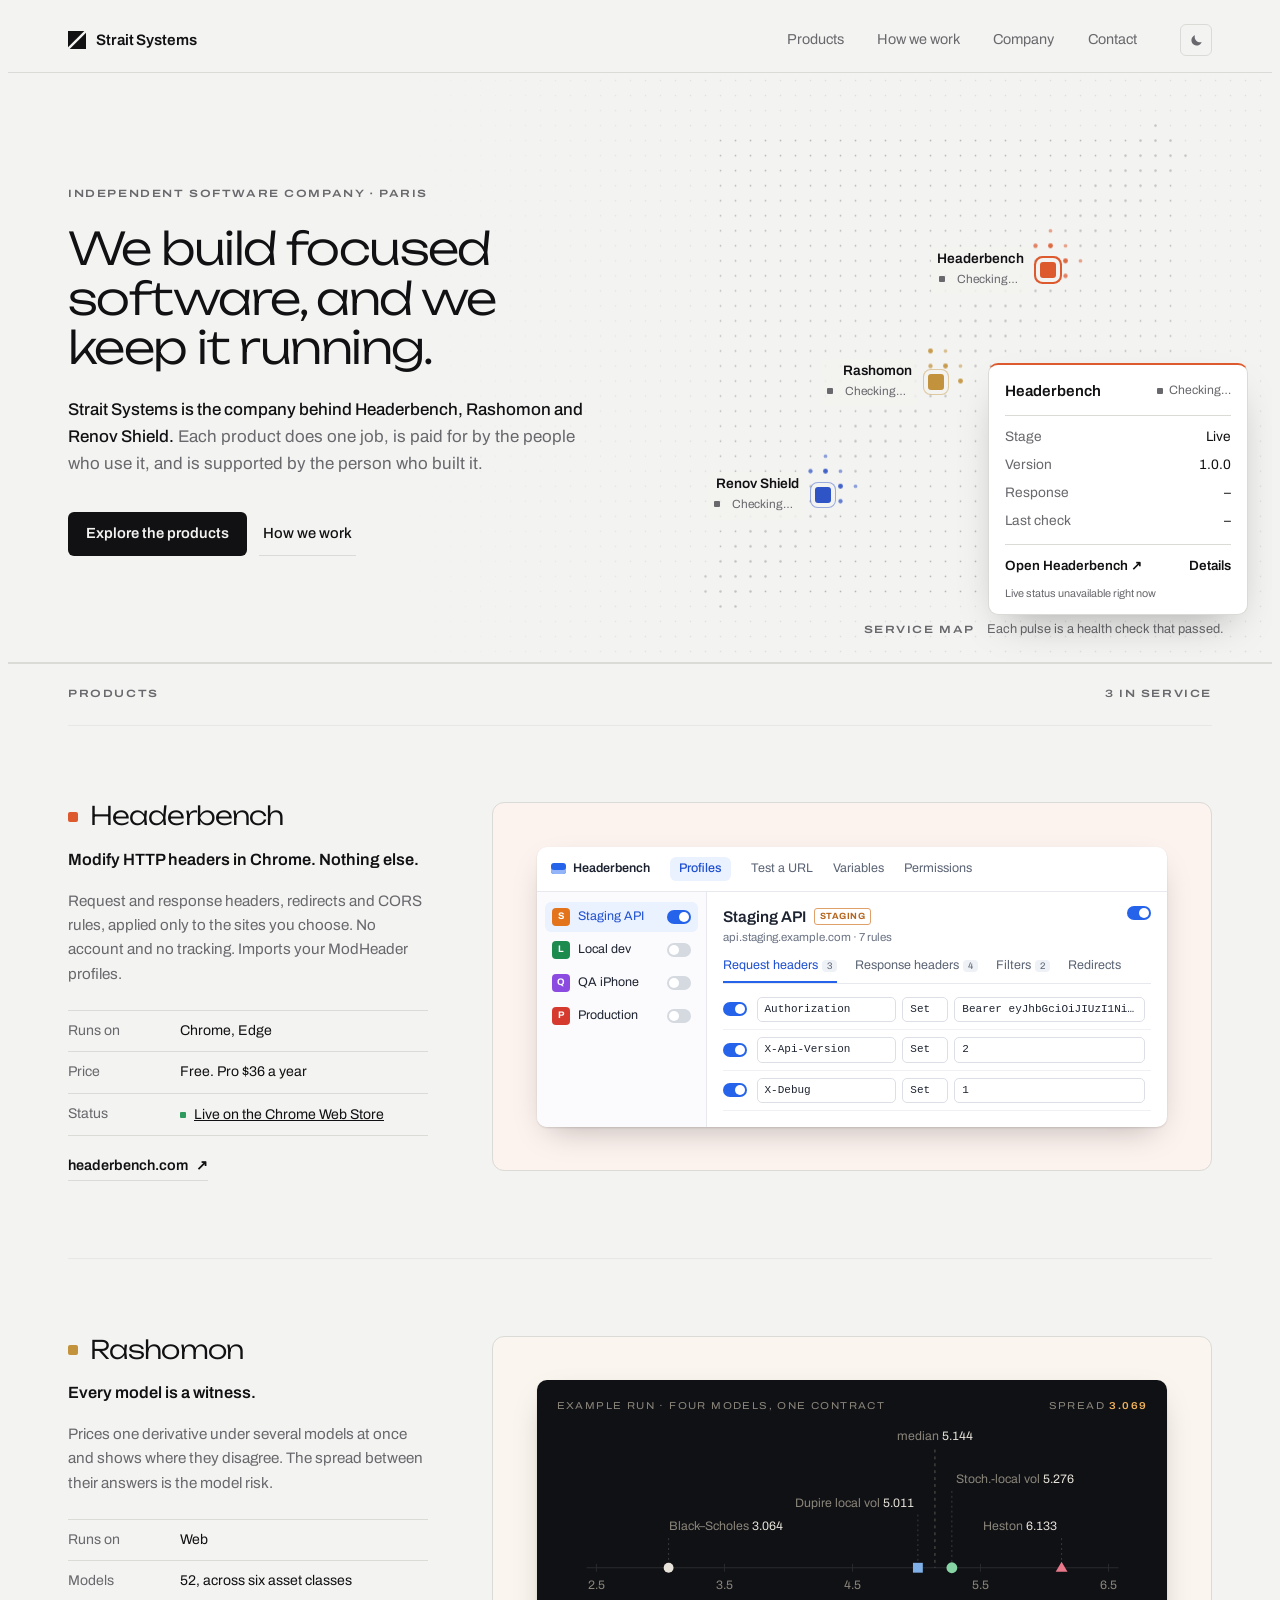
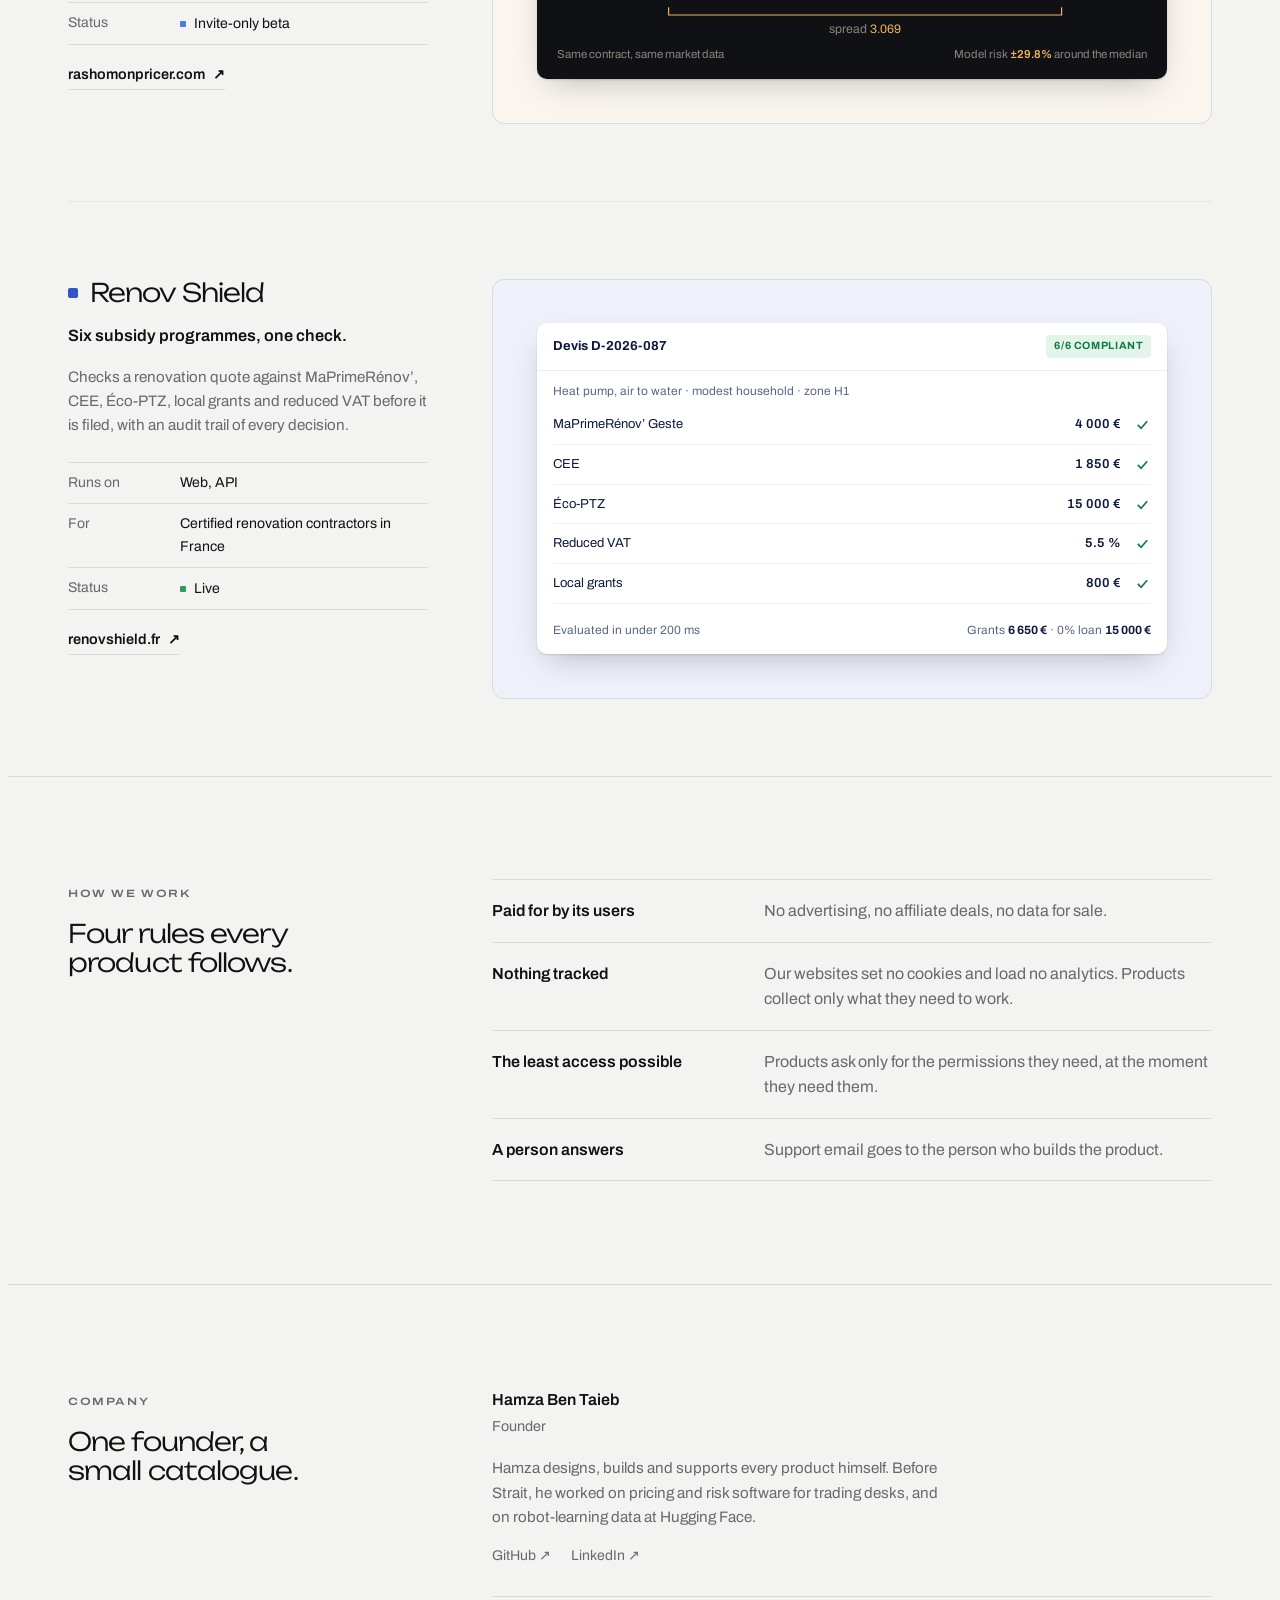
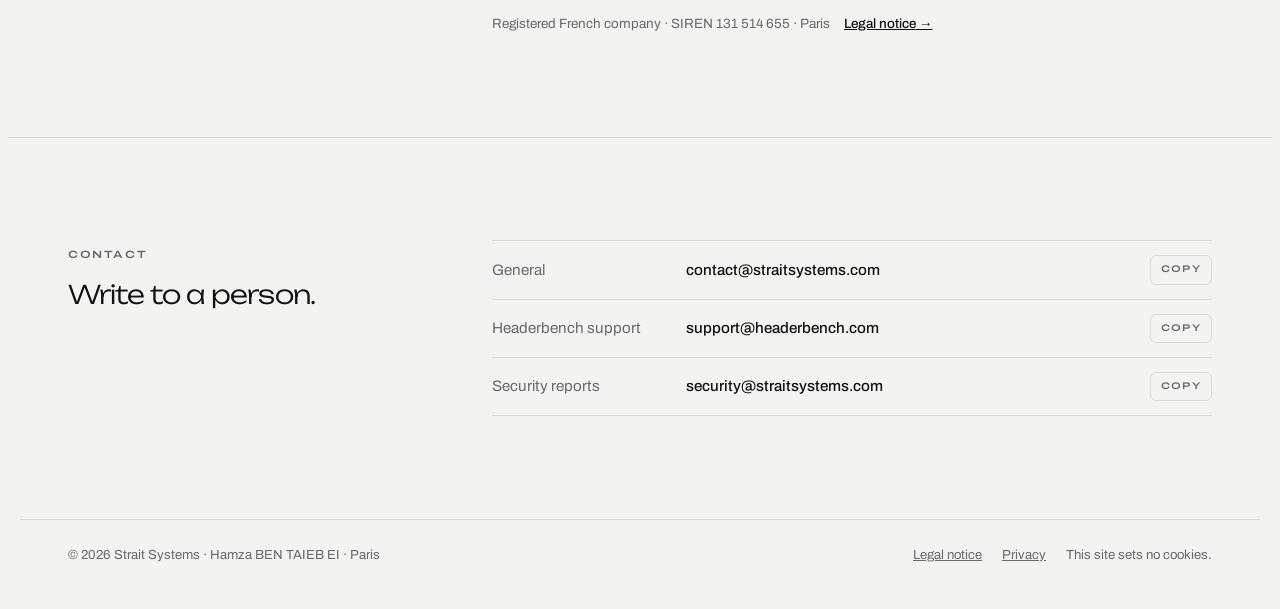
==== commit 0e080e34: "Headerbench: live on the Chrome Web Store Co-Authored-By: Claude Opus 5.5 <noreply@anthropic.com>" ====
--- a/index.html
+++ b/index.html
@@ -381,7 +381,7 @@
           <dl class="spec">
             <dt>Runs on</dt><dd>Chrome, Edge</dd>
             <dt>Price</dt><dd>Free. Pro $36 a year</dd>
-            <dt>Status</dt><dd><span class="state review">Launching on the Chrome Web Store</span></dd>
+            <dt>Status</dt><dd><span class="state live"><a href="https://chromewebstore.google.com/detail/mpmbdokflhbfmcpggmheiakdhnbbockd">Live on the Chrome Web Store</a></span></dd>
           </dl>
           <a class="go" href="https://headerbench.com">headerbench.com <span aria-hidden="true">↗</span></a>
         </div>
@@ -524,7 +524,7 @@
      on our server that requests each product's site in turn (one every 5 s, each every 15 s).
      Add a product: one entry here, one line in the checker. */
   var PRODUCTS=[
-    {id:'hb',name:'Headerbench',kind:'Pre-launch',ver:'1.0.0',url:'https://headerbench.com',anchor:'#p-hb',c:'--hb'},
+    {id:'hb',name:'Headerbench',kind:'Live',ver:'1.0.0',url:'https://headerbench.com',anchor:'#p-hb',c:'--hb'},
     {id:'ra',name:'Rashomon',kind:'Invite-only beta',ver:'beta',url:'https://rashomonpricer.com',anchor:'#p-ra',c:'--ra'},
     {id:'rs',name:'Renov Shield',kind:'Live',ver:'2.x',url:'https://renovshield.fr',anchor:'#p-rs',c:'--rs'}
   ];
